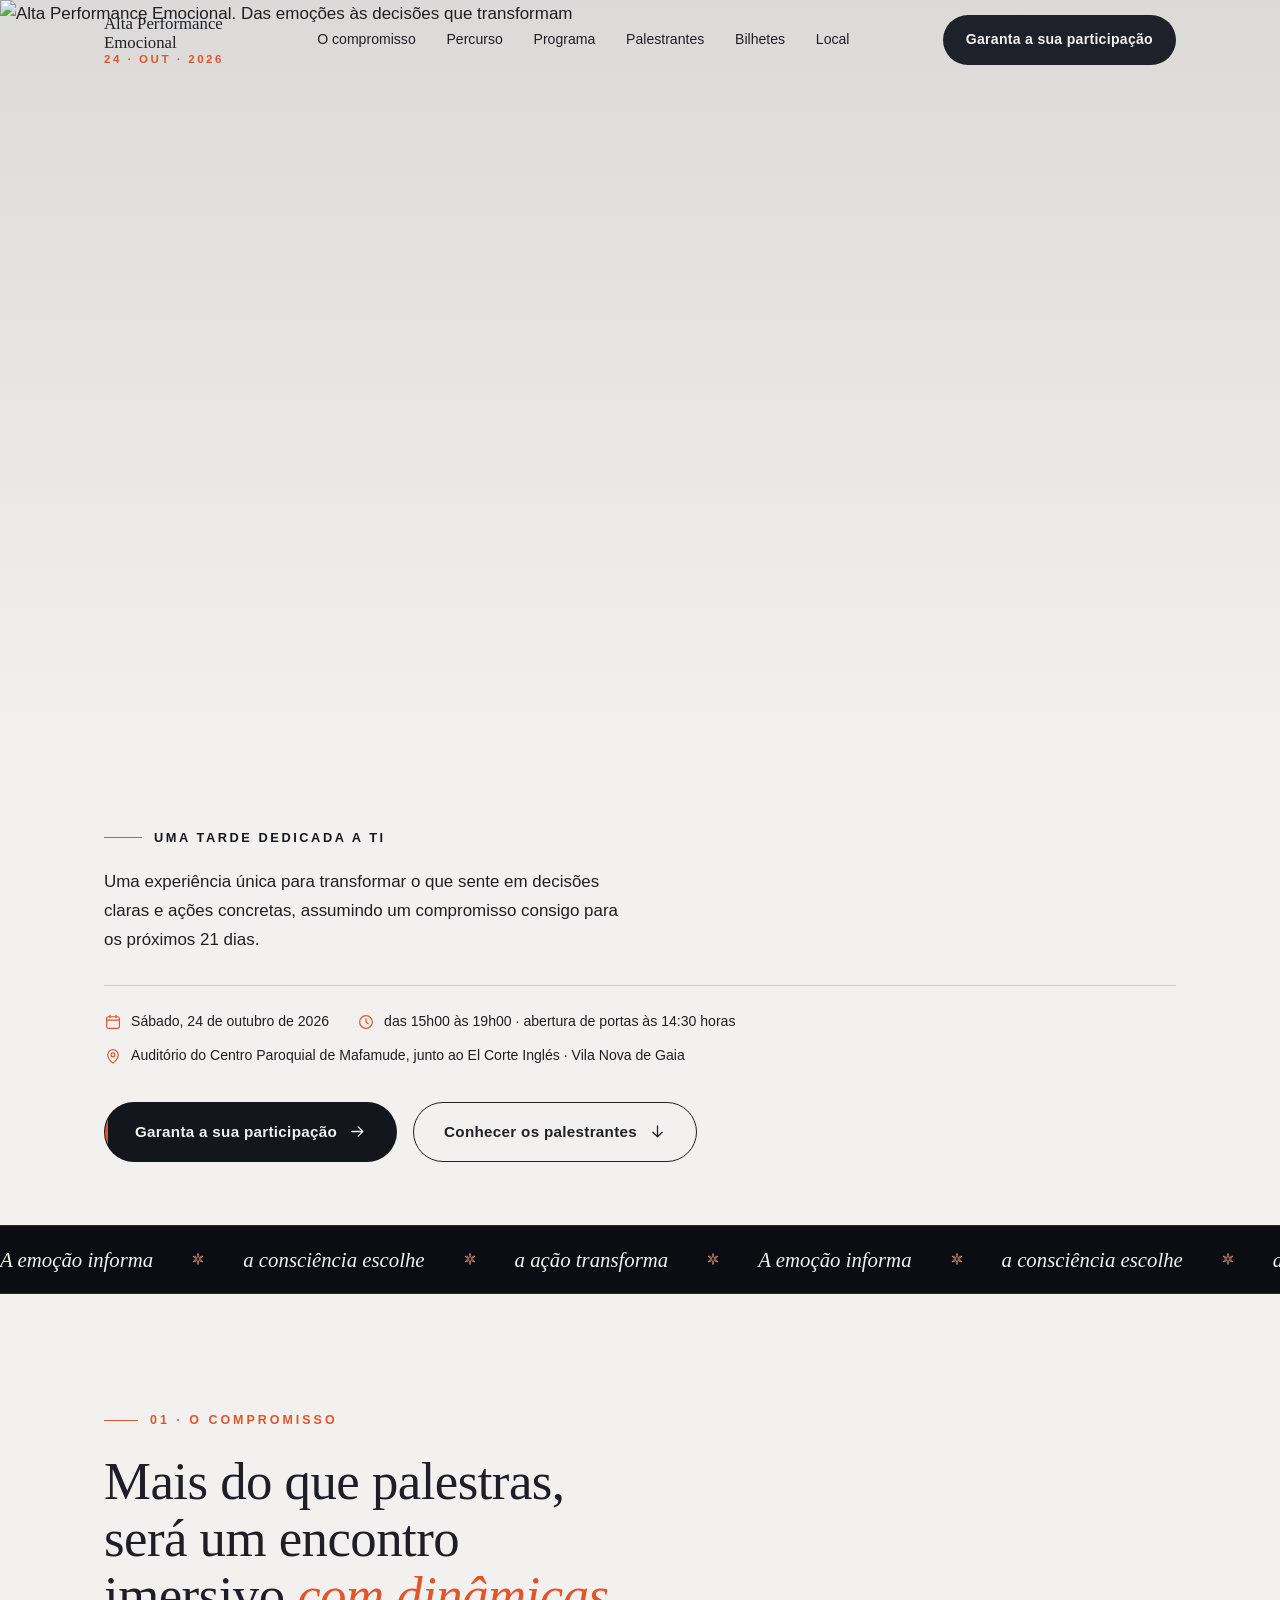
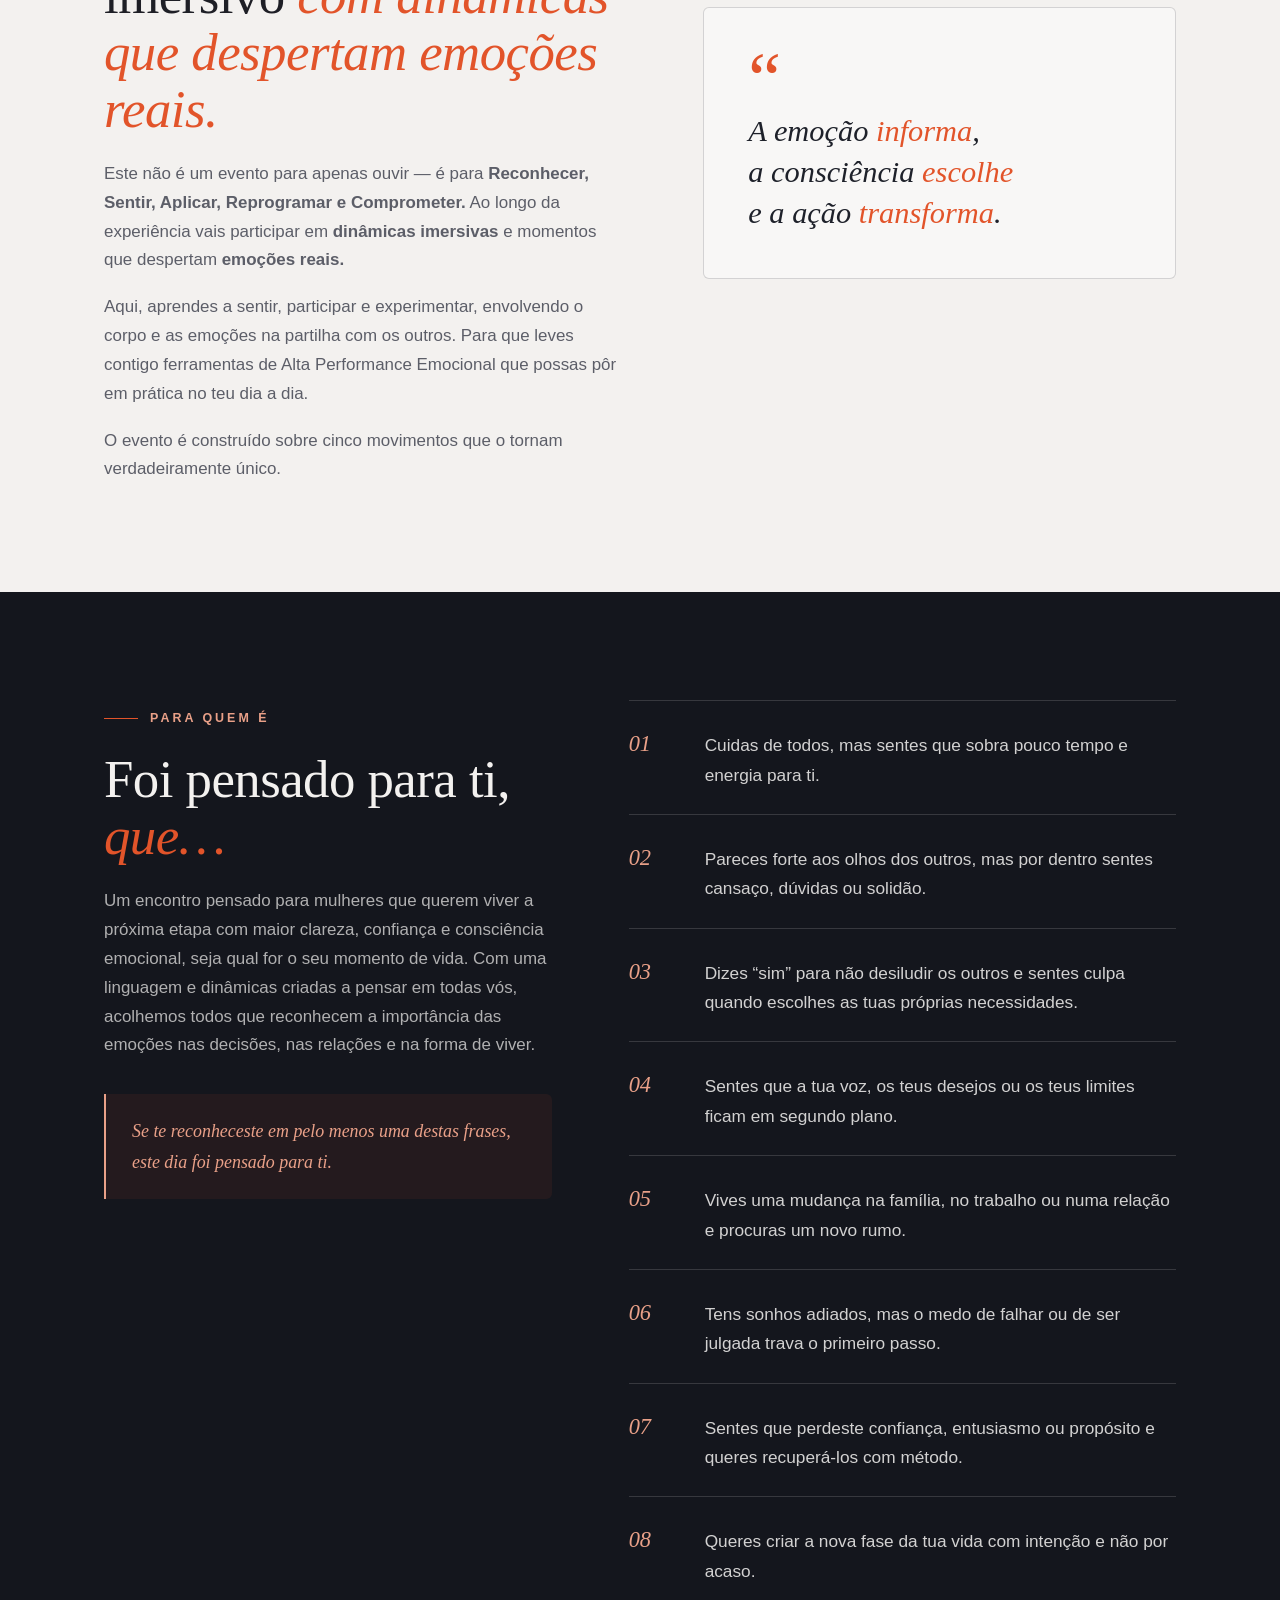
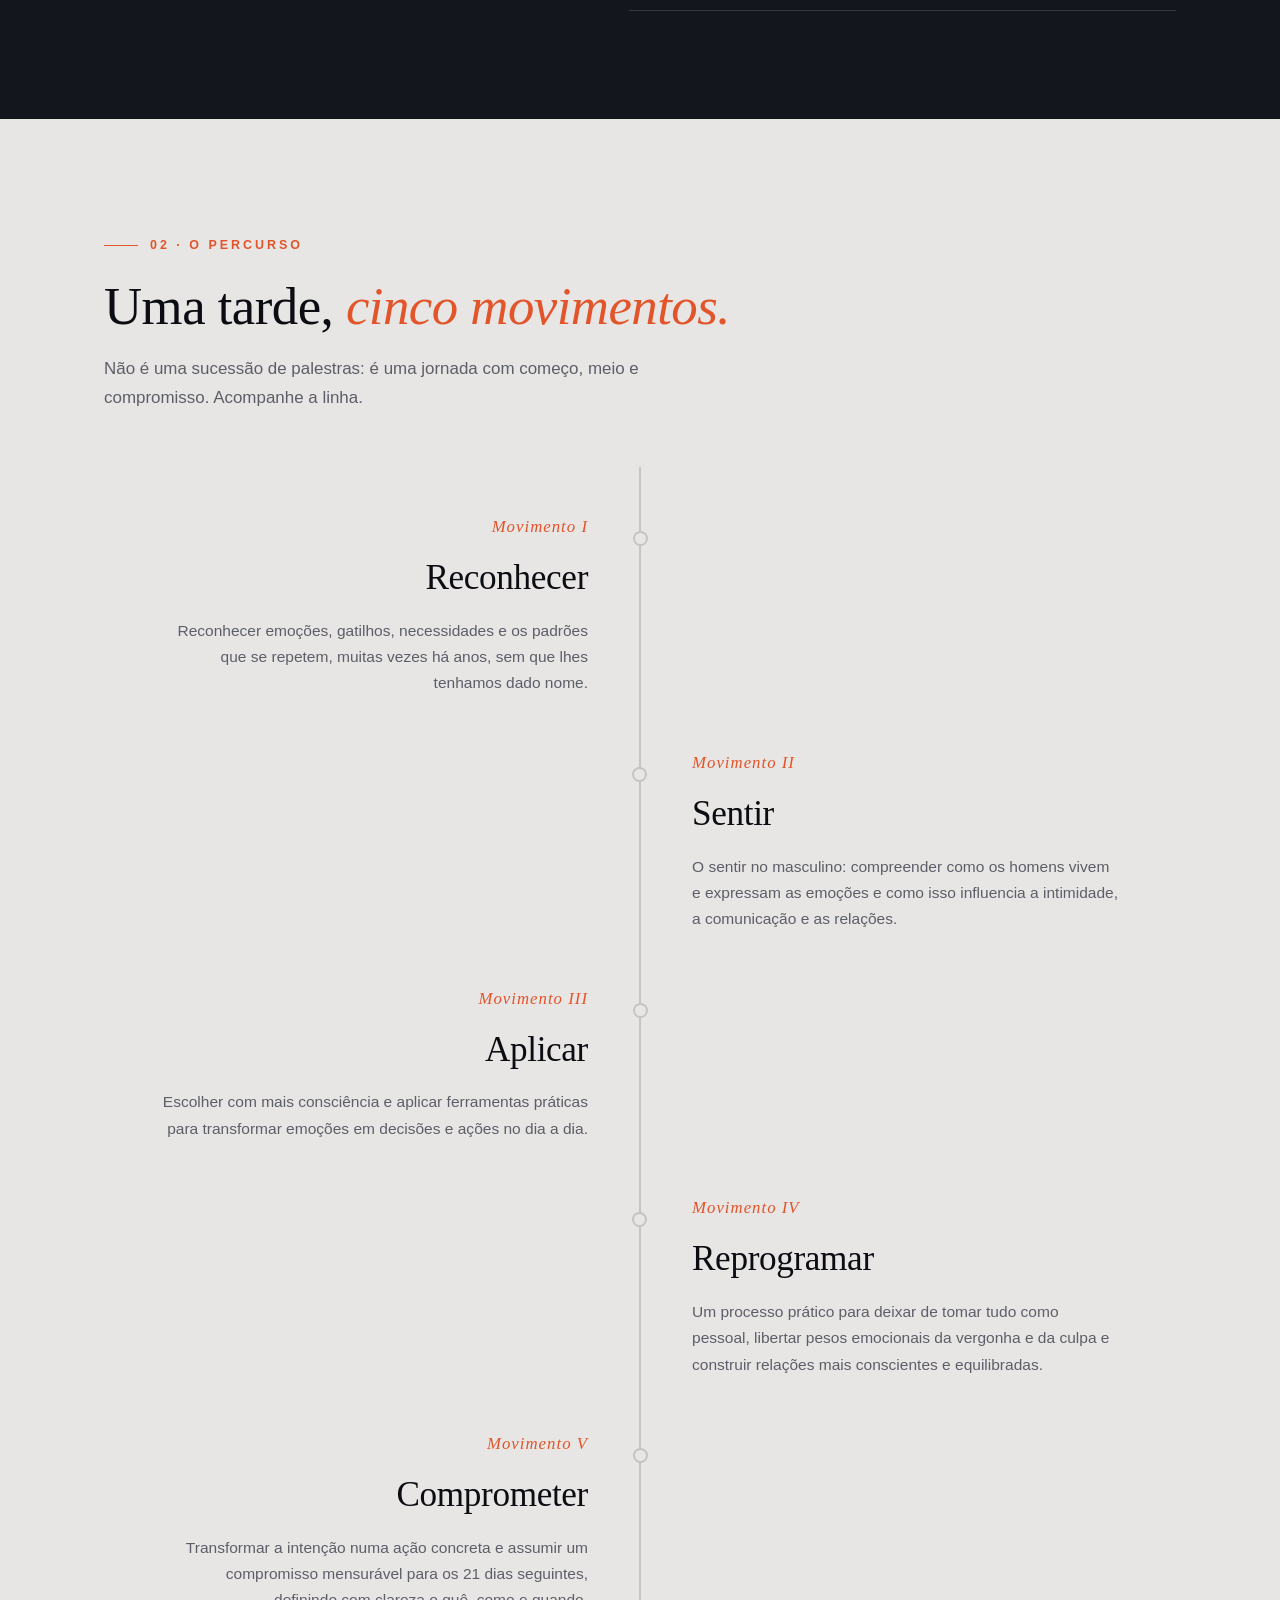
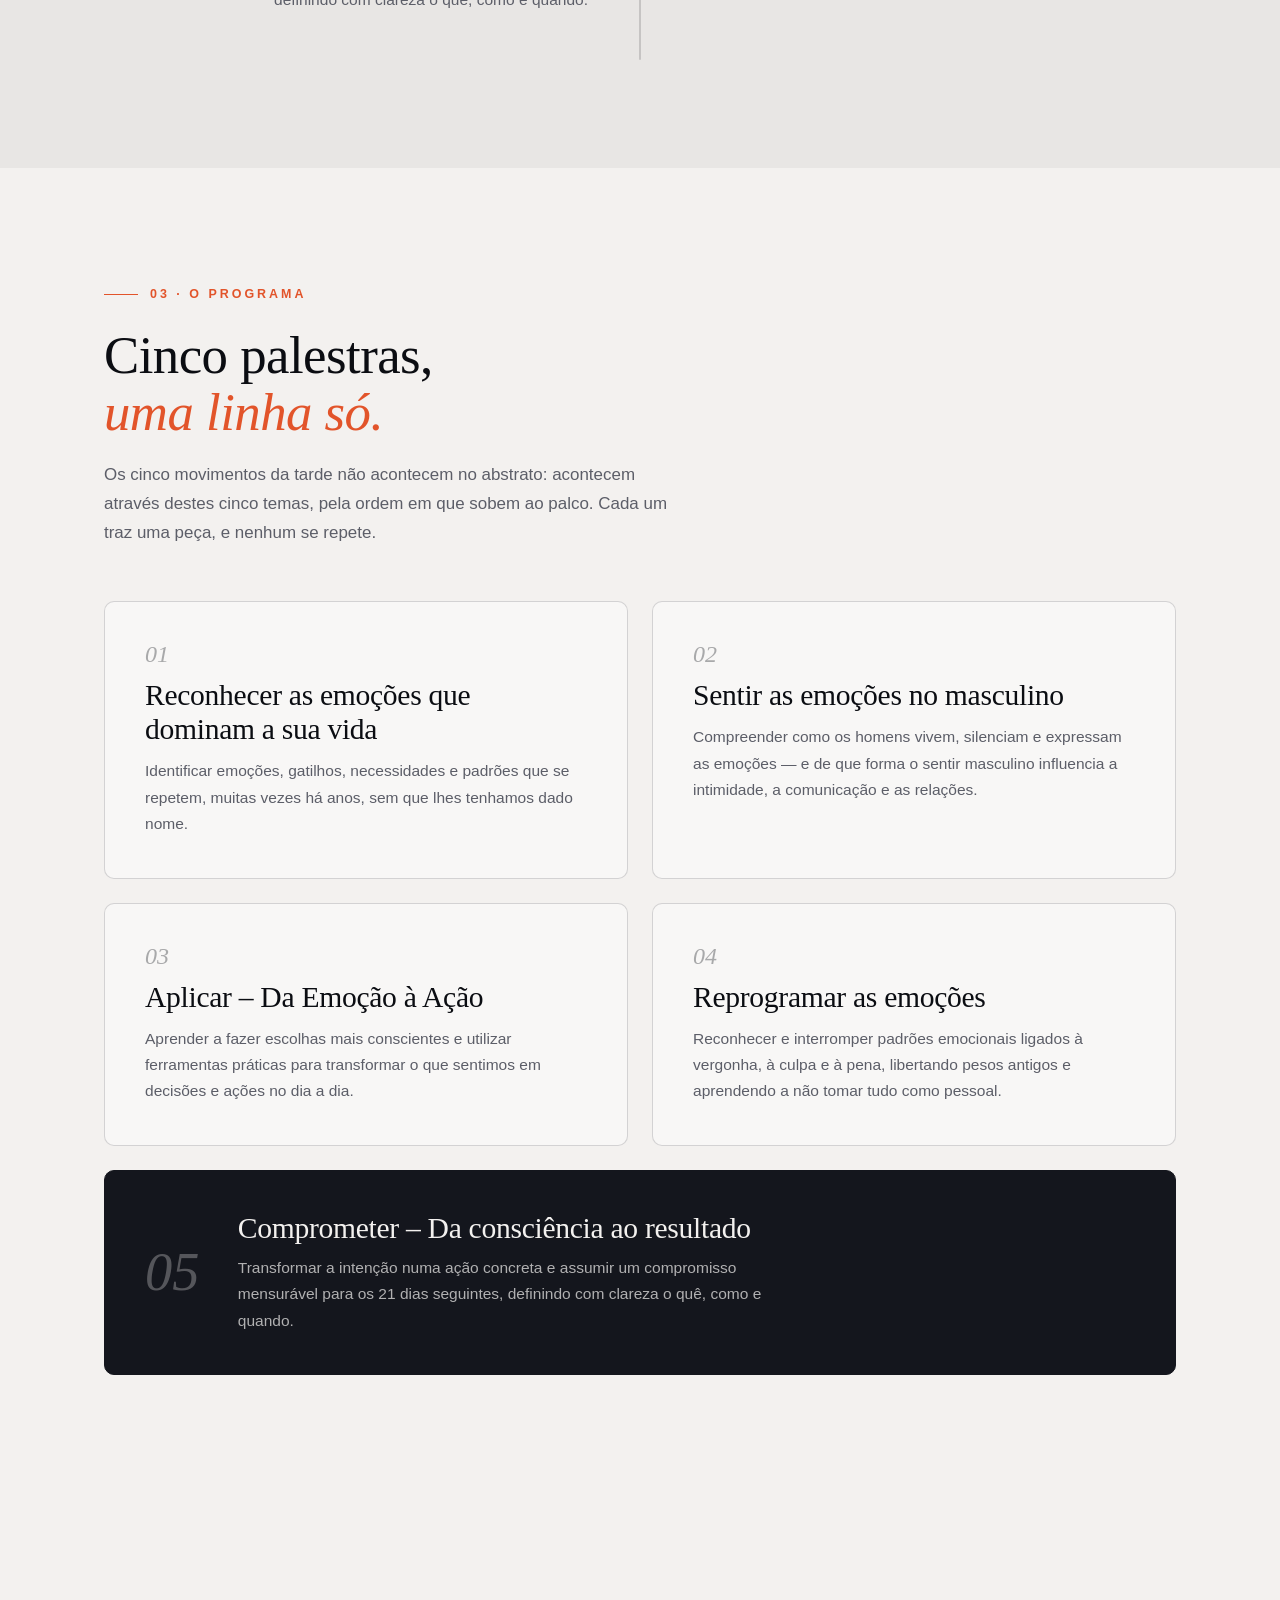
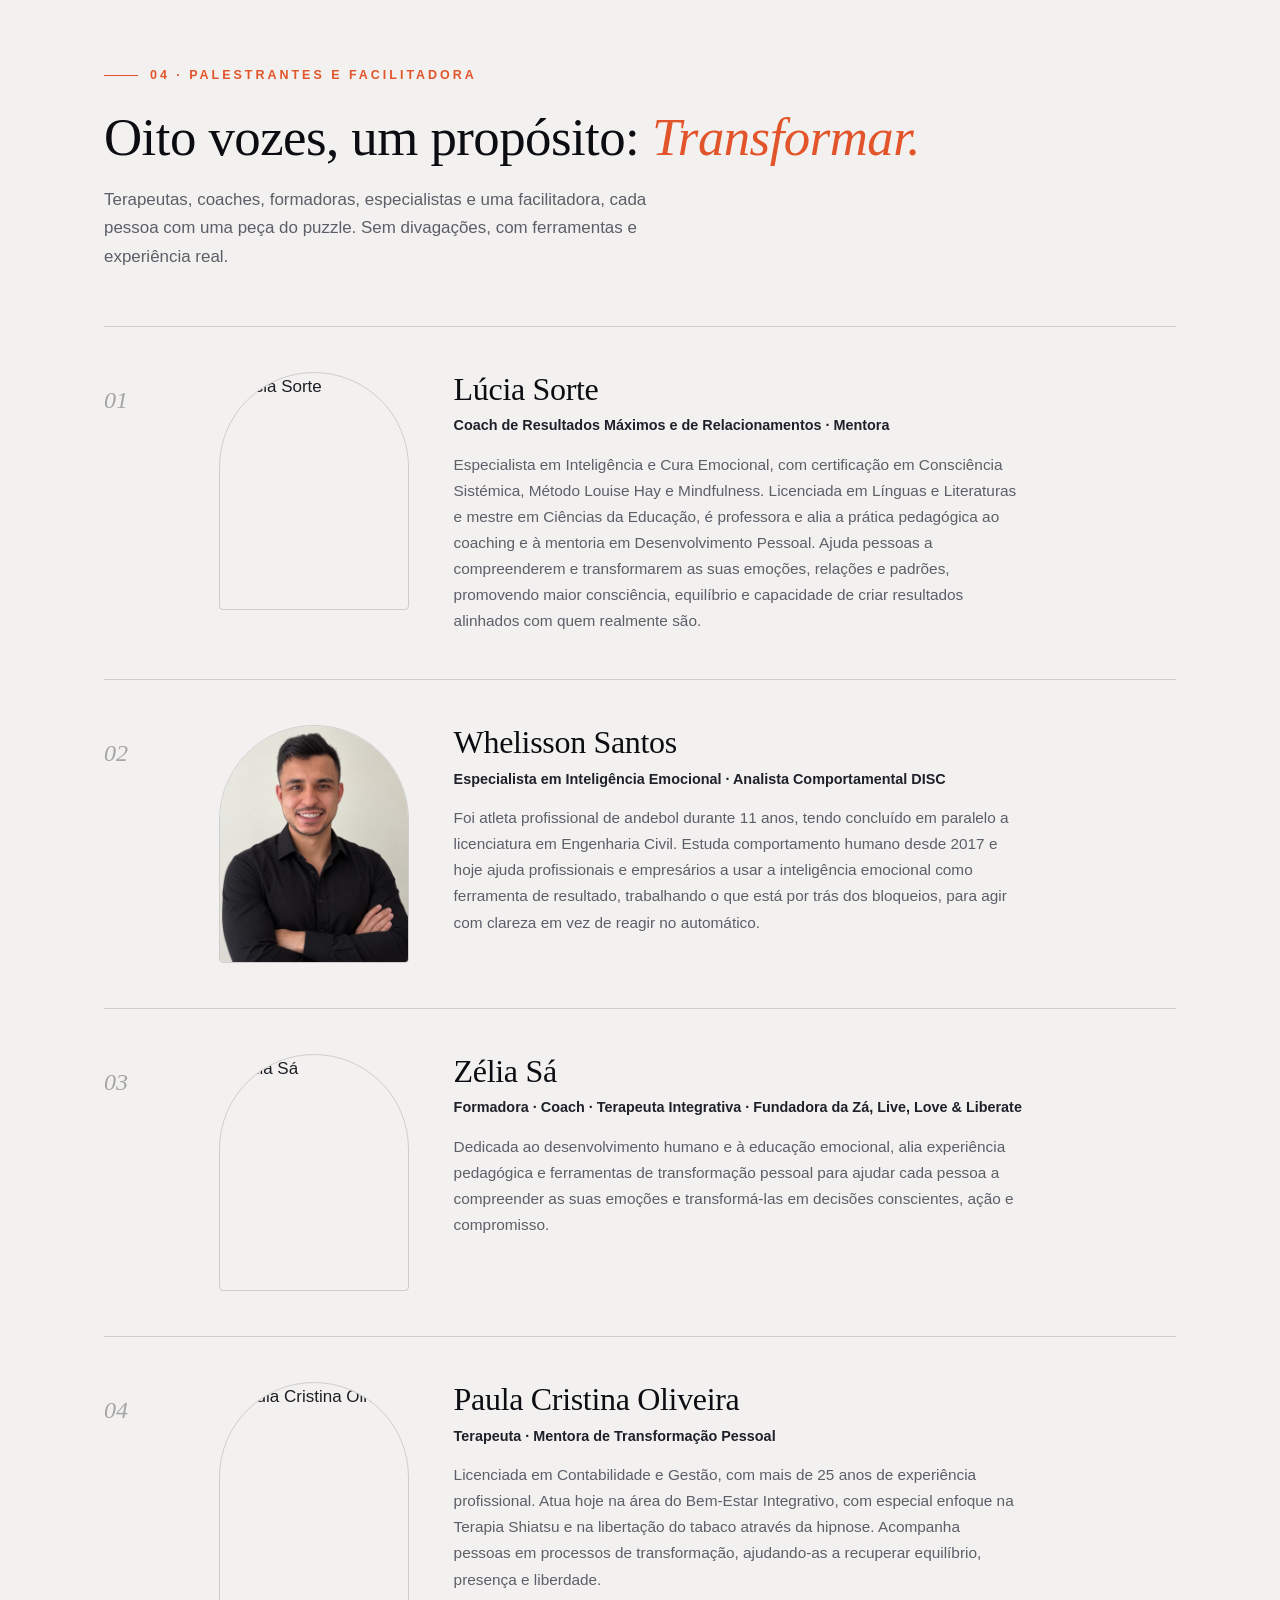
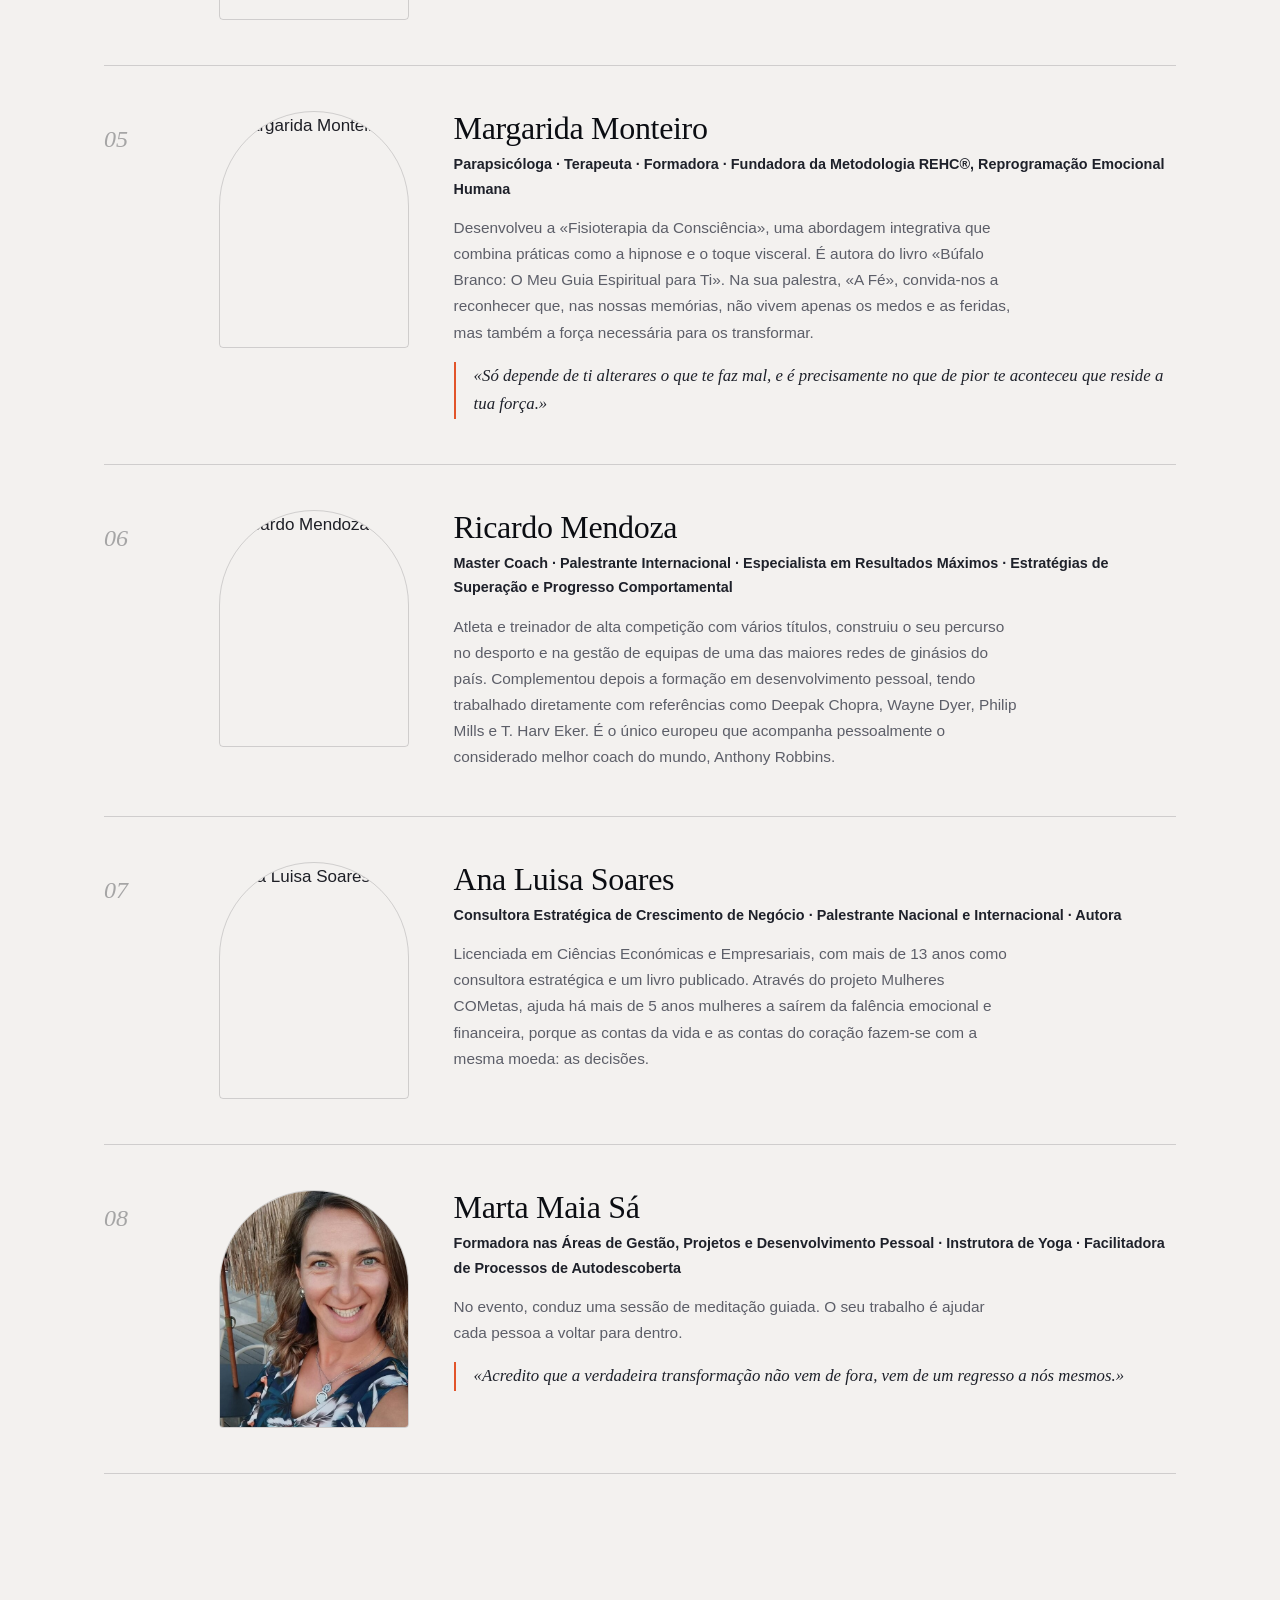
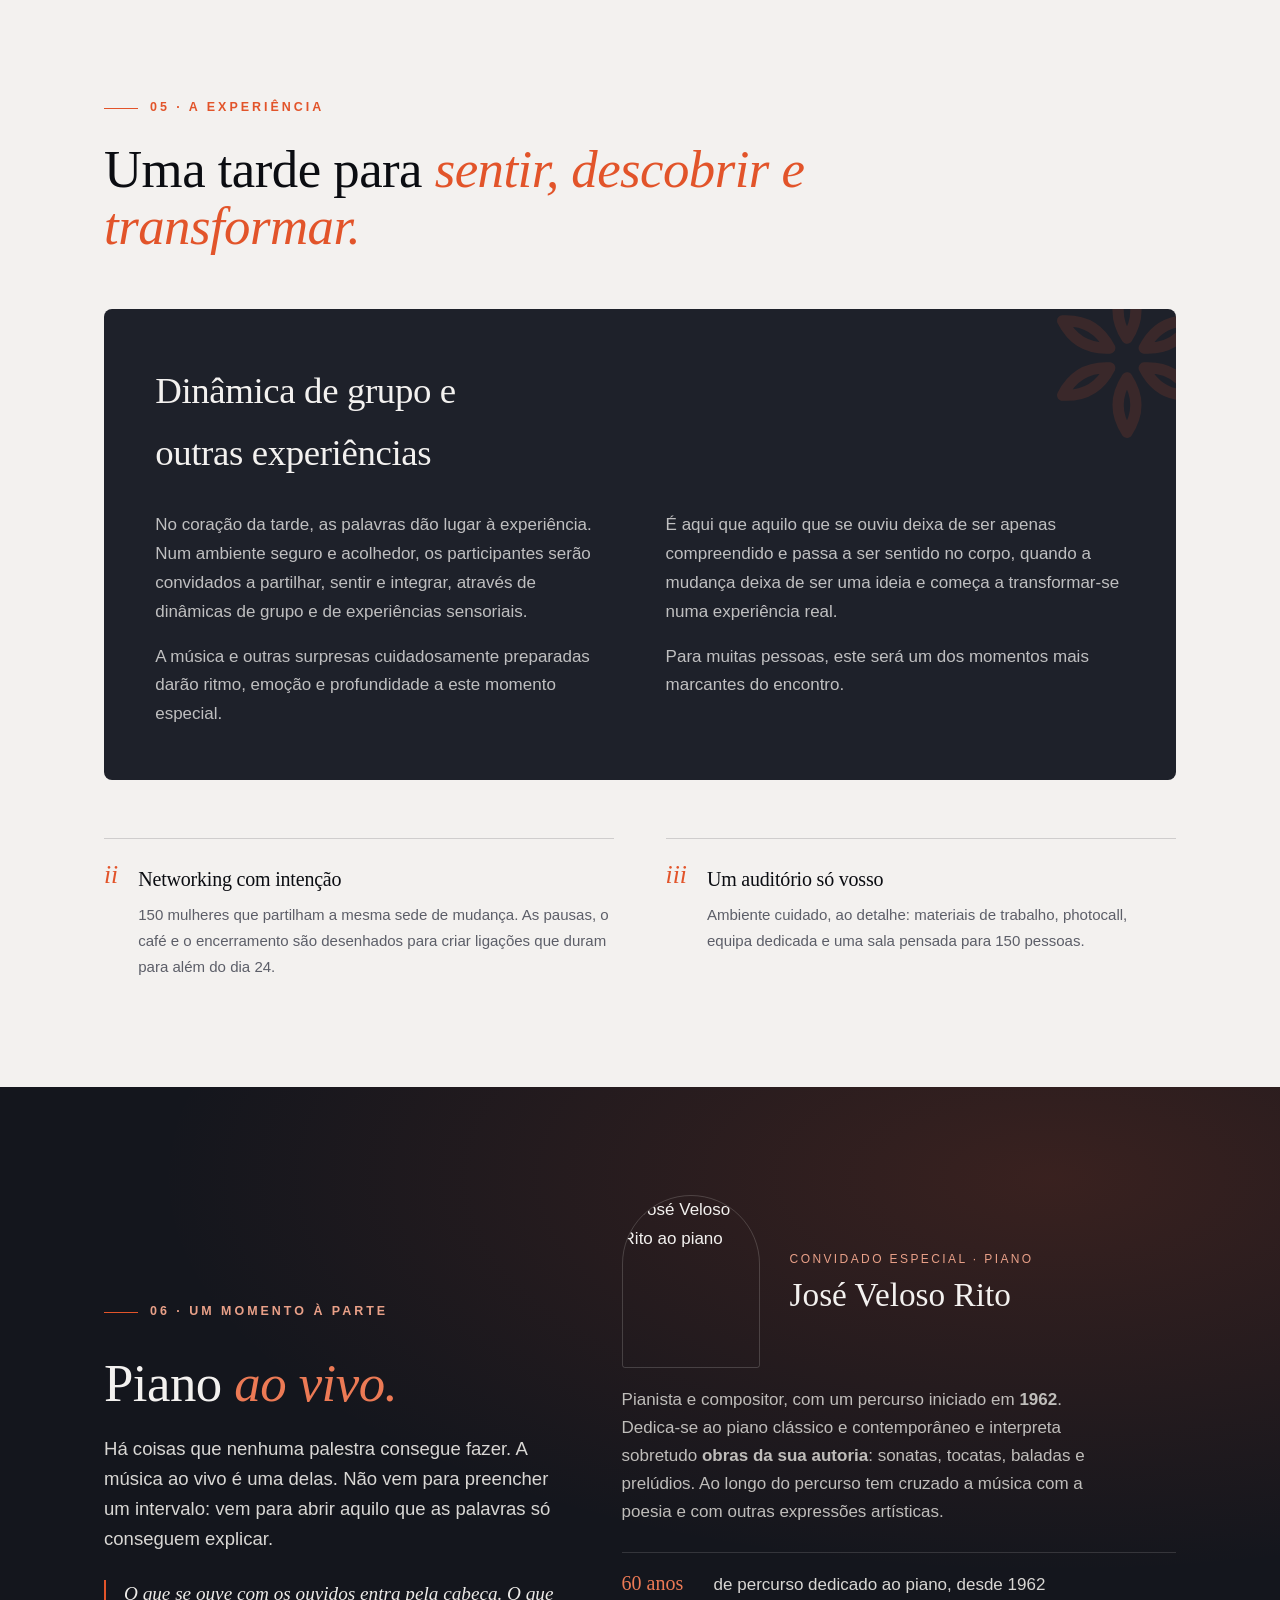
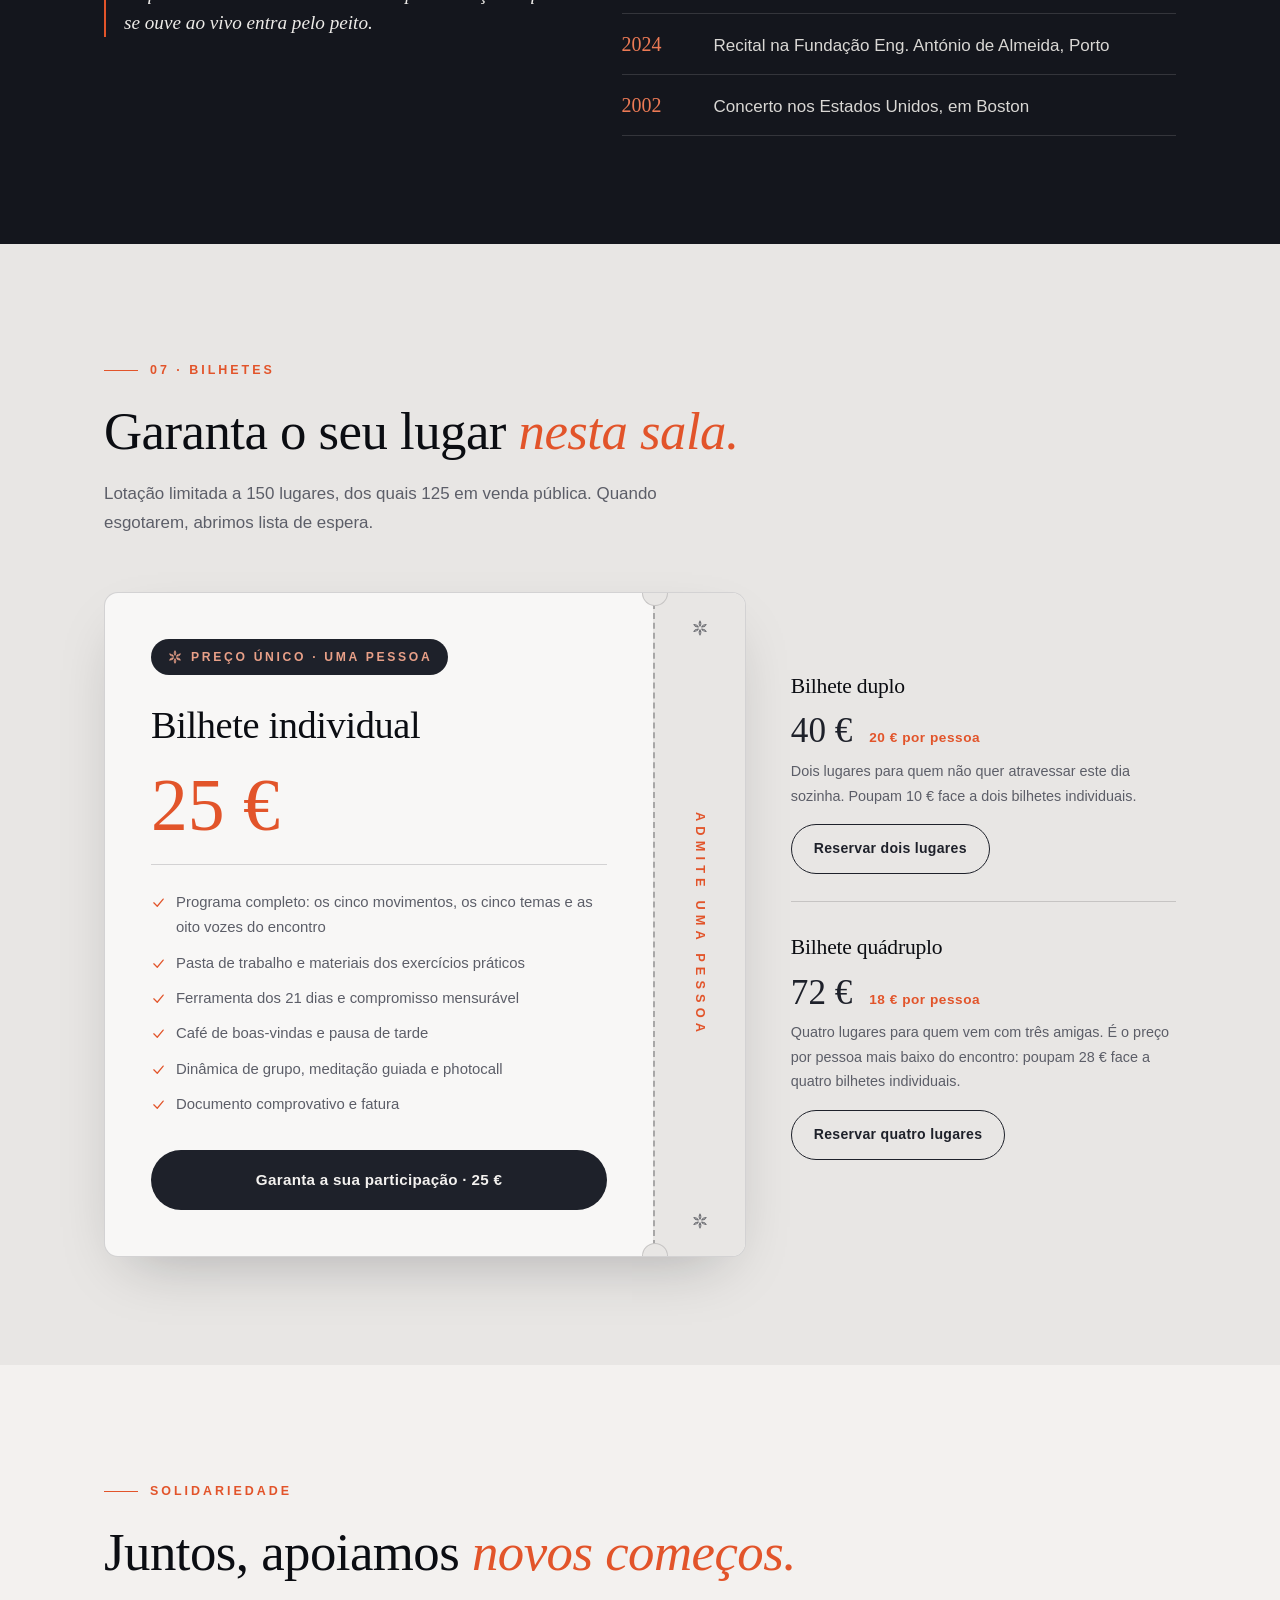
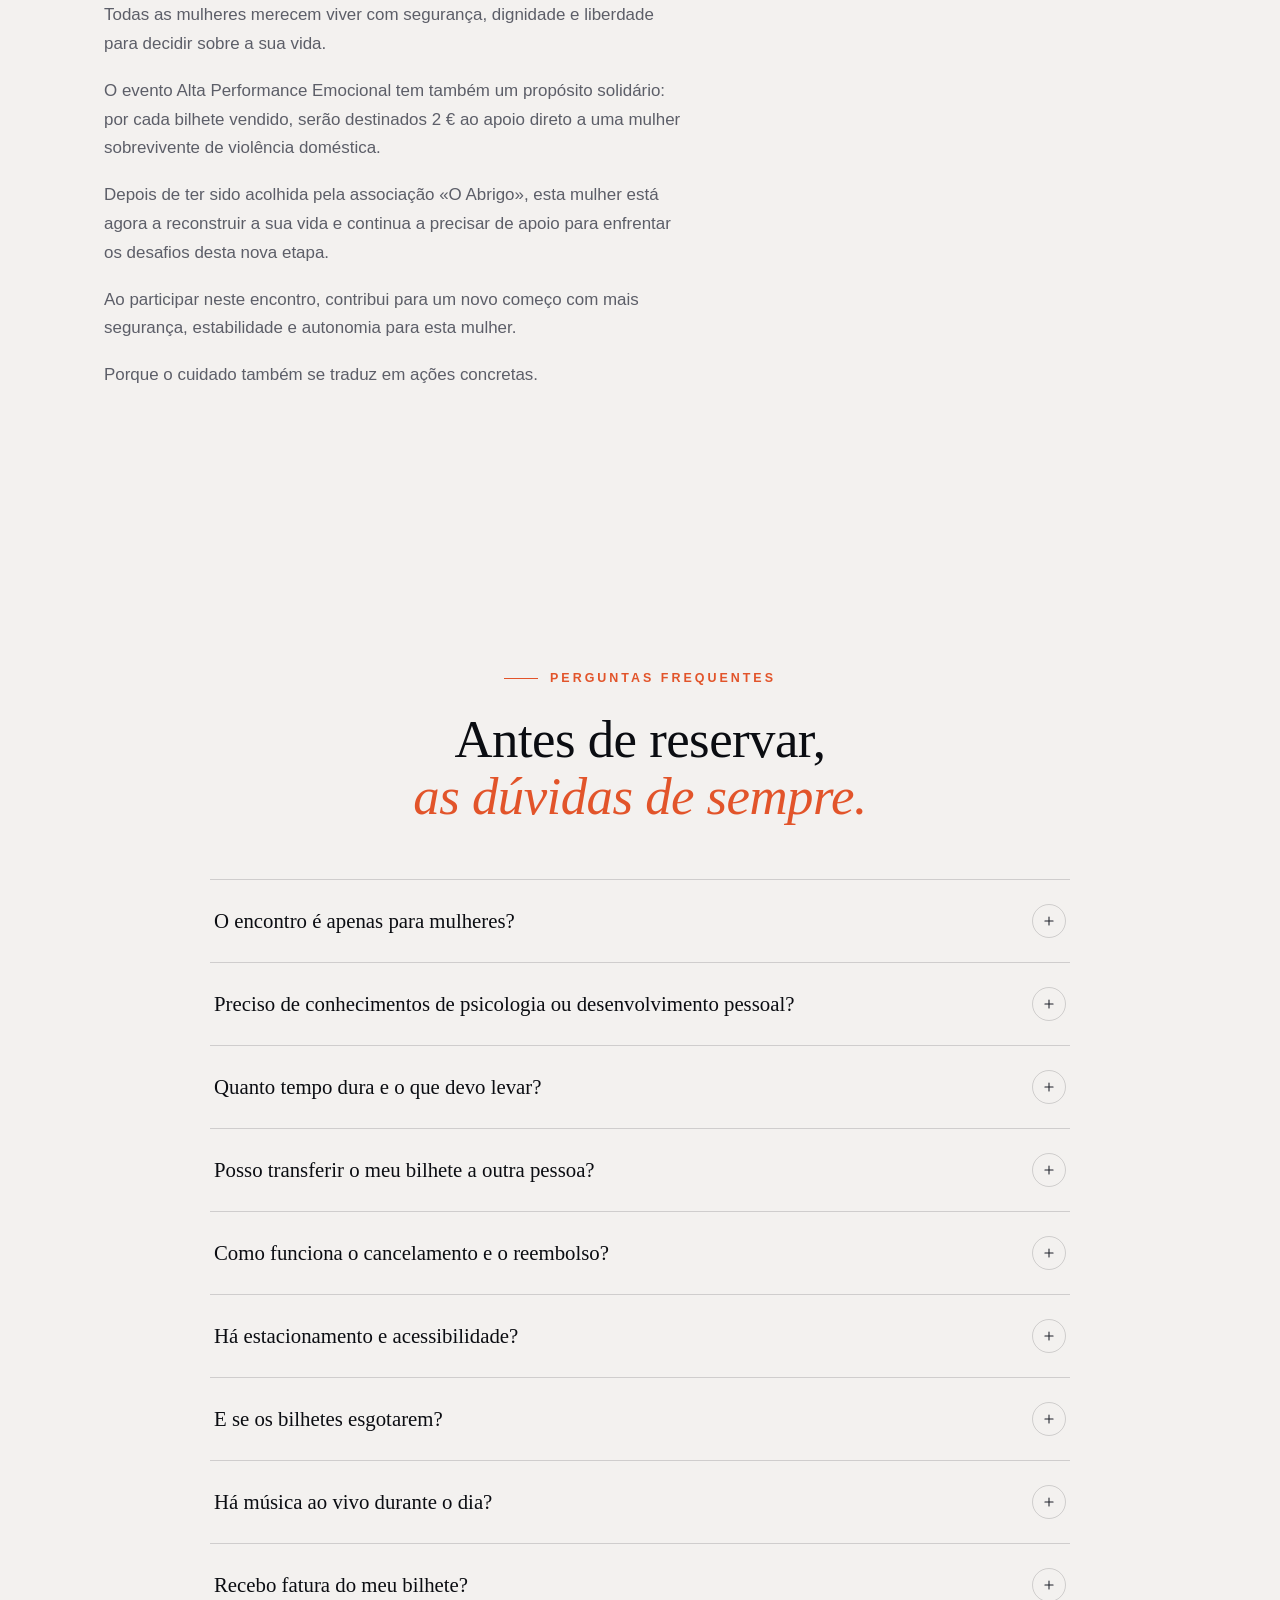
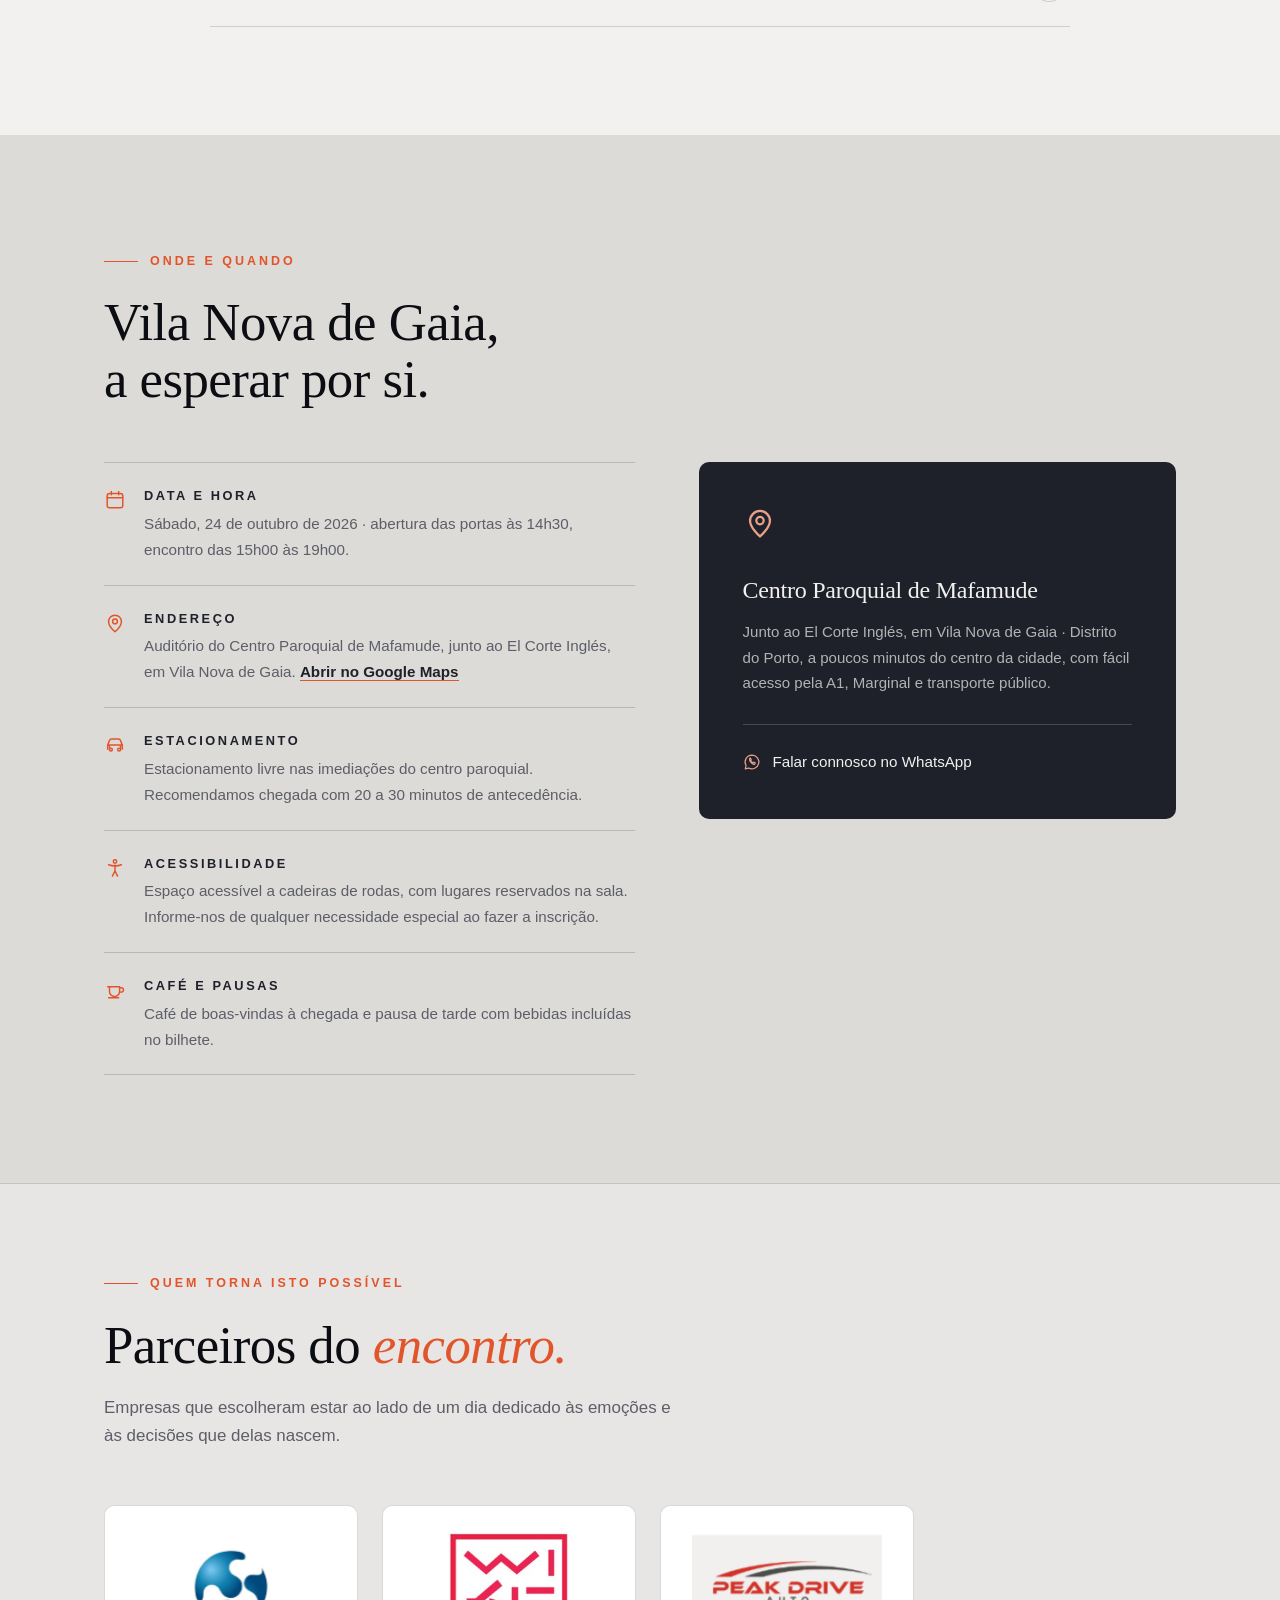
==== index.html @ 0b8a25aa "Rui Osorio entra nos parceiros A faixa do logotipo passa a ter altura fixa de 110px e largura livre " ====
<!DOCTYPE html>
<html lang="pt">
<head>
<meta charset="UTF-8">
  <meta http-equiv="Content-Security-Policy" content="default-src 'self'; script-src 'self' 'unsafe-inline'; style-src 'self' 'unsafe-inline' https://fonts.googleapis.com; font-src 'self' data: https://fonts.gstatic.com; img-src 'self' data:; connect-src 'none'; object-src 'none'; frame-src 'none'; form-action 'none'; base-uri 'none'; upgrade-insecure-requests">
  <meta name="referrer" content="strict-origin-when-cross-origin">
<meta name="viewport" content="width=device-width, initial-scale=1.0">
<title>Alta Performance Emocional · 24 outubro 2026 · Vila Nova de Gaia</title>
<meta name="description" content="Das emoções às decisões que transformam. Um dia para mulheres que querem passar do que sentem ao que fazem. 24 de outubro de 2026, em Mafamude, junto ao El Corte Inglés, Vila Nova de Gaia.">
<link rel="preconnect" href="https://fonts.googleapis.com">
<link rel="preconnect" href="https://fonts.gstatic.com" crossorigin>
<link href="https://fonts.googleapis.com/css2?family=Fraunces:ital,opsz,wght@0,9..144,300..700;1,9..144,300..700&family=Outfit:wght@300;400;500;600;700&display=swap" rel="stylesheet">
<style>
/* ============================================================
   ALTA PERFORMANCE EMOCIONAL · identidade
   Paleta oficial, tirada do ficheiro da logo: cinza · tinta · laranja.
   O laranja e' brilho, nunca massa. Na logo ele aparece como halo por
   tras da figura, e aqui repete-se so em filetes, kickers, halos e hover.
   Botoes primarios vao a tinta (o laranja com texto branco da 4.26:1,
   chumba AA a 16px).
============================================================ */
:root{
  /* paleta oficial, medida do ficheiro da logo (build/palette_from_logo.py) */
  --prata-alto:#F3F1EF;      /* superficie mais clara            */
  --prata:#E8E6E4;           /* cinza dominante da logo          */
  --prata-2:#CFCBC6;         /* faixa alternada                  */
  --prata-3:#A7A7A8;         /* sombra da logo, bordas fortes   */
  --prata-quente:#DDDBD8;    /* cinza com resto de calor         */
  --prata-frio:#D6D7DA;      /* cinza com resto de azul          */
  --branco:#F8F7F6;

  --tinta-1:#1E212A;         /* superficie escura                */
  --tinta-2:#14161D;         /* tinta da figura e do lettering   */
  --tinta-3:#0B0D12;         /* rodape                           */
  --tinta-azul:#3F3F53;      /* meio-tom azulado da logo         */

  --laranja:#E2542A;         /* nucleo do brilho, so acento     */
  --laranja-claro:#EC7A55;
  --laranja-suave:#E9A088;

  --texto:#1E1F26;
  --texto-suave:#5C5E68;
  --hair:rgba(20,22,29,.16);
  --serif:"Fraunces",Georgia,serif;
  --sans:"Outfit",sans-serif;
}
*{margin:0;padding:0;box-sizing:border-box}
html{scroll-behavior:smooth}
body{
  font-family:var(--sans);
  background:var(--prata-alto);
  color:var(--texto);
  font-size:17px;
  line-height:1.7;
  -webkit-font-smoothing:antialiased;
  overflow-x:hidden;
}
::selection{background:var(--laranja-suave);color:var(--tinta-3)}
:focus-visible{outline:2px solid var(--laranja);outline-offset:3px;border-radius:2px}
img{max-width:100%;display:block}
a{color:inherit}
.container{max-width:1200px;margin:0 auto;padding-inline:clamp(20px,5vw,64px)}
section{scroll-margin-top:84px}

h1,h2,h3,.serif{font-family:var(--serif);font-weight:480;letter-spacing:-.01em}
h2{font-size:clamp(2rem,4.2vw,3.3rem);line-height:1.08}
em.laranja{font-style:italic;color:var(--laranja)}
.kicker{
  display:inline-flex;align-items:center;gap:12px;
  font-size:.78rem;font-weight:600;letter-spacing:.24em;text-transform:uppercase;
  color:var(--laranja);margin-bottom:22px;
}
.kicker::before{content:"";width:34px;height:1px;background:var(--laranja)}
.escuro .kicker{color:var(--laranja-suave)}
.lead{color:var(--texto-suave);max-width:62ch;font-size:1.06rem}

/* ---------- glifo / ícones ---------- */
.glifo{width:16px;height:16px;color:var(--laranja);flex:none}
.icone{width:20px;height:20px;flex:none}

/* ---------- botões ---------- */
.btn{
  display:inline-flex;align-items:center;gap:12px;
  font-family:var(--sans);font-weight:600;font-size:.95rem;letter-spacing:.02em;
  padding:16px 30px;border-radius:100px;border:1px solid transparent;
  cursor:pointer;text-decoration:none;transition:all .3s cubic-bezier(.2,.7,.3,1);
  white-space:nowrap;
}
.btn .icone{width:17px;height:17px;transition:transform .3s}
.btn:hover .icone{transform:translateX(4px)}
/* primario a tinta: o laranja com texto branco da 4.26:1 e chumba AA a 16px.
   O laranja entra como filete de acento a esquerda, nao como massa. */
.btn-solido{background:var(--tinta-2);color:var(--prata-alto);position:relative;overflow:hidden}
.btn-solido::before{content:"";position:absolute;left:0;top:0;bottom:0;width:3px;
  background:var(--laranja);transition:opacity .3s}
.btn-solido:hover{background:var(--laranja);color:#fff;transform:translateY(-2px);box-shadow:0 14px 30px rgba(226,84,42,.28)}
.btn-solido:hover::before{opacity:0}
.btn-tinta{background:var(--tinta-1);color:var(--prata-alto)}
.btn-tinta:hover{background:var(--tinta-2);transform:translateY(-2px);box-shadow:0 14px 30px rgba(11,13,18,.25)}
.btn-linha{background:transparent;color:var(--tinta-1);border-color:var(--tinta-1)}
.btn-linha:hover{background:var(--tinta-1);color:var(--prata-alto);transform:translateY(-2px)}
.btn-mini{padding:12px 22px;font-size:.88rem}
.btn-bloco{width:100%;justify-content:center}

/* ============================================================
   NAVEGAÇÃO
============================================================ */
.nav{
  position:fixed;inset:0 0 auto 0;z-index:100;
  transition:background .35s,box-shadow .35s,border-color .35s;
  border-bottom:1px solid transparent;
}
.nav.fixa{background:rgba(237,236,234,.92);backdrop-filter:blur(12px);border-color:var(--hair);box-shadow:0 6px 24px rgba(11,13,18,.06)}
.nav-inner{display:flex;align-items:center;justify-content:space-between;gap:24px;padding-block:14px}
/* Enquanto a logo da hero esta no ecra, a nav nao repete o nome: seriam
   duas tipografias a dizer a mesma coisa ao mesmo tempo. A marca so
   aparece depois do scroll, quando a logo ja saiu. */
.marca{display:flex;align-items:center;gap:12px;text-decoration:none;
  opacity:0;transform:translateY(-4px);pointer-events:none;
  transition:opacity .35s,transform .35s}
.nav.fixa .marca{opacity:1;transform:none;pointer-events:auto}
.marca-nome{font-family:var(--serif);font-size:1.05rem;line-height:1.15;color:var(--tinta-1);font-weight:500}
.marca-nome small{display:block;font-family:var(--sans);font-size:.72rem;letter-spacing:.22em;text-transform:uppercase;color:var(--laranja);font-weight:600}
.nav-links{display:flex;gap:clamp(14px,2.4vw,32px);list-style:none}
.nav-links a{
  text-decoration:none;font-size:.88rem;font-weight:500;color:var(--texto);
  position:relative;padding-block:6px;
}
.nav-links a::after{
  content:"";position:absolute;left:0;bottom:0;width:100%;height:1.5px;
  background:var(--laranja);transform:scaleX(0);transform-origin:left;transition:transform .35s;
}
.nav-links a:hover::after,.nav-links a.ativa::after{transform:scaleX(1)}
.nav-cta{display:flex;align-items:center;gap:14px}
.hamburger{display:none;background:none;border:none;cursor:pointer;width:44px;height:44px;position:relative;z-index:120}
.hamburger span{display:block;width:24px;height:2px;background:var(--tinta-1);margin:5px auto;transition:.35s;border-radius:2px}
.menu-mobile{
  position:fixed;inset:0;background:var(--prata-alto);z-index:110;
  display:flex;flex-direction:column;justify-content:center;padding:clamp(24px,8vw,64px);
  transform:translateX(100%);transition:transform .5s cubic-bezier(.7,0,.3,1);
}
.menu-mobile.aberto{transform:translateX(0)}
.menu-mobile a{
  font-family:var(--serif);font-size:clamp(1.8rem,7vw,2.6rem);color:var(--tinta-1);
  text-decoration:none;padding-block:12px;border-bottom:1px solid var(--hair);
}
.menu-mobile .btn{margin-top:32px;align-self:flex-start}
body.menu-aberto .hamburger span:nth-child(1){transform:translateY(7px) rotate(45deg)}
body.menu-aberto .hamburger span:nth-child(2){opacity:0}
body.menu-aberto .hamburger span:nth-child(3){transform:translateY(-7px) rotate(-45deg)}
@media(max-width:960px){
  .nav-links,.nav-cta .btn{display:none}
  .hamburger{display:block}
}

/* ============================================================
   HERO
============================================================ */
/* O fundo repete o degrade da logo, para a imagem assentar no ecra sem
   se ver a caixa do JPEG. As bordas da logo levam mascara suave e fundem-se. */
/* A logo vai de ponta a ponta. Contida numa caixa, o cinza da fotografia
   e' mais escuro que o fundo da pagina e le-se como um retangulo colado.
   mascarar as bordas nao resolve, so as desfoca. Full-bleed elimina o
   problema: nao ha borda lateral nenhuma, so um fade em baixo. */
.hero{
  position:relative;overflow:hidden;
  padding-top:0;padding-bottom:clamp(44px,7vh,76px);
  background:linear-gradient(to bottom,#DCDAD8 0%,var(--prata-alto) 62%);
}
.hero-marca{width:100%}
.hero-logo{
  display:block;width:100%;
  height:min(86vh,880px);object-fit:cover;object-position:50% 48%;
  -webkit-mask-image:linear-gradient(to bottom,#000 0,#000 78%,transparent 100%);
          mask-image:linear-gradient(to bottom,#000 0,#000 78%,transparent 100%);
  animation:logo-entra 1.4s cubic-bezier(.2,.7,.3,1) both;
}
@keyframes logo-entra{from{opacity:0;transform:scale(1.03)}to{opacity:1;transform:none}}

/* versao compacta: em ecra estreito o lettering da logo fica ilegivel,
   por isso mostra-se so a figura e o titulo passa a texto real */
.hero-compacto{display:none;align-items:center;gap:clamp(12px,3.5vw,24px)}
.hero-compacto img{width:34%;max-width:170px;height:auto;flex:none;
  -webkit-mask-image:linear-gradient(to bottom,#000 78%,transparent 100%);
          mask-image:linear-gradient(to bottom,#000 78%,transparent 100%)}
/* min-width:0 e' o que impede o item flex de recusar encolher: sem isto
   "Performance" nao cabe na coluna, alarga o documento e corta a pagina toda */
.hero-compacto > div{min-width:0;flex:1}
.hc-titulo{display:block;font-family:var(--serif);font-weight:480;
  font-size:clamp(1.55rem,7vw,2.4rem);line-height:1.04;color:var(--tinta-2);
  overflow-wrap:break-word;hyphens:auto}
.hc-sub{display:block;margin-top:14px;font-size:.78rem;font-weight:600;
  letter-spacing:.16em;text-transform:uppercase;color:var(--texto-suave);line-height:1.5}

.hero-info{margin-top:clamp(34px,5vh,56px)}
.hero-eyebrow{
  display:inline-flex;align-items:center;gap:12px;font-size:.8rem;font-weight:600;
  letter-spacing:.2em;text-transform:uppercase;color:var(--tinta-2);margin-bottom:20px;
}
.hero-eyebrow::before{content:"";width:38px;height:1px;background:var(--laranja)}
.hero-lead{color:var(--texto);max-width:56ch;font-size:1.06rem}

.sr-only{
  position:absolute;width:1px;height:1px;padding:0;margin:-1px;
  overflow:hidden;clip:rect(0 0 0 0);white-space:nowrap;border:0;
}
.hero-meta{
  display:flex;flex-wrap:wrap;gap:10px 28px;margin-top:30px;padding-top:24px;
  border-top:1px solid var(--hair);
}
.hero-meta div{display:flex;align-items:center;gap:9px;font-size:.88rem;font-weight:500;color:var(--texto)}
.hero-meta .icone{color:var(--laranja);width:18px;height:18px}
.hero-acoes{display:flex;flex-wrap:wrap;gap:16px;margin-top:34px}

/* traco desenhado, usado pelo visto de confirmacao no modal */
@keyframes traco{to{stroke-dashoffset:0}}

@media(max-width:760px){
  .hero-logo{display:none}
  /* Mesma logica do desktop: a imagem vai de ponta a ponta e dissolve-se no
     fundo. Contida numa caixa, o cinza da fotografia le-se como um retangulo
     colado. O lettering da logo e' ilegivel a esta largura, por isso a figura
     fica sozinha em cima e o titulo passa a texto real por baixo. */
  .hero-compacto{display:block;padding:0}
  .hero-compacto img{
    width:100%;max-width:none;height:min(50vh,400px);
    object-fit:cover;object-position:30% 38%;
    -webkit-mask-image:linear-gradient(to bottom,#000 0,#000 62%,transparent 100%);
            mask-image:linear-gradient(to bottom,#000 0,#000 62%,transparent 100%);
  }
  .hero-compacto > div{padding:4px clamp(20px,5.5vw,28px) 0}
  .hc-titulo{font-size:clamp(2.4rem,11vw,3.4rem)}
  .hc-sub{margin-top:16px;font-size:.78rem}
  .hero{padding-bottom:clamp(28px,5vh,44px)}
}

/* ---------- faixa deslizante ---------- */
.faixa{background:var(--tinta-3);color:var(--prata-alto);overflow:hidden;padding-block:16px;border-block:1px solid rgba(226,84,42,.25)}
.faixa-track{display:flex;width:max-content;animation:deslizar 34s linear infinite}
.faixa-conteudo{display:flex;align-items:center;gap:38px;padding-right:38px}
.faixa-conteudo span{font-family:var(--serif);font-style:italic;font-size:1.3rem;white-space:nowrap}
.faixa-conteudo .glifo{color:var(--laranja-suave);width:14px;height:14px}
@keyframes deslizar{to{transform:translateX(-50%)}}

/* ============================================================
   SECÇÕES
============================================================ */
.sec{padding-block:clamp(76px,12vh,140px)}
.sec-clara{background:var(--prata-alto)}
.sec-creme{background:var(--prata)}
.escuro{background:var(--tinta-2);color:var(--prata-alto)}
.escuro .lead{color:rgba(237,236,234,.72)}
.sec-cab{max-width:820px;margin-bottom:clamp(44px,6vh,72px)}
.sec-cab h2{color:var(--tinta-3)}
.escuro .sec-cab h2{color:var(--prata-alto)}

/* revelação ao scroll */
.reveal{opacity:0;transform:translateY(26px);transition:opacity .9s cubic-bezier(.2,.7,.3,1),transform .9s cubic-bezier(.2,.7,.3,1)}
.reveal.in{opacity:1;transform:none}

/* ============================================================
   01 · PROMESSA
============================================================ */
/* Duas colunas de peso semelhante: sem a lista, o alinhamento passa a
   ser optico (centro), para a citacao nao ficar a flutuar no topo. */
.promessa-grid{display:grid;grid-template-columns:1.05fr .95fr;gap:clamp(40px,6vw,90px);align-items:center}
.citacao{padding:clamp(26px,4vw,44px);background:var(--branco);border:1px solid var(--hair);border-radius:6px}
/* As aspas vivem NO FLUXO, nao em posicao absoluta.
   Em absoluto e com fundo opaco, tapavam o inicio das duas primeiras linhas
   assim que o padding da caixa encolhia em ecra estreito. */
.citacao::before{
  content:"“";display:block;font-family:var(--serif);font-size:4.6rem;
  line-height:.72;color:var(--laranja);margin-bottom:6px;
}
.citacao p{font-family:var(--serif);font-style:italic;font-size:clamp(1.4rem,2.4vw,1.9rem);line-height:1.35;color:var(--tinta-1)}
.citacao p strong{color:var(--laranja);font-weight:500}
@media(max-width:880px){.promessa-grid{grid-template-columns:1fr}}

/* ============================================================
   PÚBLICO
============================================================ */
.publico-grid{display:grid;grid-template-columns:.9fr 1.1fr;gap:clamp(40px,6vw,90px)}
.publico-nota{
  margin-top:34px;padding:22px 26px;border-left:2px solid var(--laranja-suave);
  background:rgba(226,84,42,.08);border-radius:0 6px 6px 0;
  font-family:var(--serif);font-style:italic;font-size:1.12rem;color:var(--laranja-suave);
}
.situacoes{border-top:1px solid rgba(237,236,234,.16)}
.situacao{
  display:grid;grid-template-columns:56px 1fr;gap:20px;align-items:baseline;
  padding-block:24px;border-bottom:1px solid rgba(237,236,234,.16);
}
.situacao .num{font-family:var(--serif);font-style:italic;font-size:1.4rem;color:var(--laranja-suave)}
.situacao p{font-size:1.08rem;color:rgba(237,236,234,.88)}
@media(max-width:880px){.publico-grid{grid-template-columns:1fr}}

/* ============================================================
   02 · PERCURSO
============================================================ */
.jornada{position:relative;max-width:960px;margin:0 auto;padding-block:20px}
.jornada-linha{position:absolute;top:0;bottom:0;left:50%;width:2px;background:var(--hair);transform:translateX(-50%);border-radius:2px;overflow:hidden}
.jornada-progresso{position:absolute;inset:0;background:var(--laranja);transform:scaleY(0);transform-origin:top;transition:transform .18s linear}
.etapa{position:relative;width:calc(50% - 52px);padding-block:26px}
.etapa--esq{margin-right:auto;text-align:right}
.etapa--dir{margin-left:auto}
.etapa-dot{
  position:absolute;top:44px;width:15px;height:15px;border-radius:50%;
  background:var(--prata);border:2px solid var(--hair);transition:all .5s;
}
.etapa--esq .etapa-dot{right:-60px}
.etapa--dir .etapa-dot{left:-60px}
.etapa.acesa .etapa-dot{background:var(--laranja);border-color:var(--laranja);box-shadow:0 0 0 6px rgba(226,84,42,.15)}
.etapa-num{font-family:var(--serif);font-style:italic;font-size:1.05rem;color:var(--laranja);letter-spacing:.06em}
.etapa h3{font-size:clamp(1.6rem,3vw,2.2rem);color:var(--tinta-3);margin-block:6px 10px}
.etapa p{color:var(--texto-suave);font-size:.97rem}
@media(max-width:860px){
  .jornada-linha{left:9px;transform:none}
  .etapa,.etapa--esq{width:auto;margin:0;padding-left:46px;text-align:left}
  .etapa--esq .etapa-dot,.etapa--dir .etapa-dot{left:2px;right:auto}
}

/* ============================================================
   03 · PROGRAMA · os cinco temas
   Forma deliberadamente diferente da linha do tempo do percurso:
   ali e' uma linha vertical, aqui sao cartoes. O quinto tema fecha
   a seccao em tinta, porque e' o movimento de compromisso.
============================================================ */
.temas{display:grid;grid-template-columns:repeat(2,1fr);gap:clamp(16px,2vw,24px)}
.tema{
  position:relative;background:var(--branco);border:1px solid var(--hair);
  border-radius:10px;padding:clamp(28px,3.4vw,40px);
  display:flex;flex-direction:column;gap:12px;
  transition:transform .5s cubic-bezier(.2,.7,.3,1),box-shadow .5s,border-color .5s;
}
.tema::before{
  content:"";position:absolute;left:0;top:clamp(28px,3.4vw,40px);bottom:clamp(28px,3.4vw,40px);
  width:2px;background:var(--laranja);border-radius:2px;transform:scaleY(0);transform-origin:top;
  transition:transform .5s cubic-bezier(.2,.7,.3,1);
}
.tema:hover{transform:translateY(-4px);box-shadow:0 18px 40px rgba(11,13,18,.08);border-color:var(--prata-3)}
.tema:hover::before{transform:scaleY(1)}
.tema-num{font-family:var(--serif);font-style:italic;font-size:1.5rem;color:rgba(20,22,29,.35);line-height:1;transition:color .4s}
.tema:hover .tema-num{color:var(--laranja)}
.tema h3{font-size:clamp(1.35rem,2.4vw,1.85rem);color:var(--tinta-3);line-height:1.15}
.tema p{color:var(--texto-suave);font-size:.97rem;max-width:52ch}
/* o quinto tema atravessa as duas colunas e fecha em tinta */
.tema--fecho{
  grid-column:1/-1;background:var(--tinta-2);border-color:var(--tinta-2);
  display:grid;grid-template-columns:auto 1fr;gap:clamp(20px,3vw,44px);align-items:center;
}
.tema--fecho::before{background:var(--laranja-suave)}
.tema--fecho .tema-num{font-size:clamp(2.2rem,5vw,3.4rem);color:rgba(237,236,234,.3)}
.tema--fecho:hover .tema-num{color:var(--laranja-suave)}
.tema--fecho h3{color:var(--prata-alto)}
.tema--fecho p{color:rgba(237,236,234,.72);margin-top:10px;max-width:62ch}
.temas-nota{
  margin-top:clamp(26px,3.4vw,38px);display:flex;align-items:center;gap:10px;
  font-family:var(--serif);font-style:italic;font-size:1.05rem;color:var(--texto-suave);
}
@media(max-width:820px){
  .temas{grid-template-columns:1fr}
  .tema--fecho{grid-template-columns:1fr;align-items:start}
}

/* ============================================================
   04 · PALESTRANTES
============================================================ */
.palestrantes{border-top:1px solid var(--hair)}
.palestrante{
  display:grid;grid-template-columns:70px 190px 1fr;gap:clamp(20px,3.5vw,52px);
  padding-block:clamp(34px,5vh,54px);border-bottom:1px solid var(--hair);
  align-items:start;transition:background .4s;
}
.palestrante:hover{background:rgba(246,246,245,.85)}
.p-indice{font-family:var(--serif);font-style:italic;font-size:1.5rem;color:rgba(20,22,29,.35);padding-top:8px;transition:color .4s}
.palestrante:hover .p-indice{color:var(--laranja)}
/* retrato em arco: as 7 fotografias vivem em assets/ e sao recortadas aqui */
.p-retrato{
  width:100%;max-width:190px;aspect-ratio:4/5;
  border-radius:190px 190px 8px 8px;overflow:hidden;position:relative;
  display:flex;align-items:center;justify-content:center;
  border:1px solid var(--hair);transition:transform .5s cubic-bezier(.2,.7,.3,1);
}
.palestrante:hover .p-retrato{transform:translateY(-6px)}
.p-retrato img{width:100%;height:100%;object-fit:cover;object-position:50% 20%}
.tint-frio{background:var(--prata-frio);color:var(--tinta-1)}
.tint-quente{background:var(--prata-quente);color:var(--laranja-claro)}
.tint-laranja{background:#E6DEDA;color:var(--laranja)}
.p-nome{font-size:clamp(1.5rem,2.6vw,2rem);color:var(--tinta-3);line-height:1.1}
.p-papel{font-size:.9rem;font-weight:600;color:var(--tinta-1);margin-top:6px}
.p-bio{color:var(--texto-suave);font-size:.96rem;margin-top:14px;max-width:66ch}
.p-frase{
  margin-top:16px;padding-left:18px;border-left:2px solid var(--laranja);
  font-family:var(--serif);font-style:italic;font-size:1.05rem;color:var(--tinta-1);
}
@media(max-width:760px){
  .palestrante{grid-template-columns:1fr}
  .p-indice{padding:0}
  .p-retrato{max-width:150px}
}

/* ============================================================
   04 · EXPERIÊNCIA
============================================================ */
/* O cartao escuro e o assunto principal da seccao, por isso ocupa a
   largura toda e o texto corre em duas colunas: assim baixa para metade
   da altura. Os dois apoios ficam lado a lado por baixo, o que elimina
   o desencontro de alturas que existia com o layout em duas colunas. */
.exp-grid{display:grid;gap:clamp(34px,4.5vw,58px)}
.exp-principal{padding:clamp(30px,4vw,52px);background:var(--tinta-1);color:var(--prata-alto);border-radius:8px;position:relative;overflow:hidden}
.exp-principal .glifo-grande{position:absolute;right:-46px;top:-46px;width:190px;height:190px;color:rgba(226,84,42,.14)}
.exp-principal h3{font-size:clamp(1.6rem,3vw,2.3rem);color:var(--prata-alto);max-width:20ch}
.exp-texto{margin-top:26px;columns:2;column-gap:clamp(30px,4vw,64px)}
.exp-texto p{color:rgba(237,236,234,.78);margin-top:16px;break-inside:avoid}
.exp-texto p:first-child{margin-top:0}
.exp-lista{display:grid;grid-template-columns:1fr 1fr;gap:clamp(28px,4vw,72px)}
.exp-sec{display:flex;gap:20px;padding-top:clamp(20px,2.6vh,28px);border-top:1px solid var(--hair)}
.exp-sec .num{font-family:var(--serif);font-style:italic;font-size:1.6rem;color:var(--laranja);line-height:1;flex:none}
.exp-sec h3{font-size:1.25rem;color:var(--tinta-3)}
.exp-sec p{color:var(--texto-suave);font-size:.94rem;margin-top:6px}
@media(max-width:880px){
  .exp-texto{columns:1}
  .exp-lista{grid-template-columns:1fr;gap:0}
  .exp-sec{padding-bottom:clamp(20px,2.6vh,28px)}
  .exp-sec:last-child{padding-bottom:0}
}

/* ---------- 05 . momento de musica ---------- */
.musica{background:var(--tinta-2);color:var(--prata-alto);position:relative;overflow:hidden}
.musica::before{content:"";position:absolute;inset:0;background:
  radial-gradient(120% 90% at 82% 12%, rgba(226,84,42,.18), transparent 58%);pointer-events:none}
.musica .container{position:relative}
.musica-grid{display:grid;grid-template-columns:.9fr 1.1fr;gap:clamp(36px,5vw,84px);align-items:center}
.musica .kicker{color:var(--laranja-suave)}
.musica h2{color:var(--prata-alto);margin-top:10px}
.musica h2 em{color:var(--laranja-claro);font-style:italic}
.musica-lead{font-size:clamp(17px,1.45vw,20px);line-height:1.62;color:#D9D7D4;margin-top:22px;max-width:56ch}
.musica-nome{font-family:var(--serif);font-size:clamp(26px,2.6vw,38px);line-height:1.1;color:var(--prata-alto)}
.musica-papel{font-family:var(--sans);font-size:12px;letter-spacing:.2em;text-transform:uppercase;color:var(--laranja-suave);margin-bottom:12px}
/* Retrato do pianista: reaproveita o arco de .p-retrato dos palestrantes.
   So a moldura e o enquadramento mudam, porque aqui o fundo e escuro e o
   rosto esta acima e a esquerda do centro da fotografia original. */
.musica-perfil{display:flex;align-items:center;gap:clamp(18px,2.4vw,30px)}
.musica-retrato{flex:none;max-width:clamp(104px,11vw,138px);border-color:rgba(243,241,239,.18)}
.musica-retrato img{object-position:44% 16%}
.musica-perfil .musica-papel{margin-bottom:8px}
.musica-bio{color:#BFBDBA;line-height:1.65;margin-top:18px;max-width:52ch}
.musica-provas{list-style:none;margin:26px 0 0;padding:0;border-top:1px solid rgba(243,241,239,.14)}
.musica-provas li{display:flex;gap:18px;align-items:baseline;padding:13px 0;border-bottom:1px solid rgba(243,241,239,.14)}
.musica-provas .ano{font-family:var(--serif);font-size:20px;color:var(--laranja-claro);min-width:74px;font-variant-numeric:tabular-nums}
.musica-provas .facto{color:#D9D7D4;line-height:1.5}
.musica-nota{margin-top:26px;padding-left:18px;border-left:2px solid var(--laranja);color:#EDEBE8;font-family:var(--serif);font-style:italic;font-size:clamp(17px,1.5vw,21px);line-height:1.5}
@media (max-width:900px){.musica-grid{grid-template-columns:1fr;gap:34px}}

/* ============================================================
   06 · BILHETES
============================================================ */
.bilhetes-grid{display:grid;grid-template-columns:1.25fr .75fr;gap:clamp(24px,3.5vw,48px);align-items:stretch}
/* o bilhete físico */
.ticket{
  position:relative;background:var(--branco);border:1px solid var(--hair);border-radius:14px;
  display:grid;grid-template-columns:1fr 92px;overflow:hidden;
  box-shadow:0 24px 60px -24px rgba(11,13,18,.28);
}
.ticket-corpo{padding:clamp(28px,4vw,46px)}
.ticket-tag{
  display:inline-flex;align-items:center;gap:8px;background:var(--tinta-1);color:var(--laranja-suave);
  font-size:.76rem;font-weight:700;letter-spacing:.22em;text-transform:uppercase;
  padding:8px 16px;border-radius:100px;
}
.ticket h3{font-size:clamp(1.7rem,3vw,2.4rem);color:var(--tinta-3);margin-top:18px}
.ticket-preco{display:flex;align-items:baseline;gap:14px;margin-top:10px}
.ticket-preco .valor{font-family:var(--serif);font-size:clamp(3.2rem,6vw,4.6rem);line-height:1;color:var(--laranja)}
.ticket-preco .antes{font-size:1.05rem;color:var(--texto-suave);text-decoration:line-through}
.ticket-inclui{margin-top:22px;border-top:1px solid var(--hair);padding-top:20px}
.ticket-inclui li{
  list-style:none;display:flex;gap:10px;align-items:flex-start;min-width:0;
  font-size:.93rem;color:var(--texto-suave);padding-block:5px;
}
.ticket-inclui .icone{width:15px;height:15px;flex:none;color:var(--laranja);margin-top:5px}
.ticket .btn{margin-top:28px}
/* talão destacável */
.ticket-talao{
  border-left:2px dashed rgba(20,22,29,.3);position:relative;
  display:flex;flex-direction:column;align-items:center;justify-content:space-between;
  padding:26px 0;background:var(--prata);
}
.ticket-talao::before,.ticket-talao::after{
  content:"";position:absolute;left:-13px;width:24px;height:24px;border-radius:50%;
  background:var(--prata);border:1px solid var(--hair);
}
.ticket-talao::before{top:-13px}
.ticket-talao::after{bottom:-13px}
.ticket-talao .vertical{
  writing-mode:vertical-rl;font-size:.8rem;font-weight:700;letter-spacing:.4em;
  text-transform:uppercase;color:var(--laranja);
}
.ticket-talao .glifo{width:18px;height:18px;color:var(--tinta-1);opacity:.6}
/* outras modalidades */
.outras{display:flex;flex-direction:column;justify-content:center}
.outra{padding:clamp(20px,3vh,30px) 0;border-bottom:1px solid var(--hair)}
.outra:first-child{padding-top:6px}
.outra h3{font-size:1.35rem;color:var(--tinta-3)}
.outra .preco{font-family:var(--serif);font-size:2.2rem;color:var(--tinta-1);line-height:1.1}
.preco-unit{font-family:var(--sans);font-size:.85rem;font-weight:600;color:var(--laranja);letter-spacing:.04em;margin-left:8px;white-space:nowrap}
.outra p{font-size:.9rem;color:var(--texto-suave);margin-top:8px}
.outra .btn{margin-top:16px}
.outra:last-child{border-bottom:none}
/* pagamentos */
@media(max-width:920px){
  .bilhetes-grid{grid-template-columns:1fr}
  }

/* ============================================================
   FAQ
============================================================ */
.faq-lista{max-width:860px;margin:0 auto;border-top:1px solid var(--hair)}
.faq-item{border-bottom:1px solid var(--hair)}
.faq-pergunta{
  width:100%;background:none;border:none;cursor:pointer;text-align:left;
  display:flex;justify-content:space-between;align-items:center;gap:20px;
  padding:24px 4px;font-family:var(--serif);font-size:clamp(1.05rem,2vw,1.3rem);
  color:var(--tinta-3);transition:color .3s;
}
.faq-pergunta:hover{color:var(--laranja)}
.faq-pergunta .faq-icone{
  width:34px;height:34px;flex:none;border:1px solid var(--hair);border-radius:50%;
  display:flex;align-items:center;justify-content:center;transition:all .4s;color:var(--tinta-1);
}
.faq-pergunta .faq-icone .icone{width:14px;height:14px;transition:transform .4s}
.faq-item.aberta .faq-icone{background:var(--tinta-1);border-color:var(--tinta-1);color:var(--prata-alto)}
.faq-item.aberta .faq-icone .icone{transform:rotate(45deg)}
.faq-resposta{display:grid;grid-template-rows:0fr;transition:grid-template-rows .45s cubic-bezier(.2,.7,.3,1)}
.faq-item.aberta .faq-resposta{grid-template-rows:1fr}
.faq-resposta-inner{overflow:hidden}
.faq-resposta p{padding:0 44px 26px 4px;color:var(--texto-suave);font-size:.97rem;max-width:70ch}
.faq-resposta a{color:var(--laranja);font-weight:600}

/* ============================================================
   LOCAL
============================================================ */
.local-grid{display:grid;grid-template-columns:1fr .9fr;gap:clamp(36px,5vw,80px);align-items:start}
.local-lista{border-top:1px solid rgba(20,22,29,.18)}
.local-item{display:flex;gap:18px;padding-block:22px;border-bottom:1px solid rgba(20,22,29,.18)}
.local-item .icone{color:var(--laranja);margin-top:4px;width:22px;height:22px}
.local-item h3{font-family:var(--sans);font-size:.8rem;font-weight:700;letter-spacing:.2em;text-transform:uppercase;color:var(--tinta-1)}
.local-item p{font-size:.95rem;color:var(--texto-suave);margin-top:4px}
.local-item a{color:var(--tinta-1);font-weight:600;text-decoration:none;border-bottom:1px solid var(--laranja)}
.mapa-card{
  background:var(--tinta-1);border-radius:10px;padding:clamp(28px,4vw,44px);
  color:var(--prata-alto);position:sticky;top:110px;
}
.mapa-card .glifo{width:20px;height:20px;color:var(--laranja-suave)}
.mapa-card h3{font-size:1.5rem;margin-top:14px;color:var(--prata-alto)}
.mapa-card p{color:rgba(237,236,234,.72);margin-top:8px;font-size:.94rem}
.mapa-pin{margin-bottom:6px}
.contactos{margin-top:28px;border-top:1px solid rgba(237,236,234,.2);padding-top:24px;display:grid;gap:14px}
.contactos a{display:flex;align-items:center;gap:12px;color:var(--prata-alto);text-decoration:none;font-size:.95rem;transition:color .3s}
.contactos a:hover{color:var(--laranja-suave)}
.contactos .icone{color:var(--laranja-suave);width:18px;height:18px}
@media(max-width:880px){.local-grid{grid-template-columns:1fr}.mapa-card{position:static}}

/* ============================================================
   PARCEIROS
   A logo do patrocinador tem cor propria (azul) e fundo branco. Em vez
   de a forcar para a paleta, damos-lhe um cartao branco com respiro:
   o branco passa a ser intencional e a marca fica intacta.
============================================================ */
.parceiros-sec{
  background:var(--prata);border-top:1px solid var(--hair);
  padding-block:clamp(60px,9vh,110px);
}
.parceiros{display:flex;flex-wrap:wrap;gap:clamp(16px,2vw,24px);align-items:stretch}
.parceiro{flex:0 1 254px}
.parceiro{
  background:#fff;border:1px solid var(--hair);border-radius:10px;
  padding:26px 24px 22px;text-align:center;
  display:flex;flex-direction:column;align-items:center;gap:14px;
  color:inherit;text-decoration:none;
  transition:transform .5s cubic-bezier(.2,.7,.3,1),box-shadow .5s;
}
.parceiro:hover{transform:translateY(-4px);box-shadow:0 16px 34px rgba(11,13,18,.09)}
.parceiro-logo{width:100%;max-width:190px;height:110px;object-fit:contain;mix-blend-mode:multiply}
.parceiro-nome{font-family:var(--serif);font-size:1.12rem;color:var(--tinta-3);line-height:1.2}
.parceiro-papel{
  font-family:var(--sans);font-size:.7rem;font-weight:600;letter-spacing:.2em;
  text-transform:uppercase;color:var(--texto-suave);
}
/* convite aberto, no mesmo formato dos cartoes, mas em tracejado */
.parceiro--vaga{
  background:transparent;border-style:dashed;border-color:var(--prata-3);
  justify-content:center;text-decoration:none;
}
.parceiro--vaga:hover{border-color:var(--laranja);box-shadow:none}
.parceiro--vaga .parceiro-nome{color:var(--tinta-1)}
.parceiro--vaga p{font-size:.92rem;color:var(--texto-suave)}
.parceiro--vaga .glifo{width:20px;height:20px}

/* ============================================================
   RODAPÉ
============================================================ */
footer{background:var(--tinta-3);color:var(--prata-alto)}
.rodape-topo{
  padding-block:clamp(64px,10vh,110px);text-align:center;
  display:flex;flex-direction:column;align-items:center;gap:26px;
}
.rodape-frase{font-family:var(--serif);font-style:italic;font-size:clamp(1.5rem,3.4vw,2.4rem);color:var(--prata-alto);max-width:20ch}
.rodape-cols{
  border-top:1px solid rgba(237,236,234,.14);
  padding-block:44px;display:grid;grid-template-columns:1.25fr 1fr 1fr;gap:clamp(36px,6vw,88px);
}
.rodape-cols h4{font-size:.78rem;font-weight:700;letter-spacing:.22em;text-transform:uppercase;color:var(--laranja-suave);margin-bottom:18px}
.rodape-cols ul{list-style:none;display:grid;gap:10px}
.rodape-cols a{color:rgba(237,236,234,.75);text-decoration:none;font-size:.92rem;transition:color .3s;background:none;border:none;cursor:pointer;font-family:var(--sans);padding:0;text-align:left}
.rodape-cols a:hover{color:var(--laranja-suave)}
.rodape-cols p{color:rgba(237,236,234,.65);font-size:.9rem}
.patrocinio-link{
  display:inline-flex;align-items:center;gap:10px;margin-top:14px;
  border:1px solid rgba(226,84,42,.4);color:var(--laranja-suave);border-radius:100px;
  padding:10px 20px;font-size:.85rem;font-weight:600;text-decoration:none;transition:all .3s;
}
.patrocinio-link:hover{background:var(--laranja-suave);color:var(--tinta-3)}
.rodape-base{
  border-top:1px solid rgba(237,236,234,.14);padding-block:24px;
  display:flex;flex-wrap:wrap;justify-content:space-between;gap:12px;
  font-size:.8rem;color:rgba(237,236,234,.5);
}
@media(max-width:880px){.rodape-cols{grid-template-columns:1fr 1fr}}
@media(max-width:560px){
  .rodape-cols{grid-template-columns:1fr}
  /* O bilhete e' um grid 1fr + talao de 92px. Abaixo desta largura a coluna
     do conteudo fica estreita de mais e o cartao cortava o que la estava
     dentro. O talao destacavel e' decorativo, por isso e' o primeiro a sair. */
  .ticket{grid-template-columns:minmax(0,1fr)}
  .ticket-talao{display:none}
  /* a etiqueta do bilhete tem tracking largo e nao quebrava */
  .ticket-tag{white-space:normal;line-height:1.5;text-align:left}
  /* alvos de toque: listas do rodape com area suficiente para o dedo */
  .rodape-cols ul{gap:2px}
  .rodape-cols a{display:inline-block;padding-block:9px}
}

/* ============================================================
   MODAIS
============================================================ */
.modal{position:fixed;inset:0;z-index:200;display:flex;align-items:center;justify-content:center;padding:20px;visibility:hidden;opacity:0;transition:opacity .35s,visibility .35s}
.modal.aberto{visibility:visible;opacity:1}
.modal-fundo{position:absolute;inset:0;background:rgba(11,13,18,.6);backdrop-filter:blur(4px)}
.modal-caixa{
  position:relative;background:var(--prata-alto);border-radius:16px;width:min(560px,100%);
  max-height:88vh;overflow-y:auto;padding:clamp(26px,4vw,42px);
  transform:translateY(24px) scale(.98);transition:transform .4s cubic-bezier(.2,.7,.3,1);
}
.modal.aberto .modal-caixa{transform:none}
.modal-caixa--texto{width:min(680px,100%)}
.modal-fechar{
  position:absolute;top:18px;right:18px;width:40px;height:40px;border-radius:50%;
  border:1px solid var(--hair);background:var(--branco);cursor:pointer;
  display:flex;align-items:center;justify-content:center;color:var(--tinta-1);transition:all .3s;
}
.modal-fechar:hover{background:var(--tinta-1);color:var(--prata-alto)}
.modal-kicker{font-size:.78rem;font-weight:700;letter-spacing:.24em;text-transform:uppercase;color:var(--laranja)}
.modal-caixa h3{font-size:1.7rem;color:var(--tinta-3);margin-top:8px}
.modal-bilhete{
  display:inline-flex;align-items:center;gap:8px;margin-top:14px;
  background:var(--prata-frio);color:var(--tinta-1);border-radius:100px;
  padding:8px 18px;font-size:.85rem;font-weight:600;
}
.passos{display:flex;gap:8px;margin-top:22px}
.passo-barra{height:3px;flex:1;background:var(--hair);border-radius:3px;overflow:hidden;position:relative}
.passo-barra::after{content:"";position:absolute;inset:0;background:var(--laranja);transform:scaleX(0);transform-origin:left;transition:transform .4s}
.passo-barra.ativa::after{transform:scaleX(1)}
.passo-conteudo{border:none;margin-top:26px}
.passo-conteudo[hidden]{display:none}
.campo{margin-bottom:18px}
.campo label{display:block;font-size:.8rem;font-weight:700;letter-spacing:.14em;text-transform:uppercase;color:var(--tinta-1);margin-bottom:8px}
.campo input{
  width:100%;padding:14px 16px;border:1px solid var(--hair);border-radius:10px;
  background:var(--branco);font-family:var(--sans);font-size:1rem;color:var(--texto);
  transition:border-color .3s;
}
.campo input:focus{outline:none;border-color:var(--laranja)}
.campo .erro-msg{display:none;font-size:.8rem;color:#A63A22;margin-top:6px;font-weight:500}
.campo.erro input{border-color:#A63A22}
.campo.erro .erro-msg{display:block}
.metodos{display:grid;grid-template-columns:1fr 1fr;gap:12px}
.metodo{
  border:1px solid var(--hair);border-radius:12px;padding:16px;cursor:pointer;
  display:flex;gap:12px;align-items:flex-start;transition:all .3s;background:var(--branco);
}
.metodo:hover{border-color:var(--laranja)}
.metodo.selecionado{border-color:var(--laranja);background:#EDE3DF;box-shadow:0 0 0 1px var(--laranja)}
.metodo input{position:absolute;opacity:0;pointer-events:none}
.metodo .icone{color:var(--tinta-1);margin-top:2px;width:20px;height:20px}
.metodo.selecionado .icone{color:var(--laranja)}
.metodo strong{display:block;font-size:.95rem;color:var(--tinta-3)}
.metodo small{display:block;font-size:.78rem;color:var(--texto-suave);margin-top:2px;line-height:1.4}
.metodo-extra{margin-top:14px;font-size:.85rem;color:var(--texto-suave);background:var(--branco);border:1px dashed var(--hair);border-radius:10px;padding:14px 16px}
.resumo{background:var(--branco);border:1px solid var(--hair);border-radius:12px;padding:20px}
.resumo dl{display:grid;grid-template-columns:auto 1fr;gap:10px 18px;font-size:.93rem}
.resumo dt{color:var(--texto-suave);font-weight:500}
.resumo dd{color:var(--tinta-3);font-weight:600;text-align:right}
.consentimento{display:flex;gap:12px;align-items:flex-start;margin-top:18px;font-size:.85rem;color:var(--texto-suave)}
.consentimento input{margin-top:4px;accent-color:var(--laranja);width:16px;height:16px}
.modal-acoes{display:flex;justify-content:space-between;gap:14px;margin-top:28px}
.modal-sucesso{text-align:center;padding-block:20px}
.check-circulo{
  width:74px;height:74px;border-radius:50%;border:2px solid var(--laranja);
  display:flex;align-items:center;justify-content:center;margin:0 auto 20px;color:var(--laranja);
}
.check-circulo .icone{width:30px;height:30px}
.check-circulo svg path{stroke-dasharray:1;stroke-dashoffset:1;animation:traco .8s ease .3s forwards}
.nr-reserva{
  font-family:var(--serif);font-size:1.3rem;color:var(--tinta-1);
  background:var(--prata-frio);display:inline-block;border-radius:100px;padding:8px 24px;margin-top:14px;
}
.modal-sucesso p{color:var(--texto-suave);font-size:.94rem;margin-top:16px}
.modal-caixa--texto .politica-corpo p{color:var(--texto-suave);font-size:.95rem;margin-top:14px}
.modal-caixa--texto .politica-corpo strong{color:var(--tinta-1)}

/* toast */
.toast{
  position:fixed;bottom:24px;left:50%;transform:translate(-50%,20px);z-index:300;
  background:var(--tinta-3);color:var(--prata-alto);border-radius:100px;
  padding:15px 26px;display:flex;align-items:center;gap:12px;font-size:.92rem;font-weight:500;
  box-shadow:0 18px 40px rgba(11,13,18,.35);opacity:0;visibility:hidden;
  transition:all .45s cubic-bezier(.2,.7,.3,1);max-width:calc(100vw - 40px);
}
.toast.mostrar{opacity:1;visibility:visible;transform:translate(-50%,0)}
.toast .icone{color:var(--laranja-suave);width:19px;height:19px}

@media(prefers-reduced-motion:reduce){
  *,*::before,*::after{animation-duration:.001s!important;transition-duration:.001s!important}
  .reveal{opacity:1;transform:none}
  html{scroll-behavior:auto}
}

.ticket-disponivel{font-family:var(--sans);font-size:13.5px;line-height:1.5;color:var(--texto-suave);
  margin-top:16px;padding-top:14px;border-top:1px solid var(--hair)}
.ticket-disponivel strong{color:var(--texto);font-weight:600}
</style>
</head>
<body>

<!-- ==================== SPRITE DE ÍCONES ==================== -->
<svg style="display:none" aria-hidden="true">
  <symbol id="i-glifo" viewBox="0 0 24 24" fill="none" stroke="currentColor" stroke-width="1.4" stroke-linejoin="round">
    <path d="M12 2.6c-1.5 2.3-1.5 4.6 0 6.9 1.5-2.3 1.5-4.6 0-6.9Z"/>
    <path d="M12 2.6c-1.5 2.3-1.5 4.6 0 6.9 1.5-2.3 1.5-4.6 0-6.9Z" transform="rotate(60 12 12)"/>
    <path d="M12 2.6c-1.5 2.3-1.5 4.6 0 6.9 1.5-2.3 1.5-4.6 0-6.9Z" transform="rotate(120 12 12)"/>
    <path d="M12 2.6c-1.5 2.3-1.5 4.6 0 6.9 1.5-2.3 1.5-4.6 0-6.9Z" transform="rotate(180 12 12)"/>
    <path d="M12 2.6c-1.5 2.3-1.5 4.6 0 6.9 1.5-2.3 1.5-4.6 0-6.9Z" transform="rotate(240 12 12)"/>
    <path d="M12 2.6c-1.5 2.3-1.5 4.6 0 6.9 1.5-2.3 1.5-4.6 0-6.9Z" transform="rotate(300 12 12)"/>
  </symbol>
  <symbol id="i-calendario" viewBox="0 0 24 24" fill="none" stroke="currentColor" stroke-width="1.6" stroke-linecap="round">
    <rect x="3.5" y="5" width="17" height="15.5" rx="2.5"/><path d="M3.5 9.5h17M8 2.8V6.4M16 2.8V6.4"/>
  </symbol>
  <symbol id="i-pin" viewBox="0 0 24 24" fill="none" stroke="currentColor" stroke-width="1.6" stroke-linecap="round" stroke-linejoin="round">
    <path d="M12 21.5s-7-6.1-7-11a7 7 0 0 1 14 0c0 4.9-7 11-7 11Z"/><circle cx="12" cy="10.3" r="2.6"/>
  </symbol>
  <symbol id="i-relogio" viewBox="0 0 24 24" fill="none" stroke="currentColor" stroke-width="1.6" stroke-linecap="round">
    <circle cx="12" cy="12" r="8.5"/><path d="M12 7.5V12l3 2.2"/>
  </symbol>
  <symbol id="i-seta" viewBox="0 0 24 24" fill="none" stroke="currentColor" stroke-width="1.8" stroke-linecap="round" stroke-linejoin="round">
    <path d="M4 12h15M13 5.5 19.5 12 13 18.5"/>
  </symbol>
  <symbol id="i-seta-baixo" viewBox="0 0 24 24" fill="none" stroke="currentColor" stroke-width="1.8" stroke-linecap="round" stroke-linejoin="round">
    <path d="M12 4v15M5.5 13 12 19.5 18.5 13"/>
  </symbol>
  <symbol id="i-cartao" viewBox="0 0 24 24" fill="none" stroke="currentColor" stroke-width="1.6" stroke-linecap="round">
    <rect x="2.8" y="5.5" width="18.4" height="13" rx="2.4"/><path d="M2.8 10h18.4M6 14.5h4"/>
  </symbol>
  <symbol id="i-telemovel" viewBox="0 0 24 24" fill="none" stroke="currentColor" stroke-width="1.6" stroke-linecap="round">
    <rect x="7.5" y="2.8" width="9" height="18.4" rx="2.4"/><path d="M11 18.4h2"/>
  </symbol>
  <symbol id="i-multibanco" viewBox="0 0 24 24" fill="none" stroke="currentColor" stroke-width="1.6" stroke-linecap="round">
    <rect x="3" y="4.5" width="18" height="11" rx="2"/><path d="M7 19.5h10M7 8.5h4M7 11.5h7"/>
  </symbol>
  <symbol id="i-transferencia" viewBox="0 0 24 24" fill="none" stroke="currentColor" stroke-width="1.6" stroke-linecap="round" stroke-linejoin="round">
    <path d="M4 8.5h13M14 5.5l3 3-3 3M20 15.5H7M10 12.5l-3 3 3 3"/>
  </symbol>
  <symbol id="i-check" viewBox="0 0 24 24" fill="none" stroke="currentColor" stroke-width="2" stroke-linecap="round" stroke-linejoin="round">
    <path d="M4.5 12.5 10 18 19.5 6.5" pathLength="1"/>
  </symbol>
  <symbol id="i-fechar" viewBox="0 0 24 24" fill="none" stroke="currentColor" stroke-width="1.8" stroke-linecap="round">
    <path d="M5.5 5.5 18.5 18.5M18.5 5.5 5.5 18.5"/>
  </symbol>
  <symbol id="i-mais" viewBox="0 0 24 24" fill="none" stroke="currentColor" stroke-width="1.8" stroke-linecap="round">
    <path d="M12 5v14M5 12h14"/>
  </symbol>
  <symbol id="i-mail" viewBox="0 0 24 24" fill="none" stroke="currentColor" stroke-width="1.6" stroke-linecap="round" stroke-linejoin="round">
    <rect x="3" y="5" width="18" height="14" rx="2.4"/><path d="m4 7 8 6 8-6"/>
  </symbol>
  <symbol id="i-telefone" viewBox="0 0 24 24" fill="none" stroke="currentColor" stroke-width="1.6" stroke-linecap="round" stroke-linejoin="round">
    <path d="M5 3.8h3.5l1.5 4-2 1.5a12.5 12.5 0 0 0 6.7 6.7l1.5-2 4 1.5V19a2.2 2.2 0 0 1-2.4 2.2C10.6 20.6 3.4 13.4 2.8 6.2A2.2 2.2 0 0 1 5 3.8Z"/>
  </symbol>
  <symbol id="i-whatsapp" viewBox="0 0 24 24" fill="none" stroke="currentColor" stroke-width="1.6" stroke-linecap="round" stroke-linejoin="round">
    <path d="M12 2.8a9.2 9.2 0 0 0-7.9 13.9L3 21.2l4.6-1.1A9.2 9.2 0 1 0 12 2.8Z"/>
    <path d="M8.8 8.4c-.3 1.9 2.2 5.5 4.9 6.6 1 .4 2 .2 2.3-.6l.4-1-2.3-1.2-.9.9c-1.2-.5-2.5-1.8-3-3l.9-.9L9.9 6.7l-.9.4c-.1.3-.2.7-.2 1.3Z"/>
  </symbol>
  <symbol id="i-acessivel" viewBox="0 0 24 24" fill="none" stroke="currentColor" stroke-width="1.6" stroke-linecap="round" stroke-linejoin="round">
    <circle cx="12" cy="4.8" r="1.9"/><path d="M5 8.5c4.5 1.7 9.5 1.7 14 0M12 8.8V15m0 0-2.8 5.8M12 15l2.8 5.8"/>
  </symbol>
  <symbol id="i-carro" viewBox="0 0 24 24" fill="none" stroke="currentColor" stroke-width="1.6" stroke-linecap="round" stroke-linejoin="round">
    <path d="M4 16.5V12l2.2-5.3A1.8 1.8 0 0 1 7.9 5.5h8.2a1.8 1.8 0 0 1 1.7 1.2L20 12v4.5"/><path d="M4 12h16M6 12v4.5M18 12v4.5"/><circle cx="7.5" cy="17" r="1.6"/><circle cx="16.5" cy="17" r="1.6"/>
  </symbol>
  <symbol id="i-cafe" viewBox="0 0 24 24" fill="none" stroke="currentColor" stroke-width="1.6" stroke-linecap="round" stroke-linejoin="round">
    <path d="M4 8.5h13v5a5.5 5.5 0 0 1-11 0v-5ZM17 9.5h1.8a2.4 2.4 0 0 1 0 4.8H17M5 20.5h11"/>
  </symbol>
</svg>

<!-- ==================== NAVEGAÇÃO ==================== -->
<nav class="nav" id="nav">
  <div class="container nav-inner">
    <a href="#topo" class="marca" aria-label="Alta Performance Emocional, início">
      <span class="marca-nome">Alta Performance<br>Emocional<small>24 · out · 2026</small></span>
    </a>
    <ul class="nav-links">
      <li><a href="#promessa">O compromisso</a></li>
      <li><a href="#percurso">Percurso</a></li>
      <li><a href="#programa">Programa</a></li>
      <li><a href="#palestrantes">Palestrantes</a></li>
      <li><a href="#bilhetes">Bilhetes</a></li>
      <li><a href="#local">Local</a></li>
    </ul>
    <div class="nav-cta">
      <a class="btn btn-tinta btn-mini" href="https://buy.stripe.com/bJe00jfocaDr7hV3te7EQ01" target="_blank" rel="noopener">Garanta a sua participação</a>
      <button class="hamburger" id="hamburger" aria-label="Abrir menu"><span></span><span></span><span></span></button>
    </div>
  </div>
</nav>

<div class="menu-mobile" id="menu-mobile">
  <a href="#promessa">O compromisso</a>
  <a href="#percurso">O percurso</a>
  <a href="#programa">O programa</a>
  <a href="#palestrantes">Palestrantes</a>
  <a href="#bilhetes">Bilhetes</a>
  <a href="#local">Local</a>
  <a href="#parceiros">Parceiros</a>
  <a class="btn btn-solido" href="https://buy.stripe.com/bJe00jfocaDr7hV3te7EQ01" target="_blank" rel="noopener">Garanta a sua participação <svg class="icone"><use href="#i-seta"/></svg></a>
</div>

<!-- ==================== HERO ==================== -->
<header class="hero" id="topo">
  <h1 class="sr-only">Alta Performance Emocional. Das emoções às decisões que transformam</h1>

  <div class="hero-marca">
    <!-- logo oficial: o lettering do titulo vive aqui -->
    <img class="hero-logo" src="logo.jpg" width="1800" height="1150"
         alt="Alta Performance Emocional. Das emoções às decisões que transformam">

    <!-- ecra estreito: so a figura, titulo em texto real -->
    <div class="hero-compacto">
      <img src="logo-figura.jpg" width="900" height="1369" alt="">
      <div>
        <span class="hc-titulo">Alta<br>Performance<br>Emocional</span>
        <span class="hc-sub">Das emoções às decisões que transformam</span>
      </div>
    </div>
  </div>

  <div class="container hero-info">
    <p class="hero-eyebrow">Uma tarde dedicada a ti</p>
    <p class="hero-lead">Uma experiência única para transformar o que sente em decisões claras e ações concretas, assumindo um compromisso consigo para os próximos 21 dias.</p>
    <div class="hero-meta">
      <div><svg class="icone"><use href="#i-calendario"/></svg> Sábado, 24 de outubro de 2026</div>
      <div><svg class="icone"><use href="#i-relogio"/></svg> das 15h00 às 19h00 · abertura de portas às 14:30 horas</div>
      <div><svg class="icone"><use href="#i-pin"/></svg> Auditório do Centro Paroquial de Mafamude, junto ao El Corte Inglés · Vila Nova de Gaia</div>
    </div>
    <div class="hero-acoes">
      <a class="btn btn-solido" href="https://buy.stripe.com/bJe00jfocaDr7hV3te7EQ01" target="_blank" rel="noopener">Garanta a sua participação <svg class="icone"><use href="#i-seta"/></svg></a>
      <a class="btn btn-linha" href="#palestrantes">Conhecer os palestrantes <svg class="icone"><use href="#i-seta-baixo"/></svg></a>
    </div>
  </div>
</header>

<!-- ==================== FAIXA ==================== -->
<div class="faixa" aria-hidden="true">
  <div class="faixa-track">
    <div class="faixa-conteudo">
      <span>A emoção informa</span><svg class="glifo"><use href="#i-glifo"/></svg>
      <span>a consciência escolhe</span><svg class="glifo"><use href="#i-glifo"/></svg>
      <span>a ação transforma</span><svg class="glifo"><use href="#i-glifo"/></svg>
      <span>A emoção informa</span><svg class="glifo"><use href="#i-glifo"/></svg>
      <span>a consciência escolhe</span><svg class="glifo"><use href="#i-glifo"/></svg>
      <span>a ação transforma</span><svg class="glifo"><use href="#i-glifo"/></svg>
    </div>
    <div class="faixa-conteudo">
      <span>A emoção informa</span><svg class="glifo"><use href="#i-glifo"/></svg>
      <span>a consciência escolhe</span><svg class="glifo"><use href="#i-glifo"/></svg>
      <span>a ação transforma</span><svg class="glifo"><use href="#i-glifo"/></svg>
      <span>A emoção informa</span><svg class="glifo"><use href="#i-glifo"/></svg>
      <span>a consciência escolhe</span><svg class="glifo"><use href="#i-glifo"/></svg>
      <span>a ação transforma</span><svg class="glifo"><use href="#i-glifo"/></svg>
    </div>
  </div>
</div>

<main>

<!-- ==================== 01 · PROMESSA ==================== -->
<section class="sec sec-clara" id="promessa">
  <div class="container">
    <div class="promessa-grid">
      <div class="reveal">
        <p class="kicker">01 · O compromisso</p>
        <h2>Mais do que palestras,<br>será um encontro imersivo <em class="laranja">com dinâmicas que despertam emoções reais.</em></h2>
        <p class="lead" style="margin-top:22px">Este não é um evento para apenas ouvir — é para <strong>Reconhecer, Sentir, Aplicar, Reprogramar e Comprometer.</strong> Ao longo da experiência vais participar em <strong>dinâmicas imersivas</strong> e momentos que despertam <strong>emoções reais.</strong></p>
        <p class="lead" style="margin-top:18px">Aqui, aprendes a sentir, participar e experimentar, envolvendo o corpo e as emoções na partilha com os outros. Para que leves contigo ferramentas de Alta Performance Emocional que possas pôr em prática no teu dia a dia.</p>
        <p class="lead" style="margin-top:18px">O evento é construído sobre cinco movimentos que o tornam verdadeiramente único.</p>
      </div>
      <div class="reveal" style="transition-delay:.15s">
        <blockquote class="citacao">
          <p>A emoção <strong>informa</strong>,<br>a consciência <strong>escolhe</strong><br>e a ação <strong>transforma</strong>.</p>
        </blockquote>
      </div>
    </div>
  </div>
</section>

<!-- ==================== PÚBLICO ==================== -->
<section class="sec escuro" id="publico">
  <div class="container">
    <div class="publico-grid">
      <div class="reveal">
        <p class="kicker">Para quem é</p>
        <h2>Foi pensado para ti, <em class="laranja" style="font-style:italic">que…</em></h2>
        <p class="lead" style="margin-top:22px">Um encontro pensado para mulheres que querem viver a próxima etapa com maior clareza, confiança e consciência emocional, seja qual for o seu momento de vida. Com uma linguagem e dinâmicas criadas a pensar em todas vós, acolhemos todos que reconhecem a importância das emoções nas decisões, nas relações e na forma de viver.</p>
        <p class="publico-nota">Se te reconheceste em pelo menos uma destas frases, este dia foi pensado para ti.</p>
      </div>
      <div class="situacoes reveal" style="transition-delay:.12s">
        <div class="situacao"><span class="num">01</span><p>Cuidas de todos, mas sentes que sobra pouco tempo e energia para ti.</p></div>
        <div class="situacao"><span class="num">02</span><p>Pareces forte aos olhos dos outros, mas por dentro sentes cansaço, dúvidas ou solidão.</p></div>
        <div class="situacao"><span class="num">03</span><p>Dizes “sim” para não desiludir os outros e sentes culpa quando escolhes as tuas próprias necessidades.</p></div>
        <div class="situacao"><span class="num">04</span><p>Sentes que a tua voz, os teus desejos ou os teus limites ficam em segundo plano.</p></div>
        <div class="situacao"><span class="num">05</span><p>Vives uma mudança na família, no trabalho ou numa relação e procuras um novo rumo.</p></div>
        <div class="situacao"><span class="num">06</span><p>Tens sonhos adiados, mas o medo de falhar ou de ser julgada trava o primeiro passo.</p></div>
        <div class="situacao"><span class="num">07</span><p>Sentes que perdeste confiança, entusiasmo ou propósito e queres recuperá-los com método.</p></div>
        <div class="situacao"><span class="num">08</span><p>Queres criar a nova fase da tua vida com intenção e não por acaso.</p></div>
      </div>
    </div>
  </div>
</section>

<!-- ==================== 02 · PERCURSO ==================== -->
<section class="sec sec-creme" id="percurso">
  <div class="container">
    <div class="sec-cab reveal">
      <p class="kicker">02 · O percurso</p>
      <h2>Uma tarde, <em class="laranja">cinco movimentos.</em></h2>
      <p class="lead" style="margin-top:20px">Não é uma sucessão de palestras: é uma jornada com começo, meio e compromisso. Acompanhe a linha.</p>
    </div>
    <div class="jornada" id="jornada">
      <div class="jornada-linha"><span class="jornada-progresso" id="jornada-progresso"></span></div>

      <article class="etapa etapa--esq">
        <span class="etapa-dot"></span>
        <span class="etapa-num">Movimento I</span>
        <h3>Reconhecer</h3>
        <p>Reconhecer emoções, gatilhos, necessidades e os padrões que se repetem, muitas vezes há anos, sem que lhes tenhamos dado nome.</p>
      </article>

      <article class="etapa etapa--dir">
        <span class="etapa-dot"></span>
        <span class="etapa-num">Movimento II</span>
        <h3>Sentir</h3>
        <p>O sentir no masculino: compreender como os homens vivem e expressam as emoções e como isso influencia a intimidade, a comunicação e as relações.</p>
      </article>

      <article class="etapa etapa--esq">
        <span class="etapa-dot"></span>
        <span class="etapa-num">Movimento III</span>
        <h3>Aplicar</h3>
        <p>Escolher com mais consciência e aplicar ferramentas práticas para transformar emoções em decisões e ações no dia a dia.</p>
      </article>

      <article class="etapa etapa--dir">
        <span class="etapa-dot"></span>
        <span class="etapa-num">Movimento IV</span>
        <h3>Reprogramar</h3>
        <p>Um processo prático para deixar de tomar tudo como pessoal, libertar pesos emocionais da vergonha e da culpa e construir relações mais conscientes e equilibradas.</p>
      </article>

      <article class="etapa etapa--esq">
        <span class="etapa-dot"></span>
        <span class="etapa-num">Movimento V</span>
        <h3>Comprometer</h3>
        <p>Transformar a intenção numa ação concreta e assumir um compromisso mensurável para os 21 dias seguintes, definindo com clareza o quê, como e quando.</p>
      </article>
    </div>
  </div>
</section>

<!-- ==================== 03 · PROGRAMA ==================== -->
<section class="sec sec-clara" id="programa">
  <div class="container">
    <div class="sec-cab reveal">
      <p class="kicker">03 · O programa</p>
      <h2>Cinco palestras,<br><em class="laranja">uma linha só.</em></h2>
      <p class="lead" style="margin-top:20px">Os cinco movimentos da tarde não acontecem no abstrato: acontecem através destes cinco temas, pela ordem em que sobem ao palco. Cada um traz uma peça, e nenhum se repete.</p>
    </div>

    <div class="temas">

      <article class="tema reveal">
        <span class="tema-num">01</span>
        <h3>Reconhecer as emoções que dominam a sua vida</h3>
        <p>Identificar emoções, gatilhos, necessidades e padrões que se repetem, muitas vezes há anos, sem que lhes tenhamos dado nome.</p>
      </article>

      <article class="tema reveal" style="transition-delay:.08s">
        <span class="tema-num">02</span>
        <h3>Sentir as emoções no masculino</h3>
        <p>Compreender como os homens vivem, silenciam e expressam as emoções — e de que forma o sentir masculino influencia a intimidade, a comunicação e as relações.</p>
      </article>

      <article class="tema reveal" style="transition-delay:.04s">
        <span class="tema-num">03</span>
        <h3>Aplicar – Da Emoção à Ação</h3>
        <p>Aprender a fazer escolhas mais conscientes e utilizar ferramentas práticas para transformar o que sentimos em decisões e ações no dia a dia.</p>
      </article>

      <article class="tema reveal" style="transition-delay:.12s">
        <span class="tema-num">04</span>
        <h3>Reprogramar as emoções</h3>
        <p>Reconhecer e interromper padrões emocionais ligados à vergonha, à culpa e à pena, libertando pesos antigos e aprendendo a não tomar tudo como pessoal.</p>
      </article>

      <article class="tema tema--fecho reveal" style="transition-delay:.06s">
        <span class="tema-num">05</span>
        <div>
          <h3>Comprometer – Da consciência ao resultado</h3>
          <p>Transformar a intenção numa ação concreta e assumir um compromisso mensurável para os 21 dias seguintes, definindo com clareza o quê, como e quando.</p>
        </div>
      </article>

    </div>

    <p class="temas-nota reveal"><svg class="glifo"><use href="#i-glifo"/></svg> Cada tema é conduzido por um dos palestrantes do encontro.</p>
  </div>
</section>

<!-- ==================== 04 · PALESTRANTES ====================
     As fotografias em assets/ vieram ja tratadas da entrega de 21/08
     (Projects\alta-performance-emocional\assets). O recorte em arco e o
     enquadramento sao do CSS: .p-retrato + object-position 50% 20%.
============================================================ -->
<section class="sec sec-clara" id="palestrantes">
  <div class="container">
    <div class="sec-cab reveal">
      <p class="kicker">04 · Palestrantes e facilitadora</p>
      <h2>Oito vozes, um propósito: <em class="laranja">Transformar.</em></h2>
      <p class="lead" style="margin-top:20px">Terapeutas, coaches, formadoras, especialistas e uma facilitadora, cada pessoa com uma peça do puzzle. Sem divagações, com ferramentas e experiência real.</p>
    </div>

    <div class="palestrantes">

      <article class="palestrante reveal" id="p-lucia">
        <span class="p-indice">01</span>
        <div class="p-retrato"><img src="assets/lucia-sorte.jpg" alt="Lúcia Sorte" loading="lazy"></div>
        <div>
          <h3 class="p-nome">Lúcia Sorte</h3>
          <p class="p-papel">Coach de Resultados Máximos e de Relacionamentos · Mentora</p>
          <p class="p-bio">Especialista em Inteligência e Cura Emocional, com certificação em Consciência Sistémica, Método Louise Hay e Mindfulness. Licenciada em Línguas e Literaturas e mestre em Ciências da Educação, é professora e alia a prática pedagógica ao coaching e à mentoria em Desenvolvimento Pessoal. Ajuda pessoas a compreenderem e transformarem as suas emoções, relações e padrões, promovendo maior consciência, equilíbrio e capacidade de criar resultados alinhados com quem realmente são.</p>
        </div>
      </article>

      <article class="palestrante reveal" id="p-whelisson">
        <span class="p-indice">02</span>
        <div class="p-retrato"><img src="assets/whelisson-santos.jpg" alt="Whelisson Santos" loading="lazy"></div>
        <div>
          <h3 class="p-nome">Whelisson Santos</h3>
          <p class="p-papel">Especialista em Inteligência Emocional · Analista Comportamental DISC</p>
          <p class="p-bio">Foi atleta profissional de andebol durante 11 anos, tendo concluído em paralelo a licenciatura em Engenharia Civil. Estuda comportamento humano desde 2017 e hoje ajuda profissionais e empresários a usar a inteligência emocional como ferramenta de resultado, trabalhando o que está por trás dos bloqueios, para agir com clareza em vez de reagir no automático.</p>
        </div>
      </article>

      <article class="palestrante reveal" id="p-zelia">
        <span class="p-indice">03</span>
        <div class="p-retrato"><img src="assets/zelia-sa.jpg" alt="Zélia Sá" loading="lazy"></div>
        <div>
          <h3 class="p-nome">Zélia Sá</h3>
          <p class="p-papel">Formadora · Coach · Terapeuta Integrativa · Fundadora da Zá, Live, Love &amp; Liberate</p>
          <p class="p-bio">Dedicada ao desenvolvimento humano e à educação emocional, alia experiência pedagógica e ferramentas de transformação pessoal para ajudar cada pessoa a compreender as suas emoções e transformá-las em decisões conscientes, ação e compromisso.</p>
        </div>
      </article>

      <article class="palestrante reveal" id="p-paula">
        <span class="p-indice">04</span>
        <div class="p-retrato"><img src="assets/paula-oliveira.jpg" alt="Paula Cristina Oliveira" loading="lazy"></div>
        <div>
          <h3 class="p-nome">Paula Cristina Oliveira</h3>
          <p class="p-papel">Terapeuta · Mentora de Transformação Pessoal</p>
          <p class="p-bio">Licenciada em Contabilidade e Gestão, com mais de 25 anos de experiência profissional. Atua hoje na área do Bem-Estar Integrativo, com especial enfoque na Terapia Shiatsu e na libertação do tabaco através da hipnose. Acompanha pessoas em processos de transformação, ajudando-as a recuperar equilíbrio, presença e liberdade.</p>
        </div>
      </article>

      <article class="palestrante reveal" id="p-margarida">
        <span class="p-indice">05</span>
        <div class="p-retrato"><img src="assets/margarida-monteiro.jpg" alt="Margarida Monteiro" loading="lazy"></div>
        <div>
          <h3 class="p-nome">Margarida Monteiro</h3>
          <p class="p-papel">Parapsicóloga · Terapeuta · Formadora · Fundadora da Metodologia REHC®, Reprogramação Emocional Humana</p>
          <p class="p-bio">Desenvolveu a «Fisioterapia da Consciência», uma abordagem integrativa que combina práticas como a hipnose e o toque visceral. É autora do livro «Búfalo Branco: O Meu Guia Espiritual para Ti». Na sua palestra, «A Fé», convida-nos a reconhecer que, nas nossas memórias, não vivem apenas os medos e as feridas, mas também a força necessária para os transformar.</p>
          <p class="p-frase">«Só depende de ti alterares o que te faz mal, e é precisamente no que de pior te aconteceu que reside a tua força.»</p>
        </div>
      </article>

      <article class="palestrante reveal" id="p-ricardo">
        <span class="p-indice">06</span>
        <div class="p-retrato"><img src="assets/ricardo-mendoza.jpg" alt="Ricardo Mendoza" loading="lazy"></div>
        <div>
          <h3 class="p-nome">Ricardo Mendoza</h3>
          <p class="p-papel">Master Coach · Palestrante Internacional · Especialista em Resultados Máximos · Estratégias de Superação e Progresso Comportamental</p>
          <p class="p-bio">Atleta e treinador de alta competição com vários títulos, construiu o seu percurso no desporto e na gestão de equipas de uma das maiores redes de ginásios do país. Complementou depois a formação em desenvolvimento pessoal, tendo trabalhado diretamente com referências como Deepak Chopra, Wayne Dyer, Philip Mills e T. Harv Eker. É o único europeu que acompanha pessoalmente o considerado melhor coach do mundo, Anthony Robbins.</p>
        </div>
      </article>

      <article class="palestrante reveal" id="p-ana">
        <span class="p-indice">07</span>
        <div class="p-retrato"><img src="assets/ana-luisa-soares.jpg" alt="Ana Luisa Soares" loading="lazy"></div>
        <div>
          <h3 class="p-nome">Ana Luisa Soares</h3>
          <p class="p-papel">Consultora Estratégica de Crescimento de Negócio · Palestrante Nacional e Internacional · Autora</p>
          <p class="p-bio">Licenciada em Ciências Económicas e Empresariais, com mais de 13 anos como consultora estratégica e um livro publicado. Através do projeto Mulheres COMetas, ajuda há mais de 5 anos mulheres a saírem da falência emocional e financeira, porque as contas da vida e as contas do coração fazem-se com a mesma moeda: as decisões.</p>
        </div>
      </article>

      <article class="palestrante reveal" id="p-marta">
        <span class="p-indice">08</span>
        <div class="p-retrato"><img src="assets/marta-maia-sa.jpg" alt="Marta Maia Sá" loading="lazy"></div>
        <div>
          <h3 class="p-nome">Marta Maia Sá</h3>
          <p class="p-papel">Formadora nas Áreas de Gestão, Projetos e Desenvolvimento Pessoal · Instrutora de Yoga · Facilitadora de Processos de Autodescoberta</p>
          <p class="p-bio">No evento, conduz uma sessão de meditação guiada. O seu trabalho é ajudar cada pessoa a voltar para dentro.</p>
          <p class="p-frase">«Acredito que a verdadeira transformação não vem de fora, vem de um regresso a nós mesmos.»</p>
        </div>
      </article>

    </div>
  </div>
</section>

<!-- ==================== 05 · EXPERIÊNCIA ==================== -->
<section class="sec sec-clara" id="experiencia">
  <div class="container">
    <div class="sec-cab reveal">
      <p class="kicker">05 · A experiência</p>
      <h2>Uma tarde para <em class="laranja">sentir, descobrir e transformar.</em></h2>
    </div>
    <div class="exp-grid">
      <div class="exp-principal reveal">
        <svg class="glifo-grande" viewBox="0 0 24 24"><use href="#i-glifo"/></svg>
        <h3>Dinâmica de grupo e outras experiências</h3>
        <div class="exp-texto">
          <p>No coração da tarde, as palavras dão lugar à experiência. Num ambiente seguro e acolhedor, os participantes serão convidados a partilhar, sentir e integrar, através de dinâmicas de grupo e de experiências sensoriais.</p>
          <p>A música e outras surpresas cuidadosamente preparadas darão ritmo, emoção e profundidade a este momento especial.</p>
          <p>É aqui que aquilo que se ouviu deixa de ser apenas compreendido e passa a ser sentido no corpo, quando a mudança deixa de ser uma ideia e começa a transformar-se numa experiência real.</p>
          <p>Para muitas pessoas, este será um dos momentos mais marcantes do encontro.</p>
        </div>
      </div>
      <div class="exp-lista reveal" style="transition-delay:.15s">
        <div class="exp-sec">
          <span class="num">ii</span>
          <div>
            <h3>Networking com intenção</h3>
            <p>150 mulheres que partilham a mesma sede de mudança. As pausas, o café e o encerramento são desenhados para criar ligações que duram para além do dia 24.</p>
          </div>
        </div>
        <div class="exp-sec">
          <span class="num">iii</span>
          <div>
            <h3>Um auditório só vosso</h3>
            <p>Ambiente cuidado, ao detalhe: materiais de trabalho, photocall, equipa dedicada e uma sala pensada para 150 pessoas.</p>
          </div>
        </div>
      </div>
    </div>
  </div>
</section>


<!-- ==================== 05 . MOMENTO DE MUSICA ==================== -->
<section class="sec musica" id="musica">
  <div class="container">
    <div class="musica-grid">

      <div class="reveal">
        <p class="kicker">06 &middot; Um momento &agrave; parte</p>
        <h2>Piano <em>ao vivo.</em></h2>
        <p class="musica-lead">H&aacute; coisas que nenhuma palestra consegue fazer. A m&uacute;sica ao vivo &eacute; uma delas. N&atilde;o vem para preencher um intervalo: vem para abrir aquilo que as palavras s&oacute; conseguem explicar.</p>
        <p class="musica-nota">O que se ouve com os ouvidos entra pela cabe&ccedil;a. O que se ouve ao vivo entra pelo peito.</p>
      </div>

      <div class="reveal" style="transition-delay:.12s">
        <div class="musica-perfil">
          <div class="p-retrato musica-retrato"><img src="assets/jose-veloso-rito.jpg" alt="Jos&eacute; Veloso Rito ao piano" loading="lazy" width="662" height="1066"></div>
          <div>
            <p class="musica-papel">Convidado especial &middot; Piano</p>
            <p class="musica-nome">Jos&eacute; Veloso Rito</p>
          </div>
        </div>
        <p class="musica-bio">Pianista e compositor, com um percurso iniciado em <strong>1962</strong>. Dedica-se ao piano cl&aacute;ssico e contempor&acirc;neo e interpreta sobretudo <strong>obras da sua autoria</strong>: sonatas, tocatas, baladas e prel&uacute;dios. Ao longo do percurso tem cruzado a m&uacute;sica com a poesia e com outras express&otilde;es art&iacute;sticas.</p>
        <ul class="musica-provas">
          <li><span class="ano">60 anos</span><span class="facto">de percurso dedicado ao piano, desde 1962</span></li>
          <li><span class="ano">2024</span><span class="facto">Recital na Funda&ccedil;&atilde;o Eng. Ant&oacute;nio de Almeida, Porto</span></li>
          <li><span class="ano">2002</span><span class="facto">Concerto nos Estados Unidos, em Boston</span></li>
        </ul>
      </div>

    </div>
  </div>
</section>

<!-- ==================== 05 · BILHETES ==================== -->

<!-- ==================== 07 · BILHETES ==================== -->
<section class="sec sec-creme" id="bilhetes">
  <div class="container">
    <div class="sec-cab reveal">
      <p class="kicker">07 · Bilhetes</p>
      <h2>Garanta o seu lugar <em class="laranja">nesta sala.</em></h2>
      <p class="lead" style="margin-top:20px">Lotação limitada a 150 lugares, dos quais 125 em venda pública. Quando esgotarem, abrimos lista de espera.</p>
    </div>

    <div class="bilhetes-grid">
      <!-- bilhete individual, preco unico -->
      <div class="ticket reveal">
        <div class="ticket-corpo">
          <span class="ticket-tag"><svg class="glifo" style="color:var(--laranja-suave)"><use href="#i-glifo"/></svg> Preço único · uma pessoa</span>
          <h3>Bilhete individual</h3>
          <div class="ticket-preco">
            <span class="valor">25 €</span>
          </div>
          <ul class="ticket-inclui">
            <li><svg class="icone"><use href="#i-check"/></svg> Programa completo: os cinco movimentos, os cinco temas e as oito vozes do encontro</li>
            <li><svg class="icone"><use href="#i-check"/></svg> Pasta de trabalho e materiais dos exercícios práticos</li>
            <li><svg class="icone"><use href="#i-check"/></svg> Ferramenta dos 21 dias e compromisso mensurável</li>
            <li><svg class="icone"><use href="#i-check"/></svg> Café de boas-vindas e pausa de tarde</li>
            <li><svg class="icone"><use href="#i-check"/></svg> Dinâmica de grupo, meditação guiada e photocall</li>
            <li><svg class="icone"><use href="#i-check"/></svg> Documento comprovativo e fatura</li>
          </ul>
          <a class="btn btn-tinta btn-bloco" href="https://buy.stripe.com/bJe00jfocaDr7hV3te7EQ01" target="_blank" rel="noopener">Garanta a sua participação · 25 €</a>
        </div>
        <div class="ticket-talao" aria-hidden="true">
          <svg class="glifo"><use href="#i-glifo"/></svg>
          <span class="vertical">Admite uma pessoa</span>
          <svg class="glifo"><use href="#i-glifo"/></svg>
        </div>
      </div>

      <!-- vir acompanhada baixa o preco por pessoa -->
      <div class="outras reveal" style="transition-delay:.15s">
        <div class="outra">
          <h3>Bilhete duplo</h3>
          <p class="preco">40 € <span class="preco-unit">20 € por pessoa</span></p>
          <p>Dois lugares para quem não quer atravessar este dia sozinha. Poupam 10 € face a dois bilhetes individuais.</p>
          <a class="btn btn-linha btn-mini" href="https://buy.stripe.com/14A7sLfoceTH31Fe7S7EQ03" target="_blank" rel="noopener">Reservar dois lugares</a>
        </div>
        <div class="outra">
          <h3>Bilhete quádruplo</h3>
          <p class="preco">72 € <span class="preco-unit">18 € por pessoa</span></p>
          <p>Quatro lugares para quem vem com três amigas. É o preço por pessoa mais baixo do encontro: poupam 28 € face a quatro bilhetes individuais.</p>
          <a class="btn btn-linha btn-mini" href="https://buy.stripe.com/7sY6oHgsg7rfdGj7Ju7EQ05" target="_blank" rel="noopener">Reservar quatro lugares</a>
        </div>
      </div>
    </div>

  </div>
</section>

<!-- ==================== SOLIDARIEDADE ==================== -->
<section class="sec sec-clara" id="solidariedade">
  <div class="container">
    <div class="sec-cab reveal">
      <p class="kicker">Solidariedade</p>
      <h2>Juntos, apoiamos <em class="laranja">novos começos.</em></h2>
      <p class="lead" style="margin-top:20px">Todas as mulheres merecem viver com segurança, dignidade e liberdade para decidir sobre a sua vida.</p>
      <p class="lead" style="margin-top:18px">O evento Alta Performance Emocional tem também um propósito solidário: por cada bilhete vendido, serão destinados 2 € ao apoio direto a uma mulher sobrevivente de violência doméstica.</p>
      <p class="lead" style="margin-top:18px">Depois de ter sido acolhida pela associação «O Abrigo», esta mulher está agora a reconstruir a sua vida e continua a precisar de apoio para enfrentar os desafios desta nova etapa.</p>
      <p class="lead" style="margin-top:18px">Ao participar neste encontro, contribui para um novo começo com mais segurança, estabilidade e autonomia para esta mulher.</p>
      <p class="lead" style="margin-top:18px">Porque o cuidado também se traduz em ações concretas.</p>
    </div>
  </div>
</section>

<!-- ==================== FAQ ==================== -->
<section class="sec sec-clara" id="faq">
  <div class="container">
    <div class="sec-cab reveal" style="text-align:center;margin-inline:auto">
      <p class="kicker" style="justify-content:center">Perguntas frequentes</p>
      <h2>Antes de reservar,<br><em class="laranja">as dúvidas de sempre.</em></h2>
    </div>
    <div class="faq-lista reveal">
      <div class="faq-item">
        <button class="faq-pergunta" aria-expanded="false"><span>O encontro é apenas para mulheres?</span><span class="faq-icone"><svg class="icone"><use href="#i-mais"/></svg></span></button>
        <div class="faq-resposta"><div class="faq-resposta-inner"><p>O público-alvo é feminino, e foi a pensar em mulheres que desenhámos a linguagem, as dinâmicas e o ambiente do dia, sobretudo para quem está em fase de mudança ou a construir uma nova etapa de vida. No entanto, o encontro é aberto a todos. Se o seu marido, companheiro ou um amigo quiser vir consigo, é bem-vindo com toda a tranquilidade. Aliás, uma das palestras traz precisamente a perspetiva masculina sobre as emoções.</p></div></div>
      </div>
      <div class="faq-item">
        <button class="faq-pergunta" aria-expanded="false"><span>Preciso de conhecimentos de psicologia ou desenvolvimento pessoal?</span><span class="faq-icone"><svg class="icone"><use href="#i-mais"/></svg></span></button>
        <div class="faq-resposta"><div class="faq-resposta-inner"><p>Não, nenhum. A linguagem é acessível a todas e cada ferramenta é apresentada passo a passo. Basta vir com abertura e vontade de trabalhar sobre si.</p></div></div>
      </div>
      <div class="faq-item">
        <button class="faq-pergunta" aria-expanded="false"><span>Quanto tempo dura e o que devo levar?</span><span class="faq-icone"><svg class="icone"><use href="#i-mais"/></svg></span></button>
        <div class="faq-resposta"><div class="faq-resposta-inner"><p>As portas abrem às 14h30 para receção e check-in. O programa começa às 15h00 e termina às 19h00, com convívio posterior. Só precisa de trazer a si própria. Toda a documentação de trabalho é fornecida no check-in.</p></div></div>
      </div>
      <div class="faq-item">
        <button class="faq-pergunta" aria-expanded="false"><span>Posso transferir o meu bilhete a outra pessoa?</span><span class="faq-icone"><svg class="icone"><use href="#i-mais"/></svg></span></button>
        <div class="faq-resposta"><div class="faq-resposta-inner"><p>Sim, o bilhete é transferível até 48 horas antes do encontro, bastando enviar-nos o nome da nova participante pelo WhatsApp.</p></div></div>
      </div>
      <div class="faq-item">
        <button class="faq-pergunta" aria-expanded="false"><span>Como funciona o cancelamento e o reembolso?</span><span class="faq-icone"><svg class="icone"><use href="#i-mais"/></svg></span></button>
        <div class="faq-resposta"><div class="faq-resposta-inner"><p>Reembolso integral até 26 de setembro de 2026; reembolso de 50% entre 27 de setembro e 9 de outubro. Após essa data, o bilhete deixa de ser reembolsável, mantendo-se transferível. Consulte a política completa no rodapé da página.</p></div></div>
      </div>
      <div class="faq-item">
        <button class="faq-pergunta" aria-expanded="false"><span>Há estacionamento e acessibilidade?</span><span class="faq-icone"><svg class="icone"><use href="#i-mais"/></svg></span></button>
        <div class="faq-resposta"><div class="faq-resposta-inner"><p>Sim. O auditório do Centro Paroquial de Mafamude é acessível a cadeiras de rodas e dispõe de estacionamento nas imediações. Se necessitar de algum apoio específico, diga-nos ao reservar e tratamos de tudo com antecedência.</p></div></div>
      </div>
      <div class="faq-item">
        <button class="faq-pergunta" aria-expanded="false"><span>E se os bilhetes esgotarem?</span><span class="faq-icone"><svg class="icone"><use href="#i-mais"/></svg></span></button>
        <div class="faq-resposta"><div class="faq-resposta-inner"><p>A sala tem lotação máxima de 150 lugares e não pode ser ultrapassada. Quando esgotarem, abrimos lista de espera por ordem de chegada, e entraremos em contacto caso se liberte algum lugar.</p></div></div>
      </div>
      <div class="faq-item">
          <button class="faq-pergunta" aria-expanded="false"><span>H&aacute; m&uacute;sica ao vivo durante o dia?</span><span class="faq-icone"><svg class="icone"><use href="#i-mais"/></svg></span></button>
          <div class="faq-resposta"><div class="faq-resposta-inner"><p>Sim. É o momento pensado para uma <strong>experiência sensorial</strong>: <strong>José Veloso Rito</strong> interpreta ao piano obras da sua autoria, e a música cruza-se com outras propostas preparadas para essa parte da tarde. Não é música de fundo nem entretenimento entre palestras. Está incluído no bilhete, sem custo adicional.</p></div></div>
        </div>
        <div class="faq-item">
        <button class="faq-pergunta" aria-expanded="false"><span>Recebo fatura do meu bilhete?</span><span class="faq-icone"><svg class="icone"><use href="#i-mais"/></svg></span></button>
        <div class="faq-resposta"><div class="faq-resposta-inner"><p>Sim. Após a confirmação da inscrição, recebe o documento comprovativo e a fatura eletrónica por email.</p></div></div>
      </div>
    </div>
  </div>
</section>

<!-- ==================== LOCAL ==================== -->
<section class="sec" id="local" style="background:var(--prata-quente)">
  <div class="container">
    <div class="sec-cab reveal">
      <p class="kicker">Onde e quando</p>
      <h2>Vila Nova de Gaia,<br>a esperar por si.</h2>
    </div>
    <div class="local-grid">
      <div class="reveal">
        <div class="local-lista">
          <div class="local-item">
            <svg class="icone"><use href="#i-calendario"/></svg>
            <div><h3>Data e hora</h3><p>Sábado, 24 de outubro de 2026 · abertura das portas às 14h30, encontro das 15h00 às 19h00.</p></div>
          </div>
          <div class="local-item">
            <svg class="icone"><use href="#i-pin"/></svg>
            <div><h3>Endereço</h3><p>Auditório do Centro Paroquial de Mafamude, junto ao El Corte Inglés, em Vila Nova de Gaia. <!-- SUBSTITUIR: morada completa --> <a href="https://maps.google.com/?q=Centro+Paroquial+de+Mafamude+Vila+Nova+de+Gaia" target="_blank" rel="noopener">Abrir no Google Maps</a></p></div>
          </div>
          <div class="local-item">
            <svg class="icone"><use href="#i-carro"/></svg>
            <div><h3>Estacionamento</h3><p>Estacionamento livre nas imediações do centro paroquial. Recomendamos chegada com 20 a 30 minutos de antecedência.</p></div>
          </div>
          <div class="local-item">
            <svg class="icone"><use href="#i-acessivel"/></svg>
            <div><h3>Acessibilidade</h3><p>Espaço acessível a cadeiras de rodas, com lugares reservados na sala. Informe-nos de qualquer necessidade especial ao fazer a inscrição.</p></div>
          </div>
          <div class="local-item">
            <svg class="icone"><use href="#i-cafe"/></svg>
            <div><h3>Café e pausas</h3><p>Café de boas-vindas à chegada e pausa de tarde com bebidas incluídas no bilhete.</p></div>
          </div>
        </div>
      </div>
      <div class="mapa-card reveal" style="transition-delay:.15s">
        <svg class="glifo mapa-pin" viewBox="0 0 24 24" style="width:34px;height:34px"><use href="#i-pin"/></svg>
        <h3>Centro Paroquial de Mafamude</h3>
        <p>Junto ao El Corte Inglés, em Vila Nova de Gaia · Distrito do Porto, a poucos minutos do centro da cidade, com fácil acesso pela A1, Marginal e transporte público.</p>
        <div class="contactos">
          <!-- SUBSTITUIR: contactos reais da organização -->
          <a href="https://wa.me/351916273645?text=Ol%C3%A1%2C%20gostava%20de%20receber%20mais%20informa%C3%A7%C3%B5es%20sobre%20o%20encontro%20Alta%20Performance%20Emocional." target="_blank" rel="noopener"><svg class="icone"><use href="#i-whatsapp"/></svg> Falar connosco no WhatsApp</a>
        </div>
      </div>
    </div>
  </div>
</section>

<!-- ==================== PARCEIROS ==================== -->
<section class="sec parceiros-sec" id="parceiros">
  <div class="container">
    <div class="sec-cab reveal">
      <p class="kicker">Quem torna isto possível</p>
      <h2>Parceiros do <em class="laranja">encontro.</em></h2>
      <p class="lead" style="margin-top:20px">Empresas que escolheram estar ao lado de um dia dedicado às emoções e às decisões que delas nascem.</p>
    </div>

    <div class="parceiros reveal">

      <div class="parceiro">
        <img class="parceiro-logo" src="assets/parceria-e-negocios.jpg" alt="Parceria e Negócios" loading="lazy">
        <div>
          <p class="parceiro-nome">Parceria e Negócios</p>
          <p class="parceiro-papel">Patrocinador</p>
        </div>
      </div>

      <div class="parceiro">
        <img class="parceiro-logo" src="assets/wikit.png" alt="WIKIT, Lda" loading="lazy" width="180" height="163">
        <div>
          <p class="parceiro-nome">WIKIT, Lda</p>
          <p class="parceiro-papel">Patrocinador</p>
        </div>
      </div>

      <a class="parceiro" href="https://peakdriveauto.pt/" target="_blank" rel="noopener" aria-label="Visitar o site da Peak Drive Auto">
        <img class="parceiro-logo" src="assets/peak-drive-auto.png" alt="Peak Drive Auto" loading="lazy" width="209" height="116">
        <div>
          <p class="parceiro-nome">Peak Drive Auto</p>
          <p class="parceiro-papel">Patrocinador</p>
        </div>
      </a>

      <div class="parceiro">
        <img class="parceiro-logo" src="assets/rui-osorio.png" alt="Rui Osório, mediação de seguros" loading="lazy" width="857" height="267">
        <div>
          <p class="parceiro-nome">Rui Osório</p>
          <p class="parceiro-papel">Patrocinador</p>
        </div>
      </div>

      <a class="parceiro parceiro--vaga" href="https://wa.me/351916273645?text=Ol%C3%A1%2C%20gostava%20de%20saber%20como%20associar%20a%20minha%20empresa%20ao%20encontro%20Alta%20Performance%20Emocional." target="_blank" rel="noopener">
        <svg class="glifo"><use href="#i-whatsapp"/></svg>
        <p class="parceiro-nome">A sua marca aqui</p>
        <p>Patrocínios desde 100 €. Fale connosco.</p>
      </a>

    </div>
  </div>
</section>

</main>

<!-- ==================== RODAPÉ ==================== -->
<footer>
  <div class="container">
    <div class="rodape-topo">
      <p class="rodape-frase">A emoção informa. A consciência escolhe. A ação transforma.</p>
      <a class="btn btn-solido" href="https://buy.stripe.com/bJe00jfocaDr7hV3te7EQ01" target="_blank" rel="noopener">Garanta a sua participação <svg class="icone"><use href="#i-seta"/></svg></a>
    </div>
    <div class="rodape-cols">
      <div>
        <h4>O encontro</h4>
        <p>Alta Performance Emocional · 24 de outubro de 2026<br>Auditório do Centro Paroquial de Mafamude<br>Vila Nova de Gaia · Lotação 150</p>
        <a class="patrocinio-link" href="https://wa.me/351916273645?text=Ol%C3%A1%2C%20gostava%20de%20receber%20mais%20informa%C3%A7%C3%B5es%20sobre%20o%20encontro%20Alta%20Performance%20Emocional." target="_blank" rel="noopener"><svg class="glifo"><use href="#i-whatsapp"/></svg> Patrocínios desde 100 €. Saber mais</a>
      </div>
      <div>
        <h4>Navegar</h4>
        <ul>
          <li><a href="#promessa">O compromisso</a></li>
          <li><a href="#percurso">O percurso</a></li>
          <li><a href="#programa">O programa</a></li>
          <li><a href="#palestrantes">Palestrantes</a></li>
          <li><a href="#bilhetes">Bilhetes</a></li>
          <li><a href="#parceiros">Parceiros</a></li>
        </ul>
      </div>
      <div>
        <h4>Contactos</h4>
        <ul>
          <li><a href="https://wa.me/351916273645?text=Ol%C3%A1%2C%20gostava%20de%20receber%20mais%20informa%C3%A7%C3%B5es%20sobre%20o%20encontro%20Alta%20Performance%20Emocional." target="_blank" rel="noopener">Falar connosco no WhatsApp</a></li>
        <li><a href="tel:+351916273645">+351&nbsp;916&nbsp;273&nbsp;645</a></li>
        </ul>
      </div>
    </div>
    <div class="rodape-base">
      <span>© 2026 Zá · Live, Love &amp; Liberate · Produção de Zélia Sá</span>
      <span>Feito com cuidado, em Portugal.</span>
    </div>
  </div>
</footer>

<!-- ==================== MODAL DE POLÍTICAS ==================== -->
<div class="modal" id="modal-politica" aria-hidden="true">
  <div class="modal-fundo" data-fechar></div>
  <div class="modal-caixa modal-caixa--texto" role="dialog" aria-modal="true">
    <button class="modal-fechar" data-fechar aria-label="Fechar"><svg class="icone"><use href="#i-fechar"/></svg></button>
    <span class="modal-kicker">Legal</span>
    <h3 id="mp-titulo" style="margin-bottom:6px"></h3>
    <div class="politica-corpo" id="mp-corpo"></div>
  </div>
</div>

<!-- ==================== TOAST ==================== -->
<div class="toast" id="toast" role="status">
  <svg class="icone"><use href="#i-check"/></svg>
  <span id="toast-msg"></span>
</div>

<script>
/* ============================================================
   ALTA PERFORMANCE EMOCIONAL · interação
============================================================ */
(function(){
  "use strict";
  const $  = s => document.querySelector(s);
  const $$ = s => Array.from(document.querySelectorAll(s));

  /* ---------- revelação ao scroll ---------- */
  const reveals = $$(".reveal");
  if("IntersectionObserver" in window){
    const io = new IntersectionObserver(entries=>{
      entries.forEach(e=>{ if(e.isIntersecting){ e.target.classList.add("in"); io.unobserve(e.target); } });
    },{threshold:.12, rootMargin:"0px 0px -8% 0px"});
    reveals.forEach(el=>io.observe(el));
  } else reveals.forEach(el=>el.classList.add("in"));

  /* ---------- navegação fixa + scrollspy ---------- */
  const nav = $("#nav");
  const linksNav = $$(".nav-links a");
  const secoes = ["promessa","percurso","programa","palestrantes","bilhetes","local"].map(id=>document.getElementById(id));
  function aoScrollar(){
    nav.classList.toggle("fixa", window.scrollY > 30);
    let ativa = null;
    secoes.forEach(sec=>{
      if(sec && sec.getBoundingClientRect().top <= 140) ativa = sec.id;
    });
    linksNav.forEach(a=>a.classList.toggle("ativa", a.getAttribute("href") === "#"+ativa));
    atualizarJornada();
  }
  window.addEventListener("scroll", aoScrollar, {passive:true});

  /* ---------- menu mobile ---------- */
  const hamburger = $("#hamburger"), menu = $("#menu-mobile");
  hamburger.addEventListener("click", ()=>{
    const aberto = menu.classList.toggle("aberto");
    document.body.classList.toggle("menu-aberto", aberto);
    hamburger.setAttribute("aria-label", aberto ? "Fechar menu" : "Abrir menu");
  });
  menu.querySelectorAll("a,button").forEach(el=>el.addEventListener("click", ()=>{
    menu.classList.remove("aberto"); document.body.classList.remove("menu-aberto");
  }));

  /* ---------- linha do percurso desenhada ao scroll ---------- */
  const jornada = $("#jornada"), progresso = $("#jornada-progresso");
  const etapas = $$(".etapa");
  function atualizarJornada(){
    if(!jornada) return;
    const r = jornada.getBoundingClientRect();
    const alvo = window.innerHeight * 0.72;
    const p = Math.min(1, Math.max(0, (alvo - r.top) / r.height));
    progresso.style.transform = "scaleY("+p+")";
    const preenchido = p * jornada.offsetHeight;
    etapas.forEach(e=>{
      const dot = e.querySelector(".etapa-dot");
      const y = dot.getBoundingClientRect().top - r.top;
      e.classList.toggle("acesa", y <= preenchido);
    });
  }

  /* ---------- FAQ ---------- */
  $$(".faq-pergunta").forEach(btn=>{
    btn.addEventListener("click", ()=>{
      const item = btn.parentElement;
      const aberto = item.classList.contains("aberta");
      $$(".faq-item.aberta").forEach(i=>{ i.classList.remove("aberta"); i.querySelector(".faq-pergunta").setAttribute("aria-expanded","false"); });
      if(!aberto){ item.classList.add("aberta"); btn.setAttribute("aria-expanded","true"); }
    });
  });

  /* ---------- toast ---------- */
  let toastTimer;
  function toast(msg){
    $("#toast-msg").textContent = msg;
    $("#toast").classList.add("mostrar");
    clearTimeout(toastTimer);
    toastTimer = setTimeout(()=>$("#toast").classList.remove("mostrar"), 5200);
  }

  /* ---------- modal de políticas ---------- */
  const POLITICAS = {
    cancelamento:{ titulo:"Política de cancelamento", corpo:`
      <p>A inscrição pode ser cancelada com <strong>reembolso integral</strong> até 26 de setembro de 2026 e com <strong>reembolso de 50%</strong> entre 27 de setembro e 9 de outubro de 2026.</p>
      <p>Após 9 de outubro, o bilhete deixa de ser reembolsável, mantendo-se <strong>transferível</strong> para outra pessoa até 48 horas antes do encontro, mediante comunicação pelo WhatsApp.</p>
      <p>O não comparecimento não dá direito a reembolso, mas os materiais do encontro podem ser solicitados em versão digital.</p>`},
    privacidade:{ titulo:"Privacidade e proteção de dados", corpo:`
      <p>Os dados recolhidos (nome, email e contacto telefónico) são tratados exclusivamente para <strong>gestão da inscrição, comunicação do encontro e emissão de documento</strong>, ao abrigo do RGPD.</p>
      <p>Não são partilhados com terceiros para fins comerciais. Os patrocinadores recebem apenas informação agregada e anónima dos resultados do encontro.</p>
      <p>Pode exercer os seus direitos de acesso, retificação e eliminação a qualquer momento, contactando-nos pelo <a href="https://wa.me/351916273645?text=Ol%C3%A1%2C%20gostava%20de%20receber%20mais%20informa%C3%A7%C3%B5es%20sobre%20o%20encontro%20Alta%20Performance%20Emocional." target="_blank" rel="noopener">WhatsApp</a>.</p>`},
    imagem:{ titulo:"Utilização de imagem", corpo:`
      <p>O encontro será fotografado e filmado para <strong>divulgação em redes sociais, site e materiais futuros</strong>. Ao participar, consente a utilização dessas imagens.</p>
      <p>Se preferir não aparecer, basta informar a organização no check-in. Forneceremos um identificador discreto e as nossas fotógrafas tratarão de o evitar nos registos.</p>`}
  };
  const modalPol = $("#modal-politica");
  function abrirPolitica(chave){
    const p = POLITICAS[chave]; if(!p) return;
    $("#mp-titulo").textContent = p.titulo;
    $("#mp-corpo").innerHTML = p.corpo;
    modalPol.classList.add("aberto");
    modalPol.setAttribute("aria-hidden","false");
    document.body.style.overflow = "hidden";
  }
  $$(".js-politica").forEach(b=>b.addEventListener("click", ()=>abrirPolitica(b.dataset.politica)));

  /* fechar modais (fundo, botão, tecla ESC) */
  $$("[data-fechar]").forEach(el=>el.addEventListener("click", ()=>{
    modal.classList.remove("aberto"); modal.setAttribute("aria-hidden","true");
    modalPol.classList.remove("aberto"); modalPol.setAttribute("aria-hidden","true");
    document.body.style.overflow = "";
  }));
  document.addEventListener("keydown", e=>{
    if(e.key === "Escape"){
      modal.classList.remove("aberto"); modal.setAttribute("aria-hidden","true");
      modalPol.classList.remove("aberto"); modalPol.setAttribute("aria-hidden","true");
      document.body.style.overflow = "";
      menu.classList.remove("aberto"); document.body.classList.remove("menu-aberto");
    }
  });

  aoScrollar();
})();
</script>
</body>
</html>
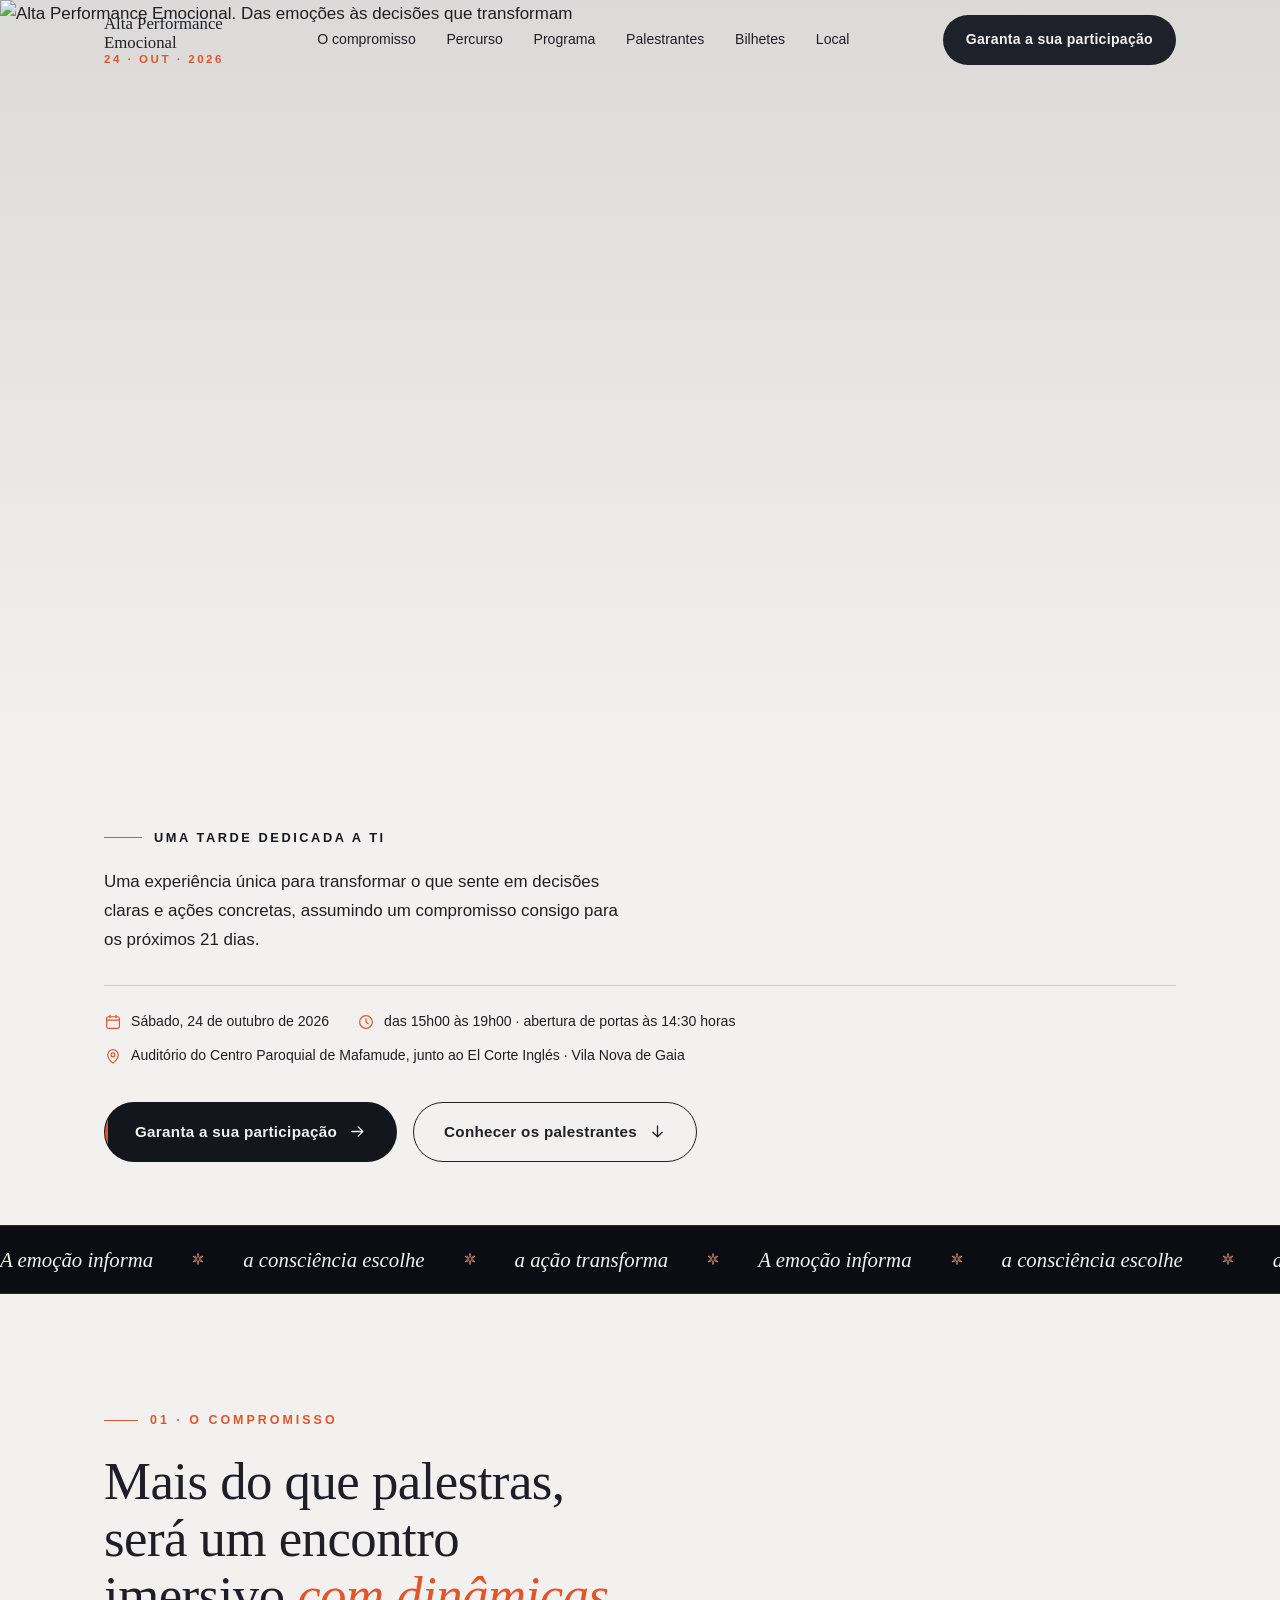
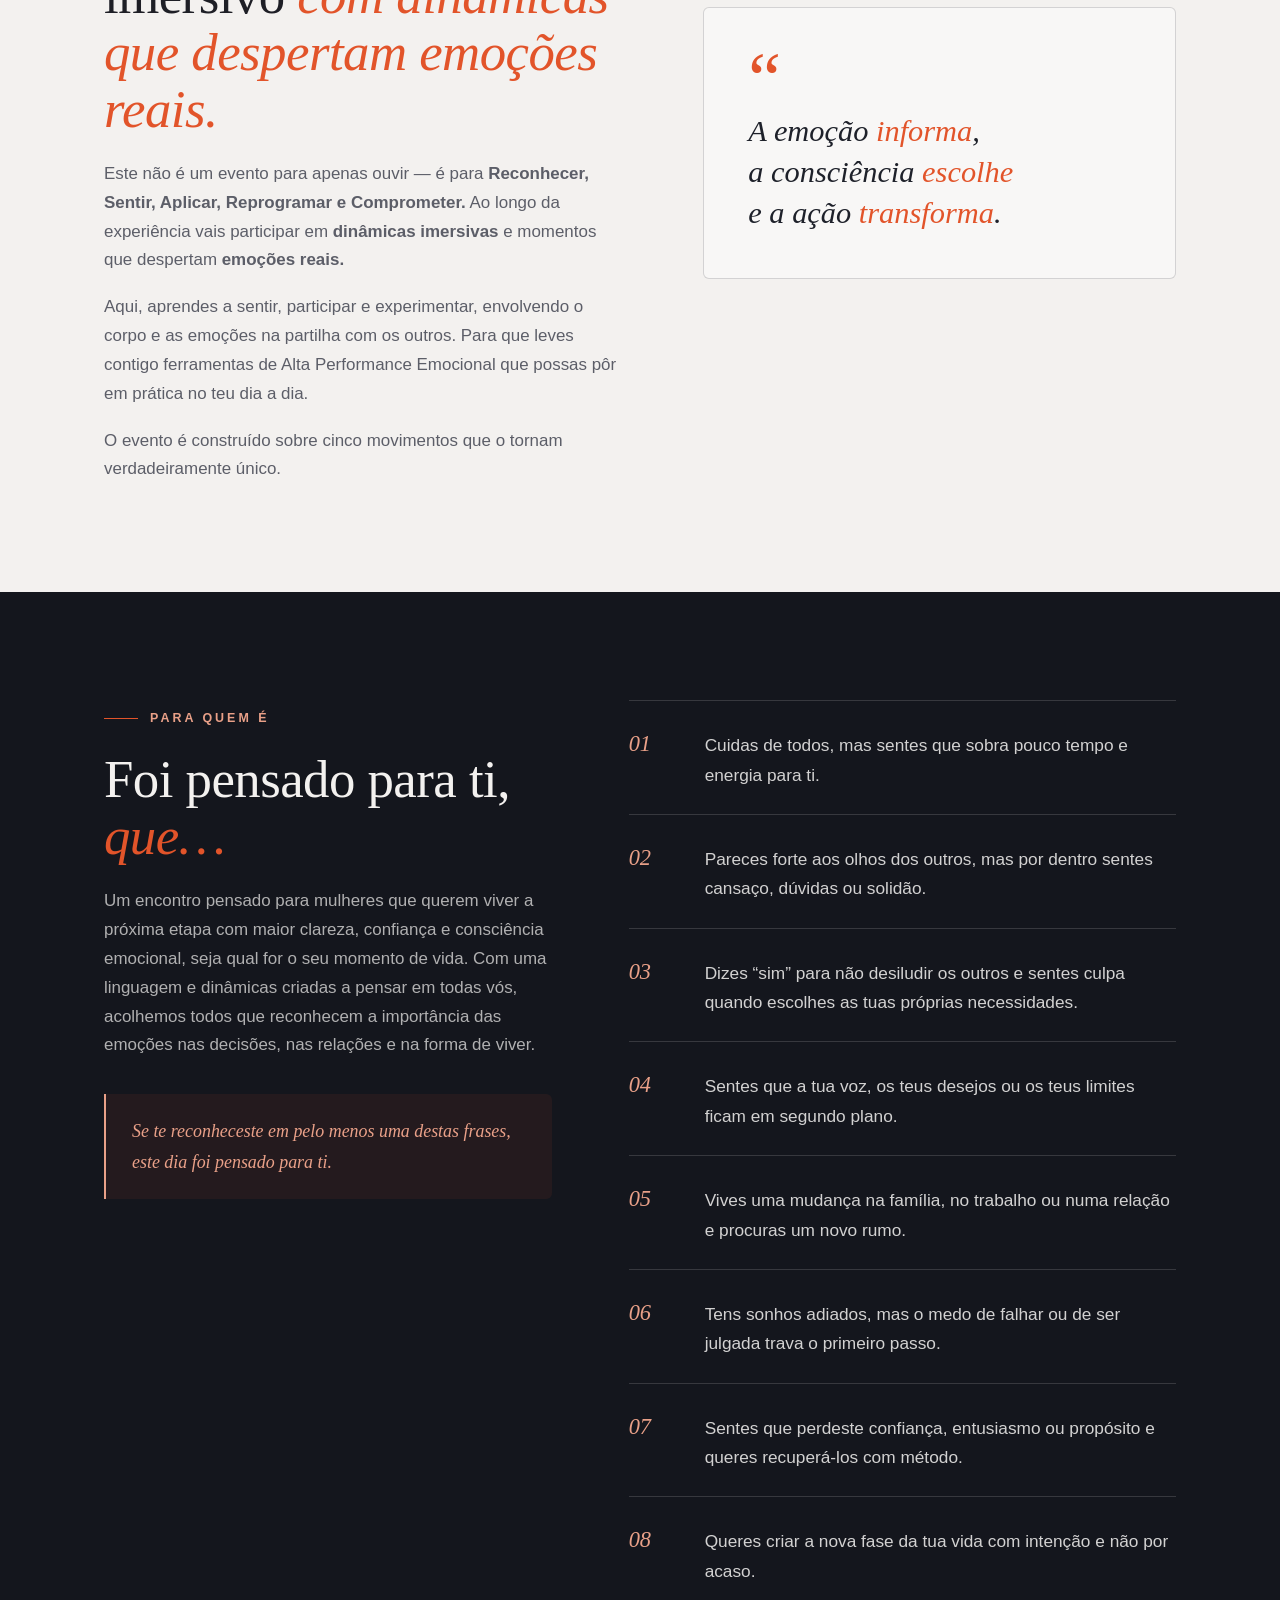
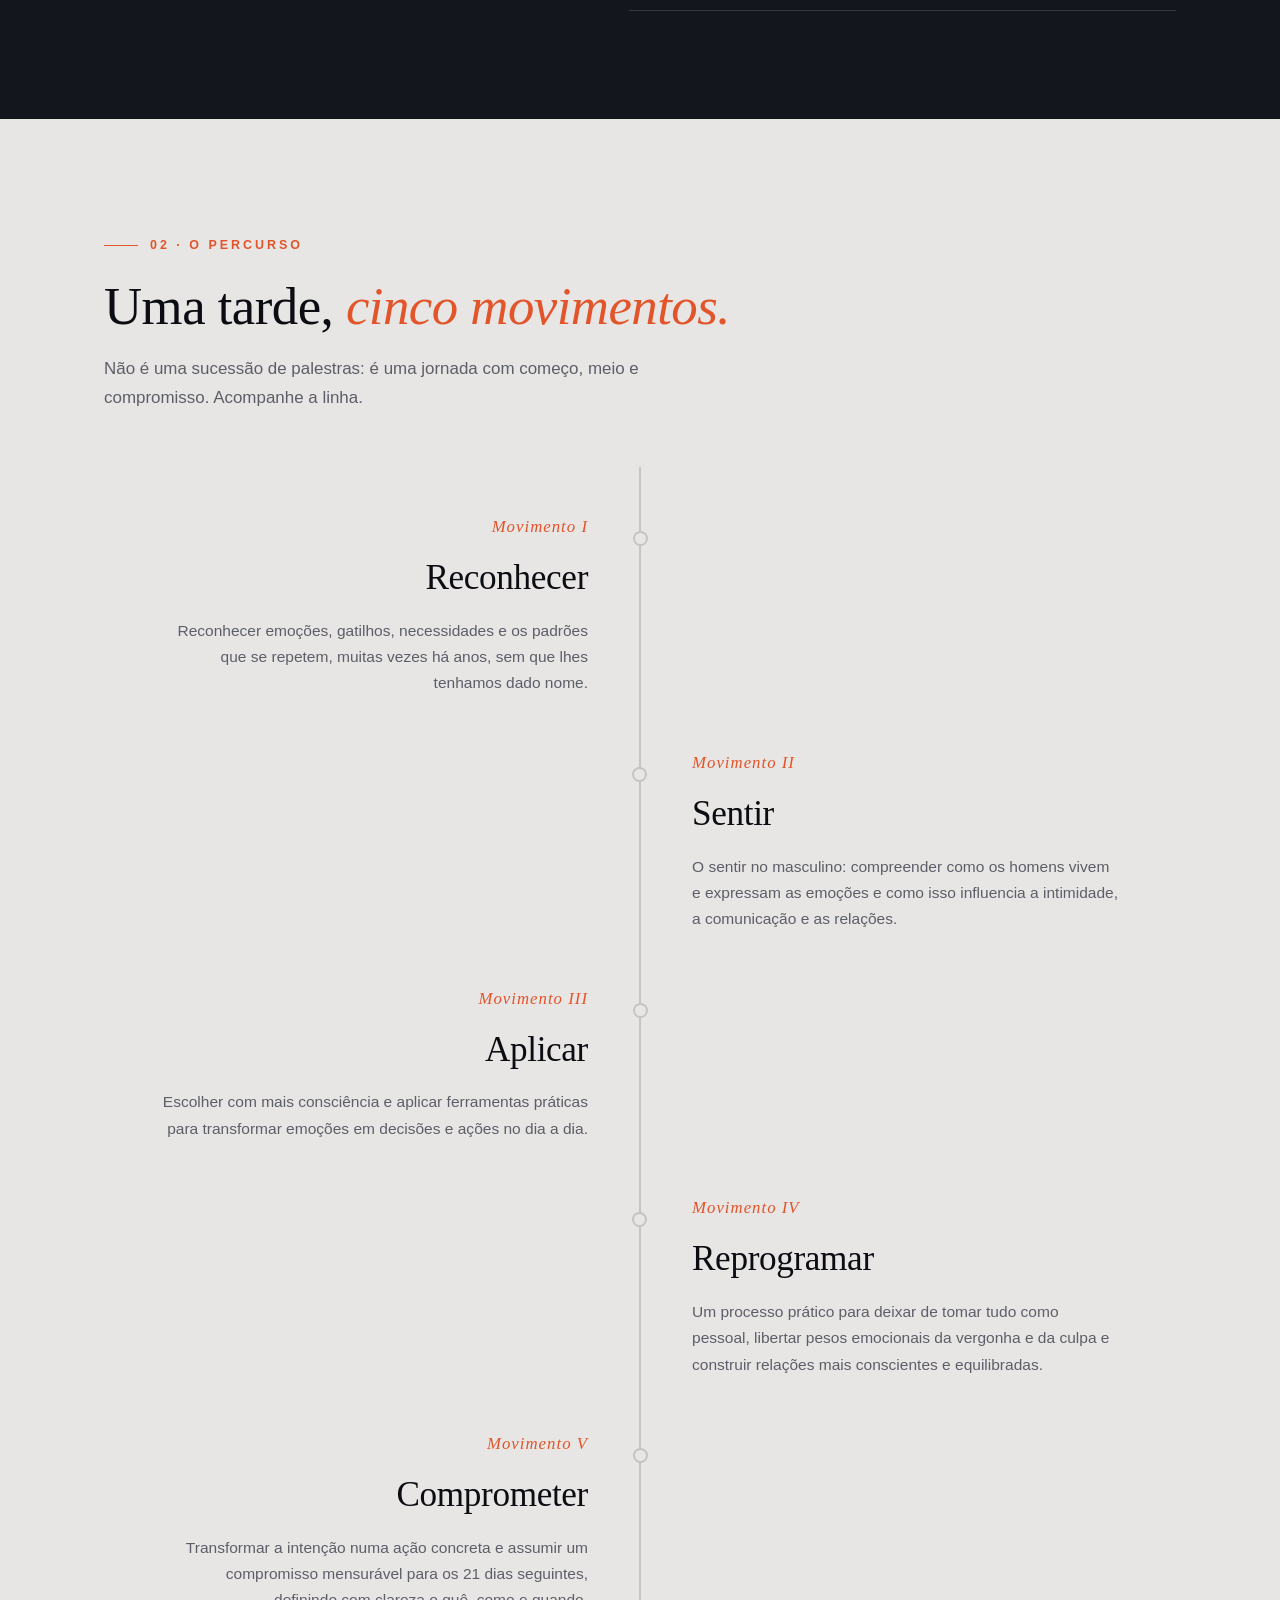
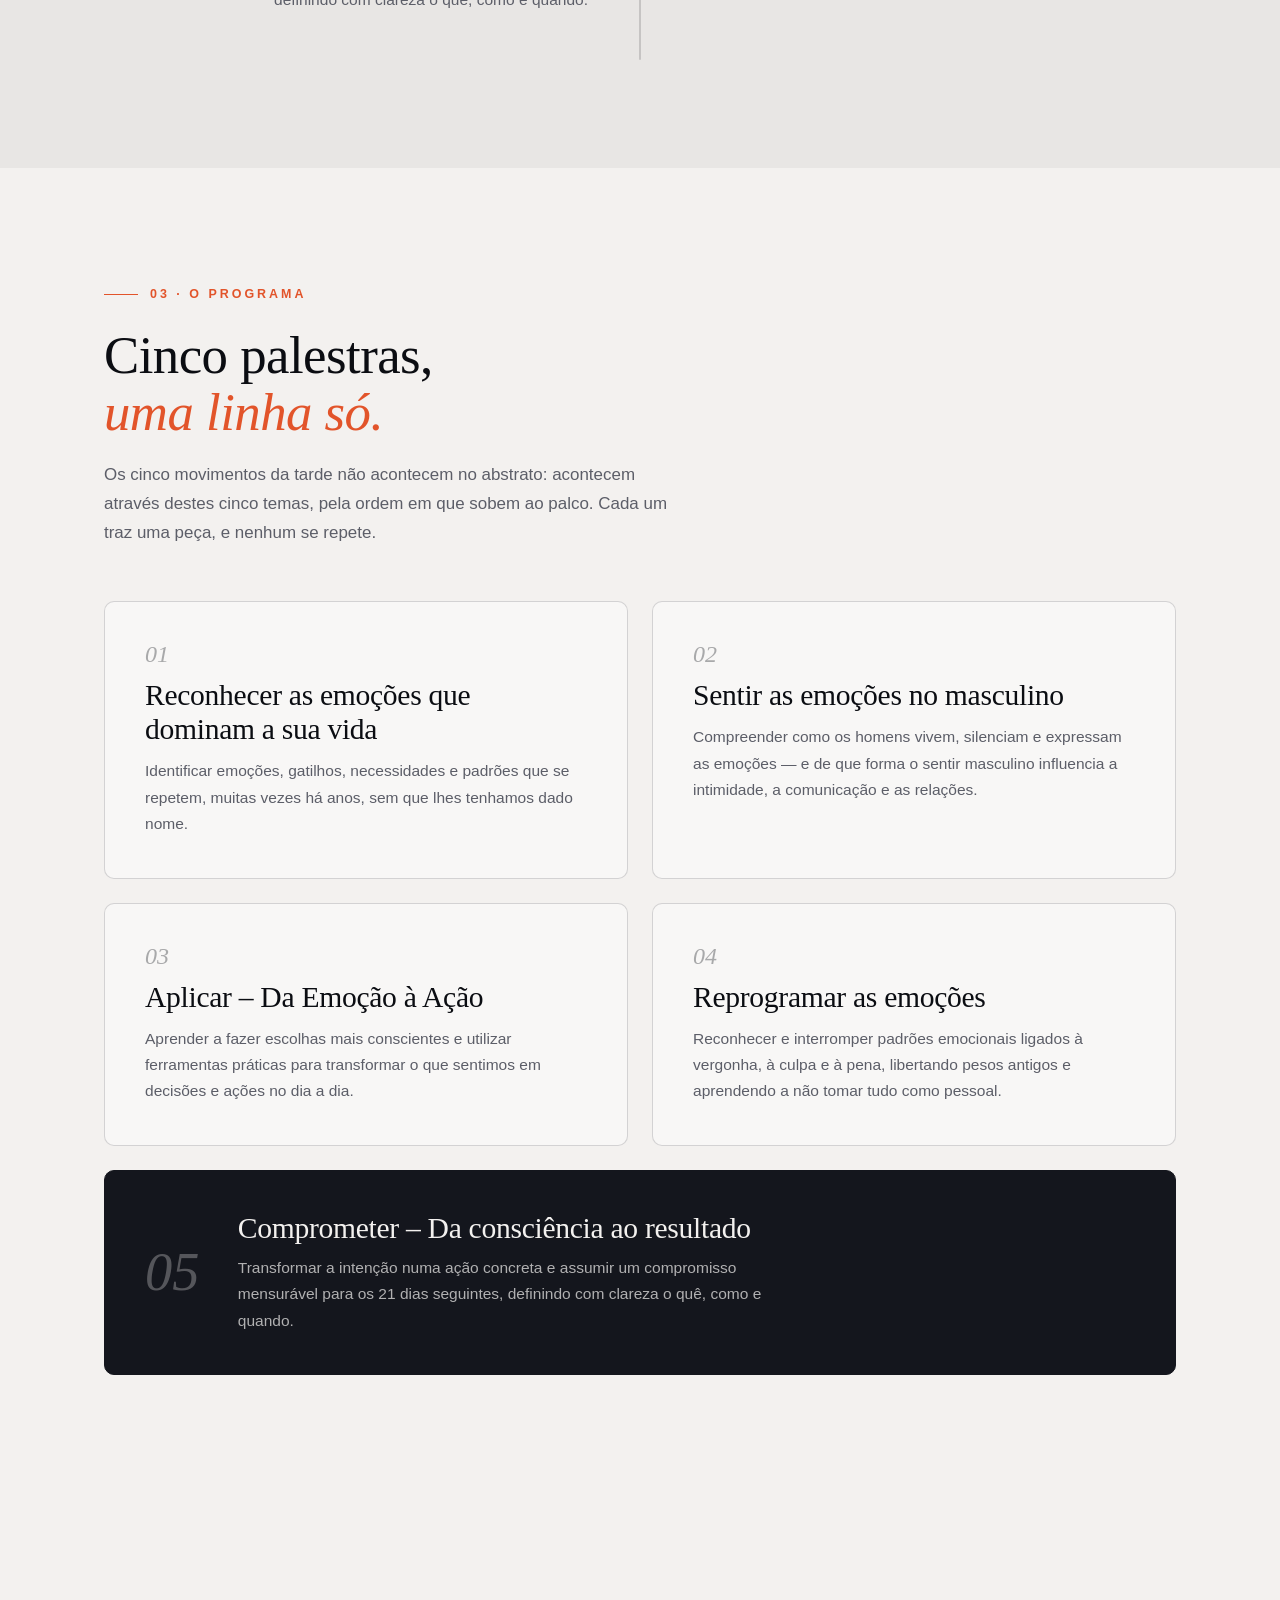
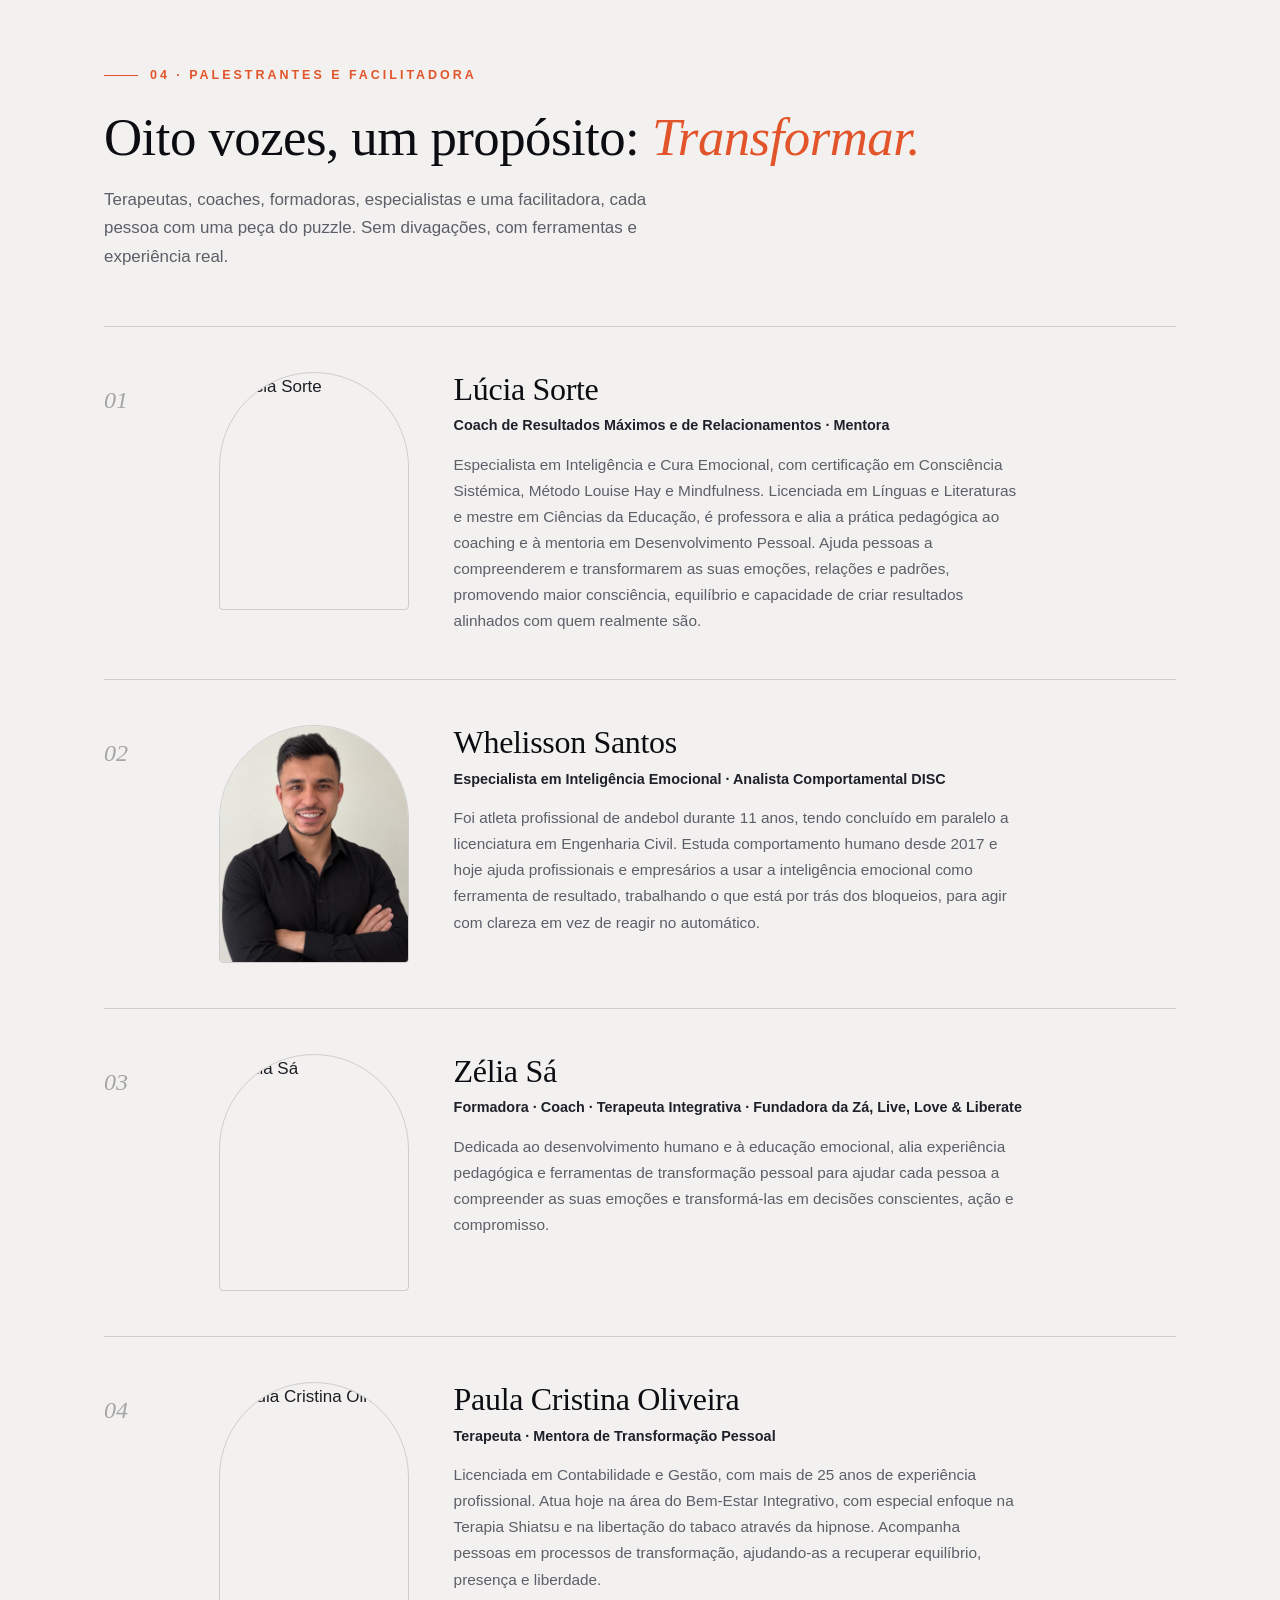
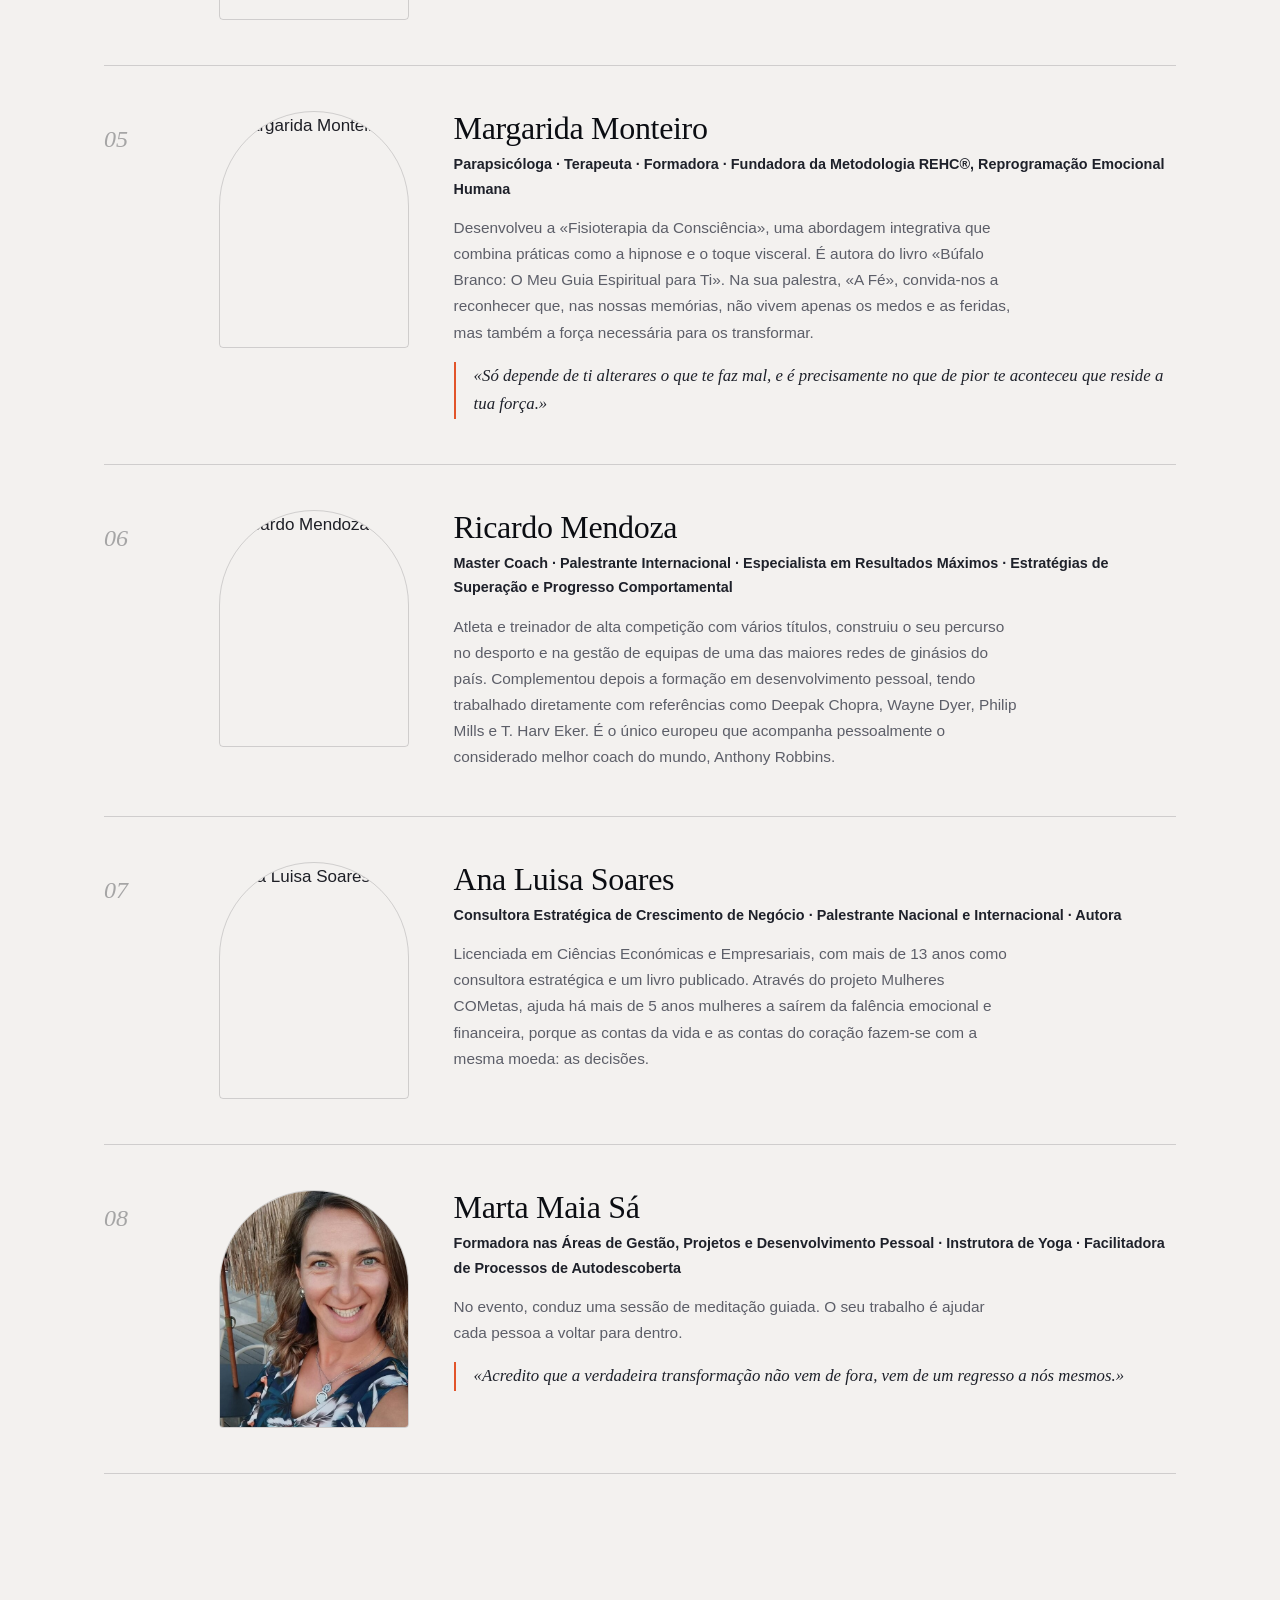
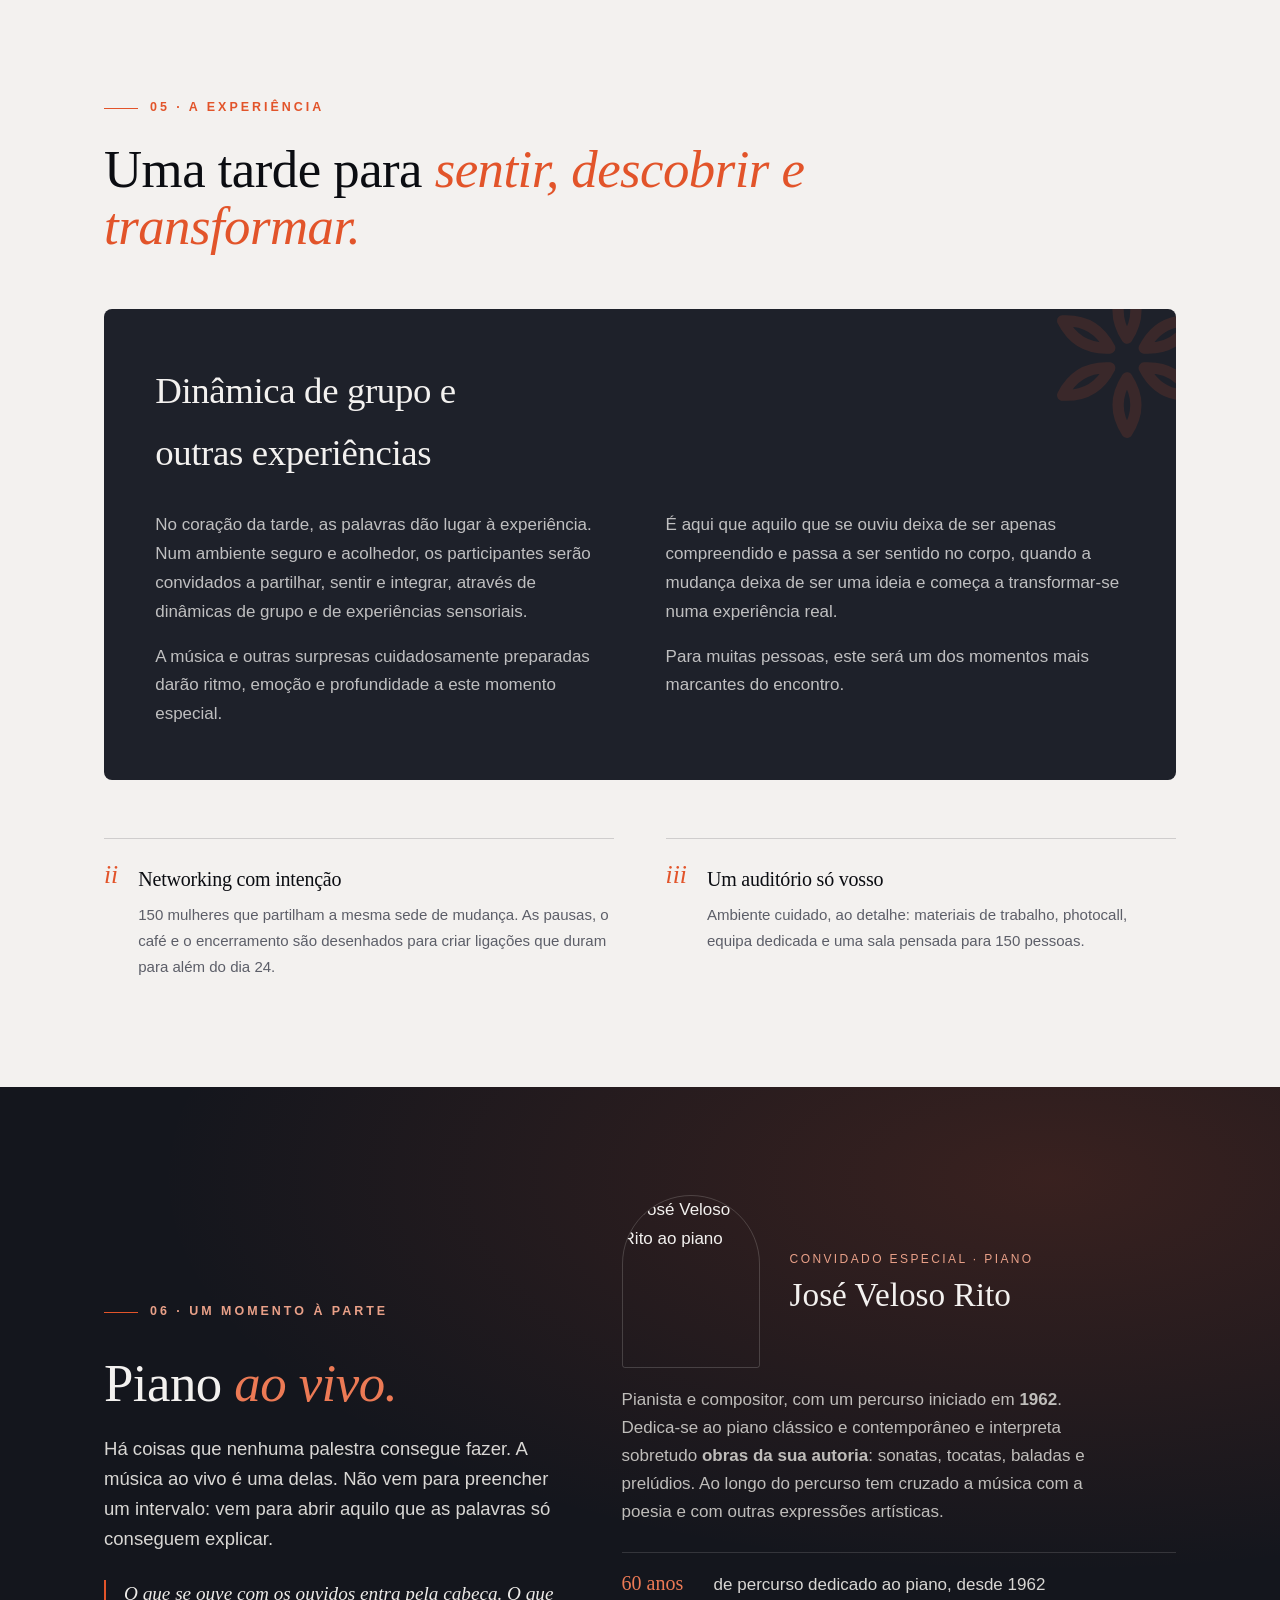
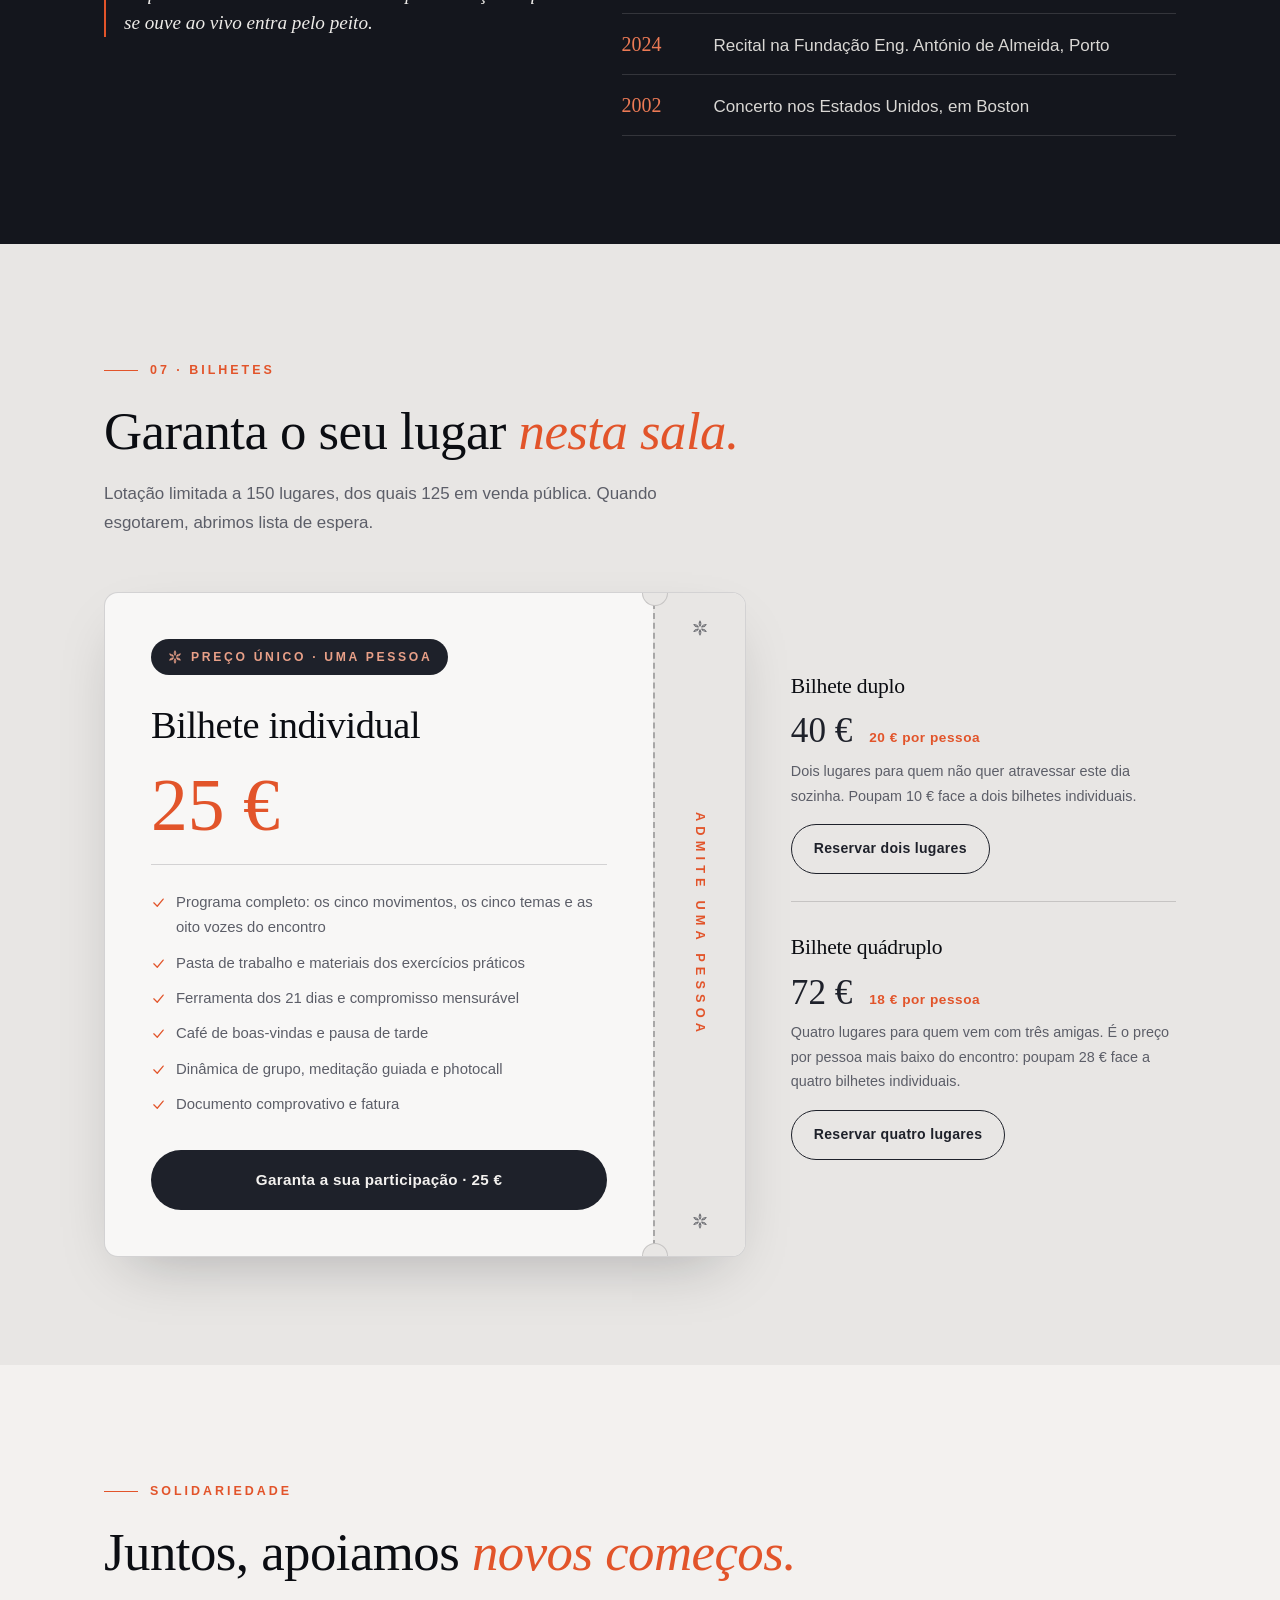
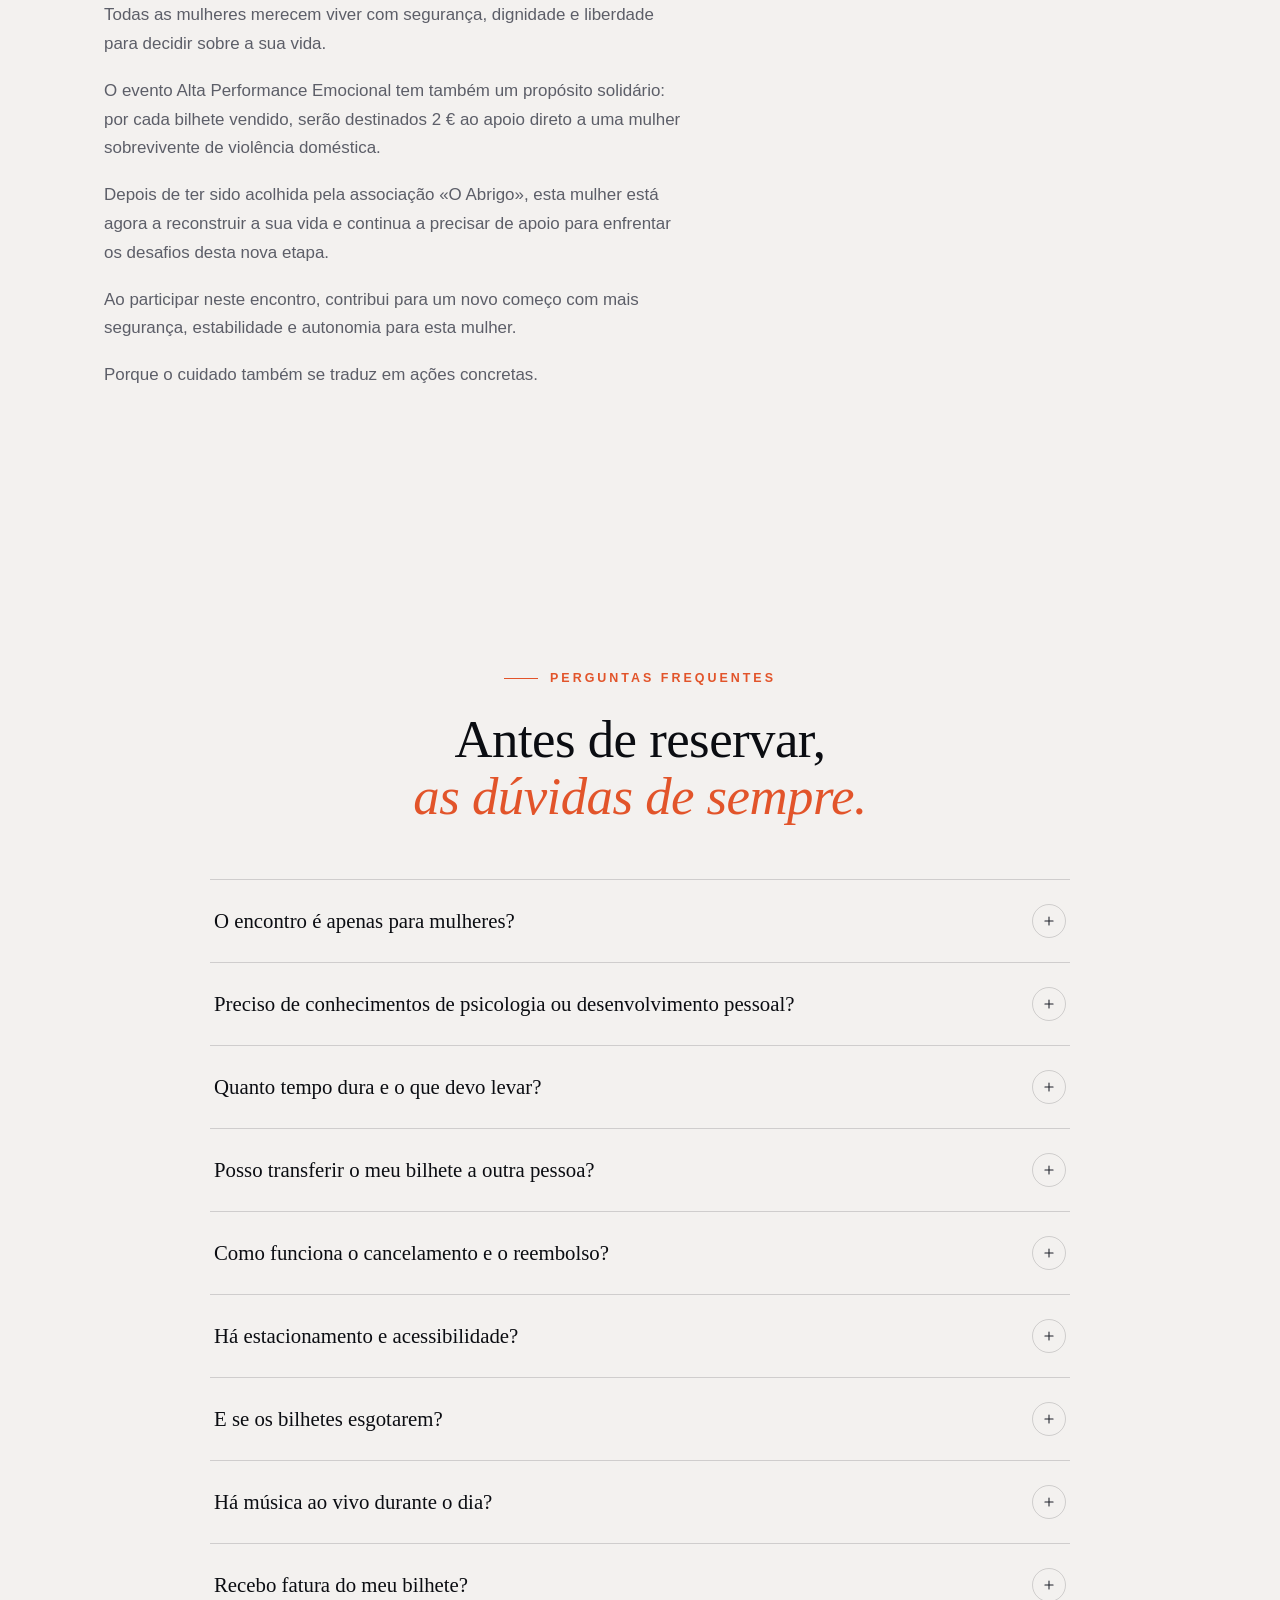
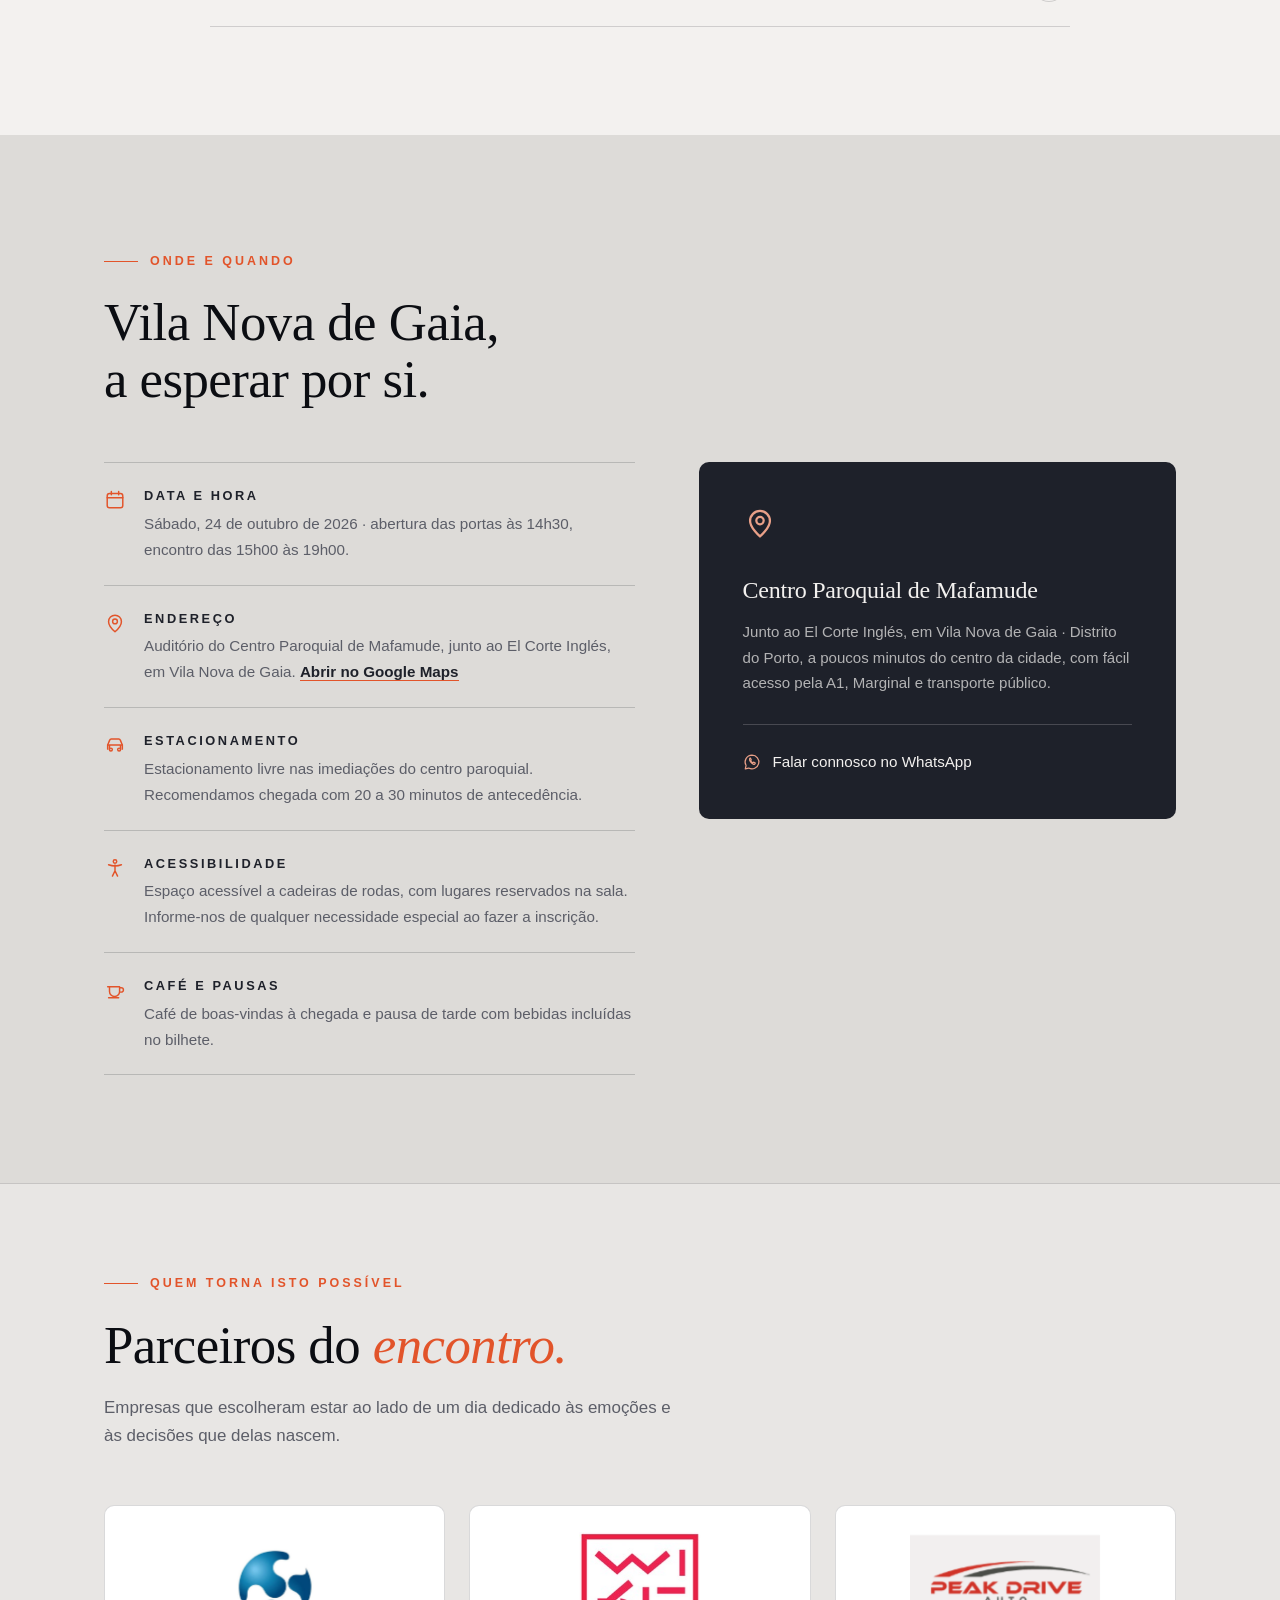
==== commit 73291313: "Parceiros sem espaco morto: 3 colunas e convite em faixa A base fixa de 254px so deixava entrar 3 ca" ====
--- a/index.html
+++ b/index.html
@@ -570,8 +570,10 @@
   background:var(--prata);border-top:1px solid var(--hair);
   padding-block:clamp(60px,9vh,110px);
 }
-.parceiros{display:flex;flex-wrap:wrap;gap:clamp(16px,2vw,24px);align-items:stretch}
-.parceiro{flex:0 1 254px}
+.parceiros{
+  display:grid;grid-template-columns:repeat(auto-fit,minmax(260px,1fr));
+  gap:clamp(16px,2vw,24px);align-items:stretch;
+}
 .parceiro{
   background:#fff;border:1px solid var(--hair);border-radius:10px;
   padding:26px 24px 22px;text-align:center;
@@ -588,12 +590,15 @@
 }
 /* convite aberto, no mesmo formato dos cartoes, mas em tracejado */
 .parceiro--vaga{
+  grid-column:1/-1;
   background:transparent;border-style:dashed;border-color:var(--prata-3);
-  justify-content:center;text-decoration:none;
+  flex-direction:row;flex-wrap:wrap;justify-content:center;align-items:center;
+  gap:6px 12px;padding:22px 24px;text-decoration:none;
 }
 .parceiro--vaga:hover{border-color:var(--laranja);box-shadow:none}
 .parceiro--vaga .parceiro-nome{color:var(--tinta-1)}
 .parceiro--vaga p{font-size:.92rem;color:var(--texto-suave)}
+.parceiro--vaga .parceiro-nome{line-height:1}
 .parceiro--vaga .glifo{width:20px;height:20px}
 
 /* ============================================================
@@ -1417,6 +1422,22 @@
         <img class="parceiro-logo" src="assets/rui-osorio.png" alt="Rui Osório, mediação de seguros" loading="lazy" width="857" height="267">
         <div>
           <p class="parceiro-nome">Rui Osório</p>
+          <p class="parceiro-papel">Patrocinador</p>
+        </div>
+      </div>
+
+      <div class="parceiro">
+        <img class="parceiro-logo" src="assets/onexperience.webp" alt="onexperience, hotelaria e restauração" loading="lazy" width="760" height="228">
+        <div>
+          <p class="parceiro-nome">onexperience</p>
+          <p class="parceiro-papel">Patrocinador</p>
+        </div>
+      </div>
+
+      <div class="parceiro">
+        <img class="parceiro-logo" src="assets/fortiustex.png" alt="Fortiustex, comércio de têxteis" loading="lazy" width="760" height="210">
+        <div>
+          <p class="parceiro-nome">Fortiustex</p>
           <p class="parceiro-papel">Patrocinador</p>
         </div>
       </div>
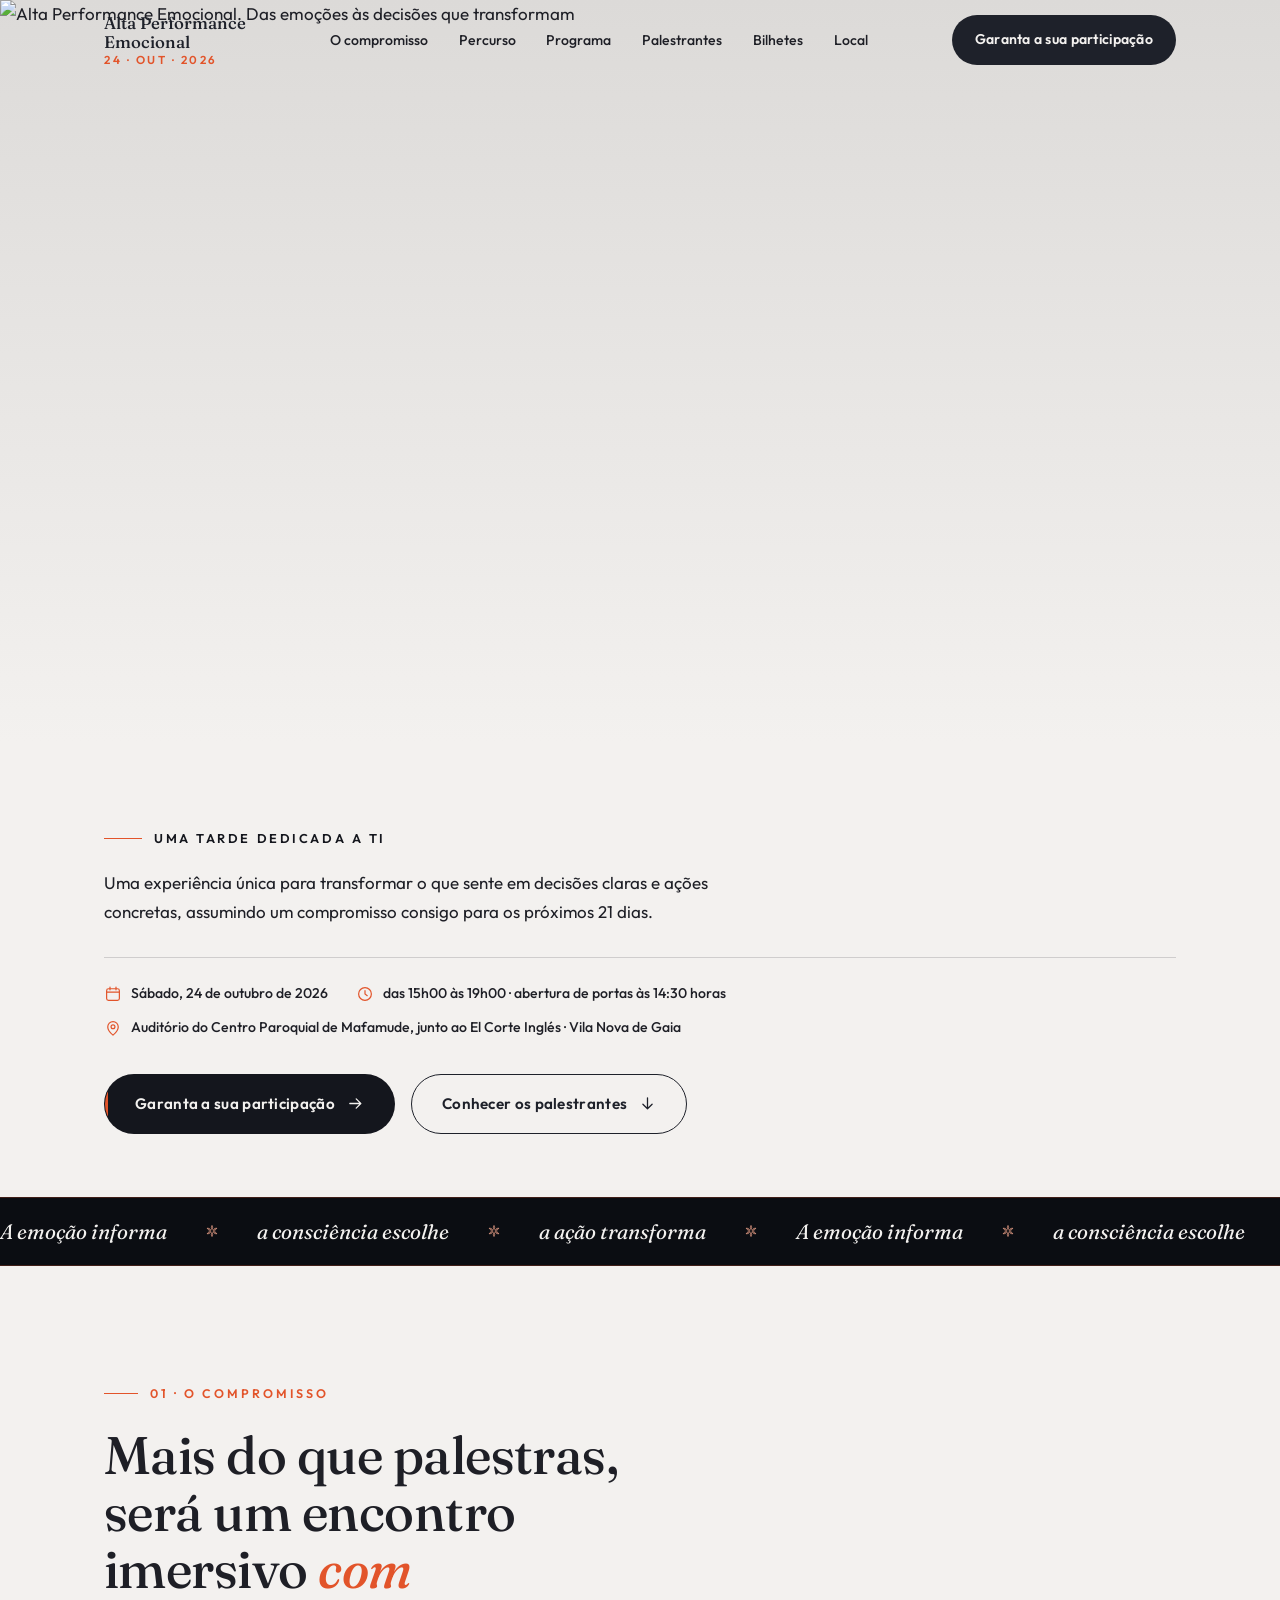
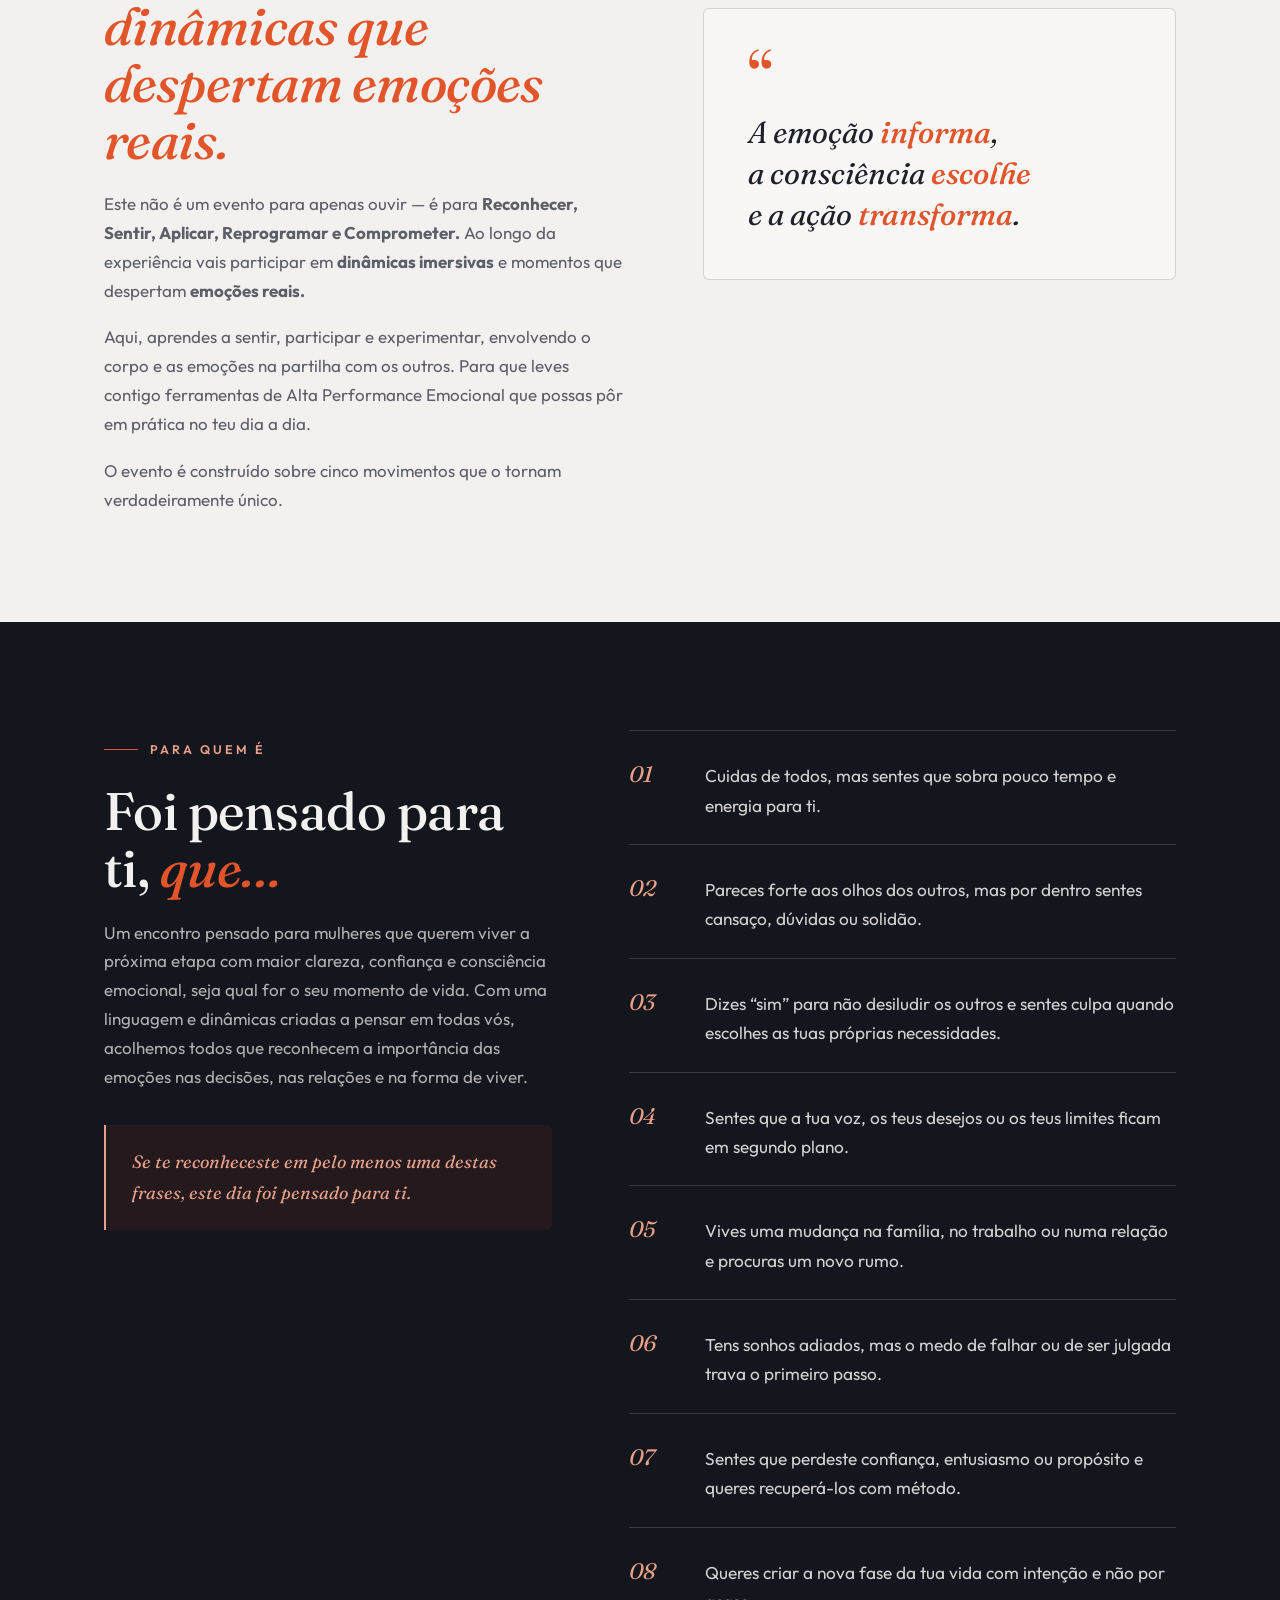
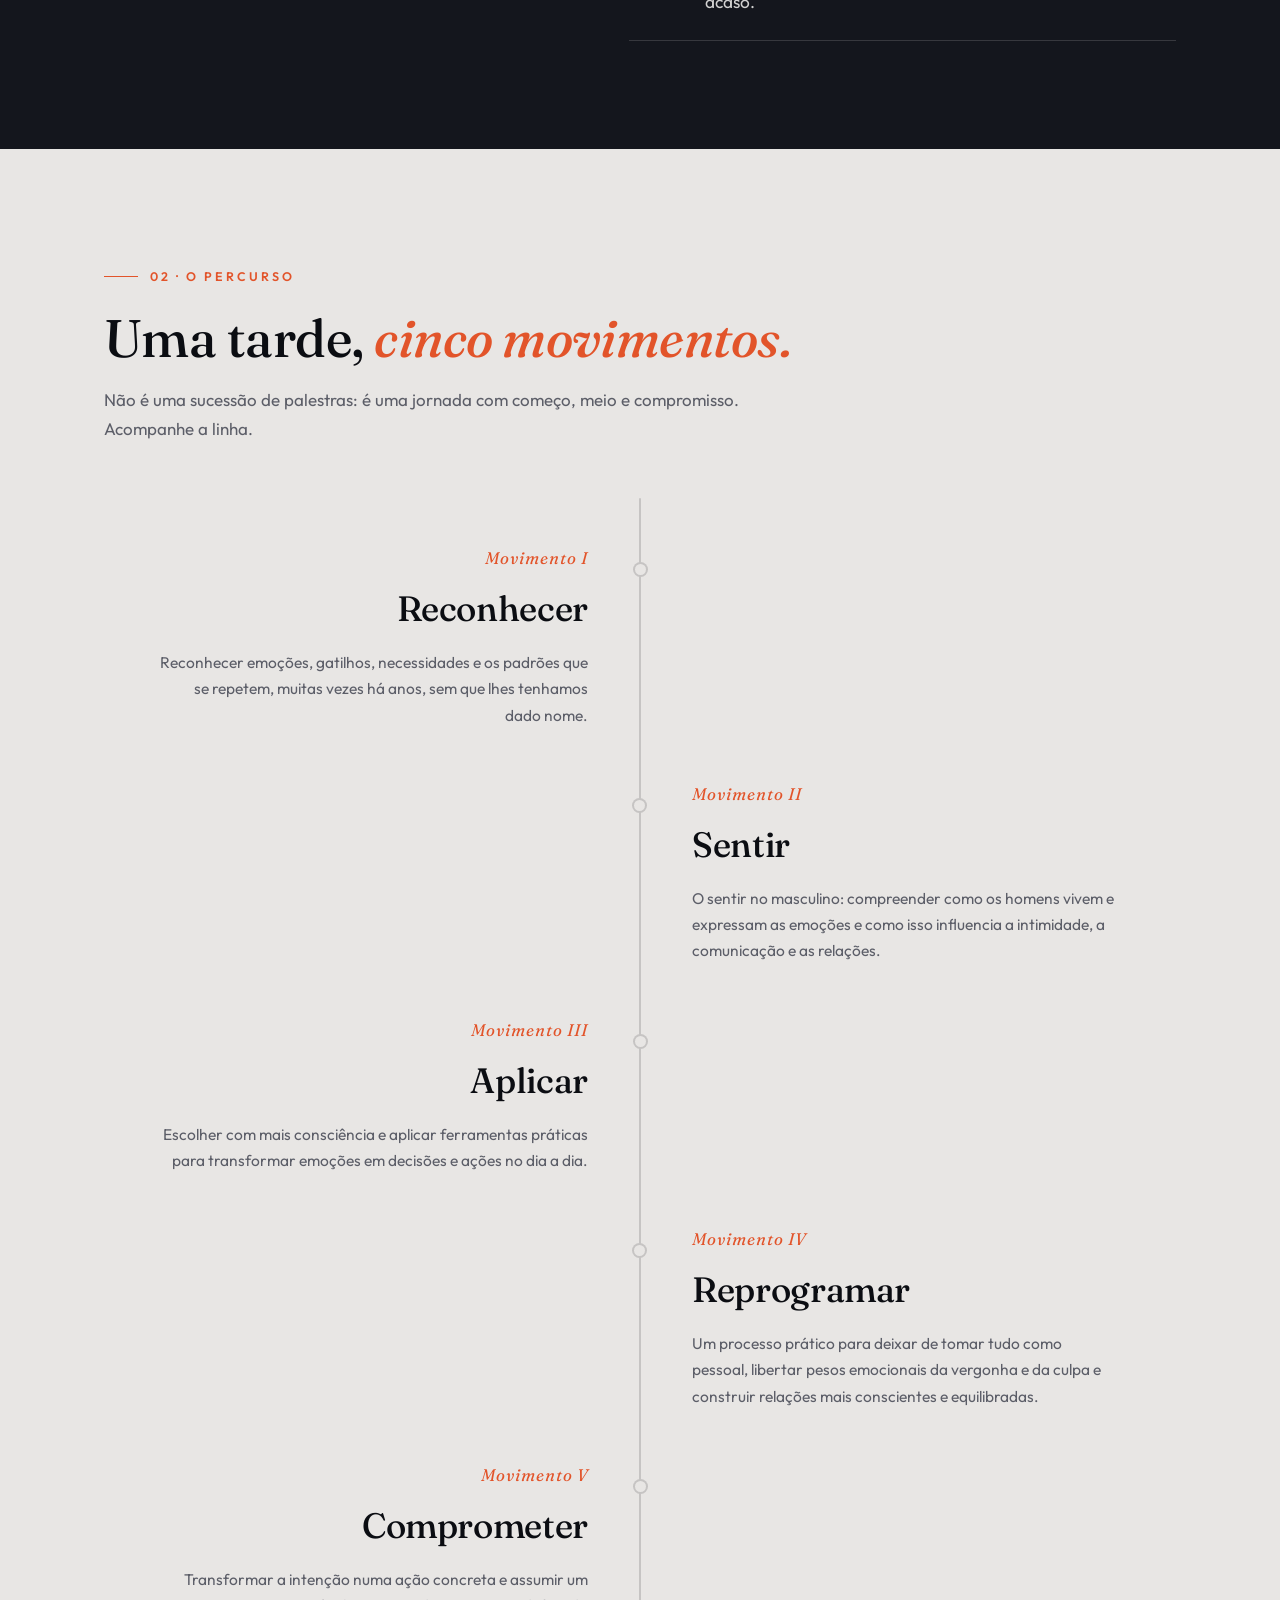
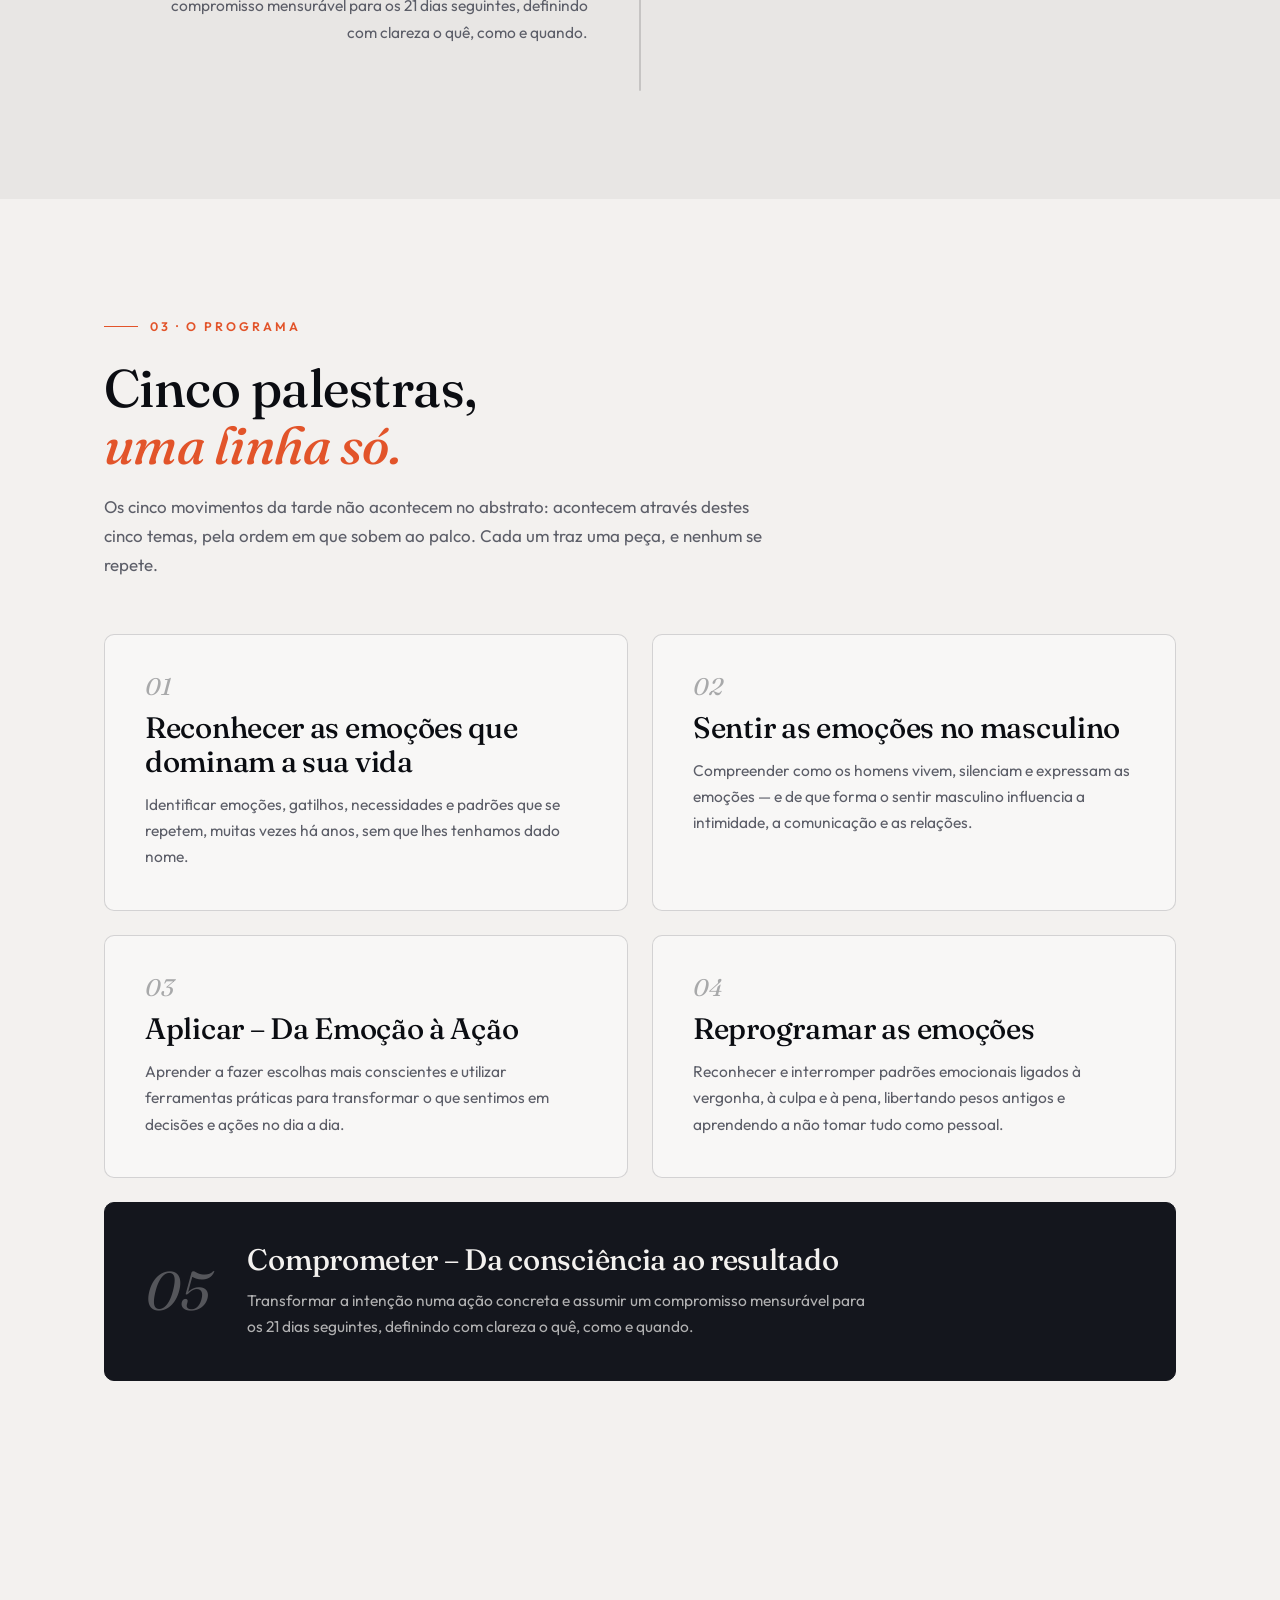
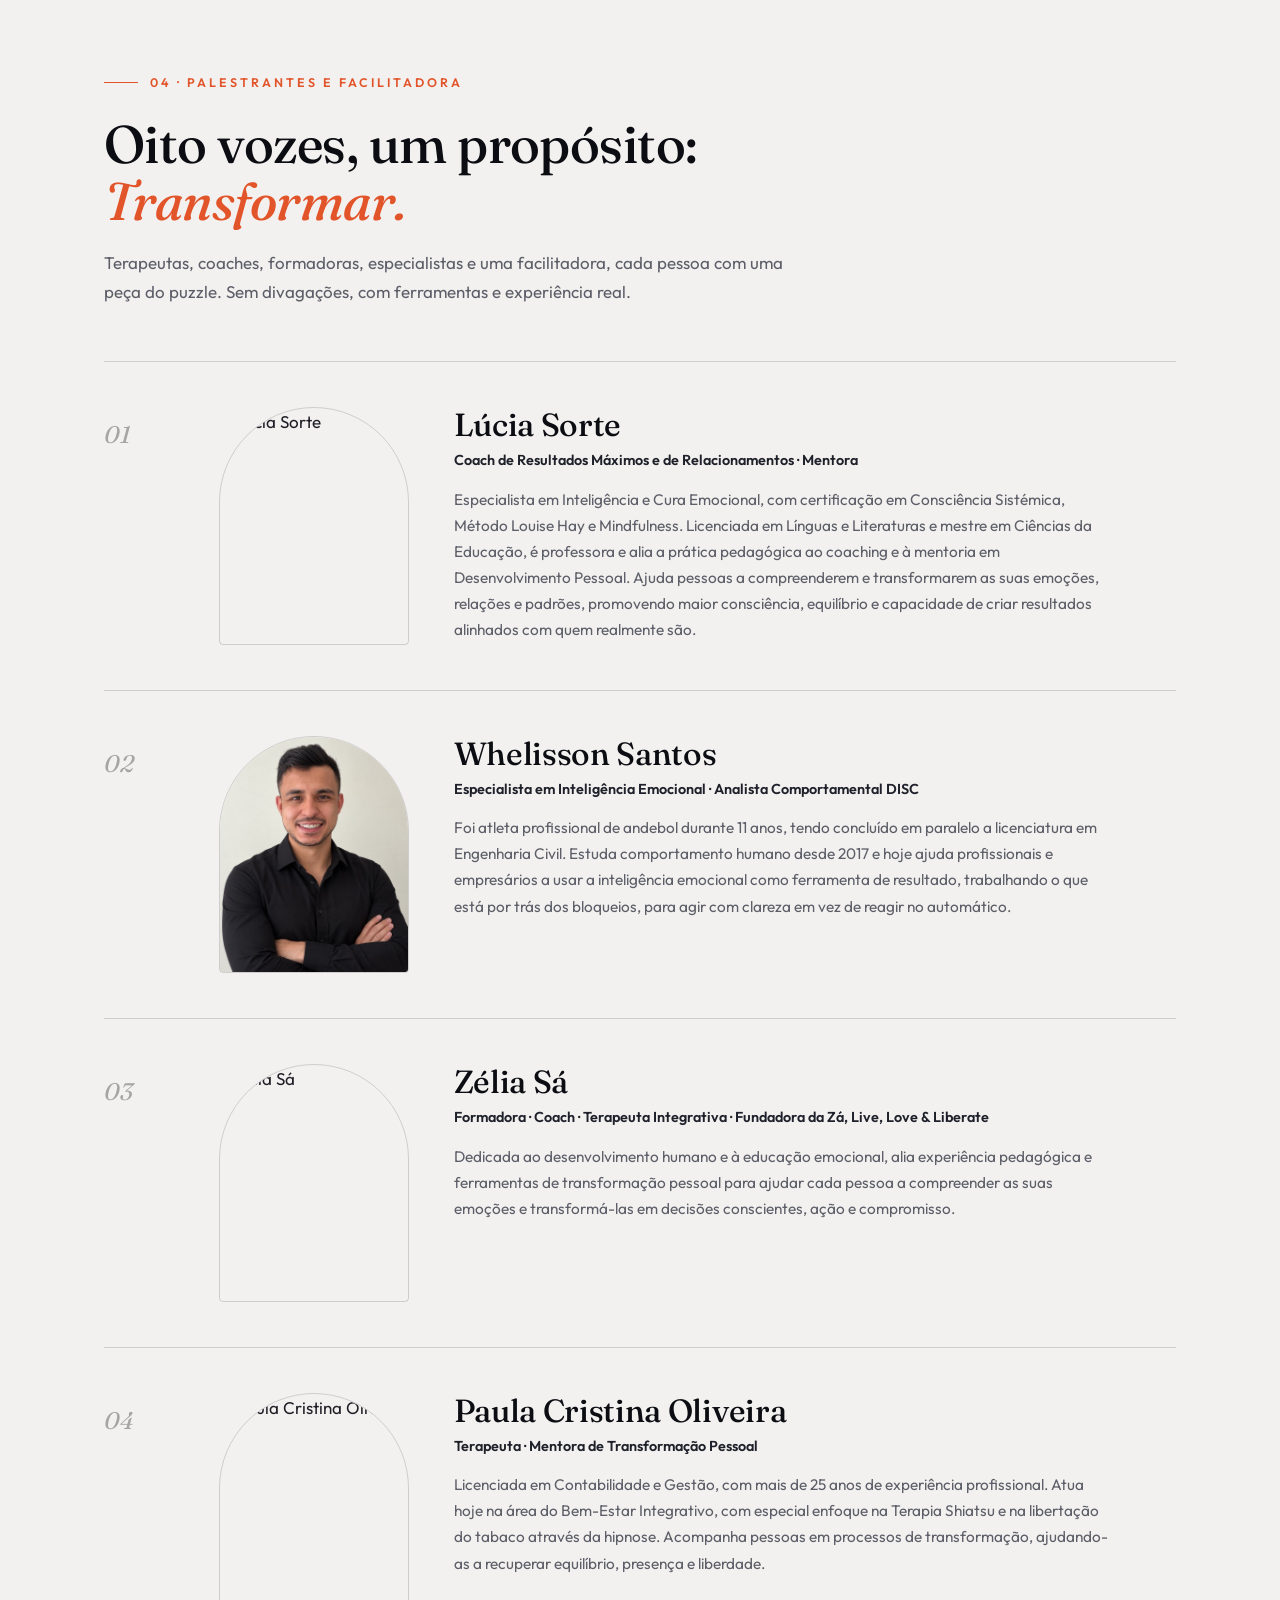
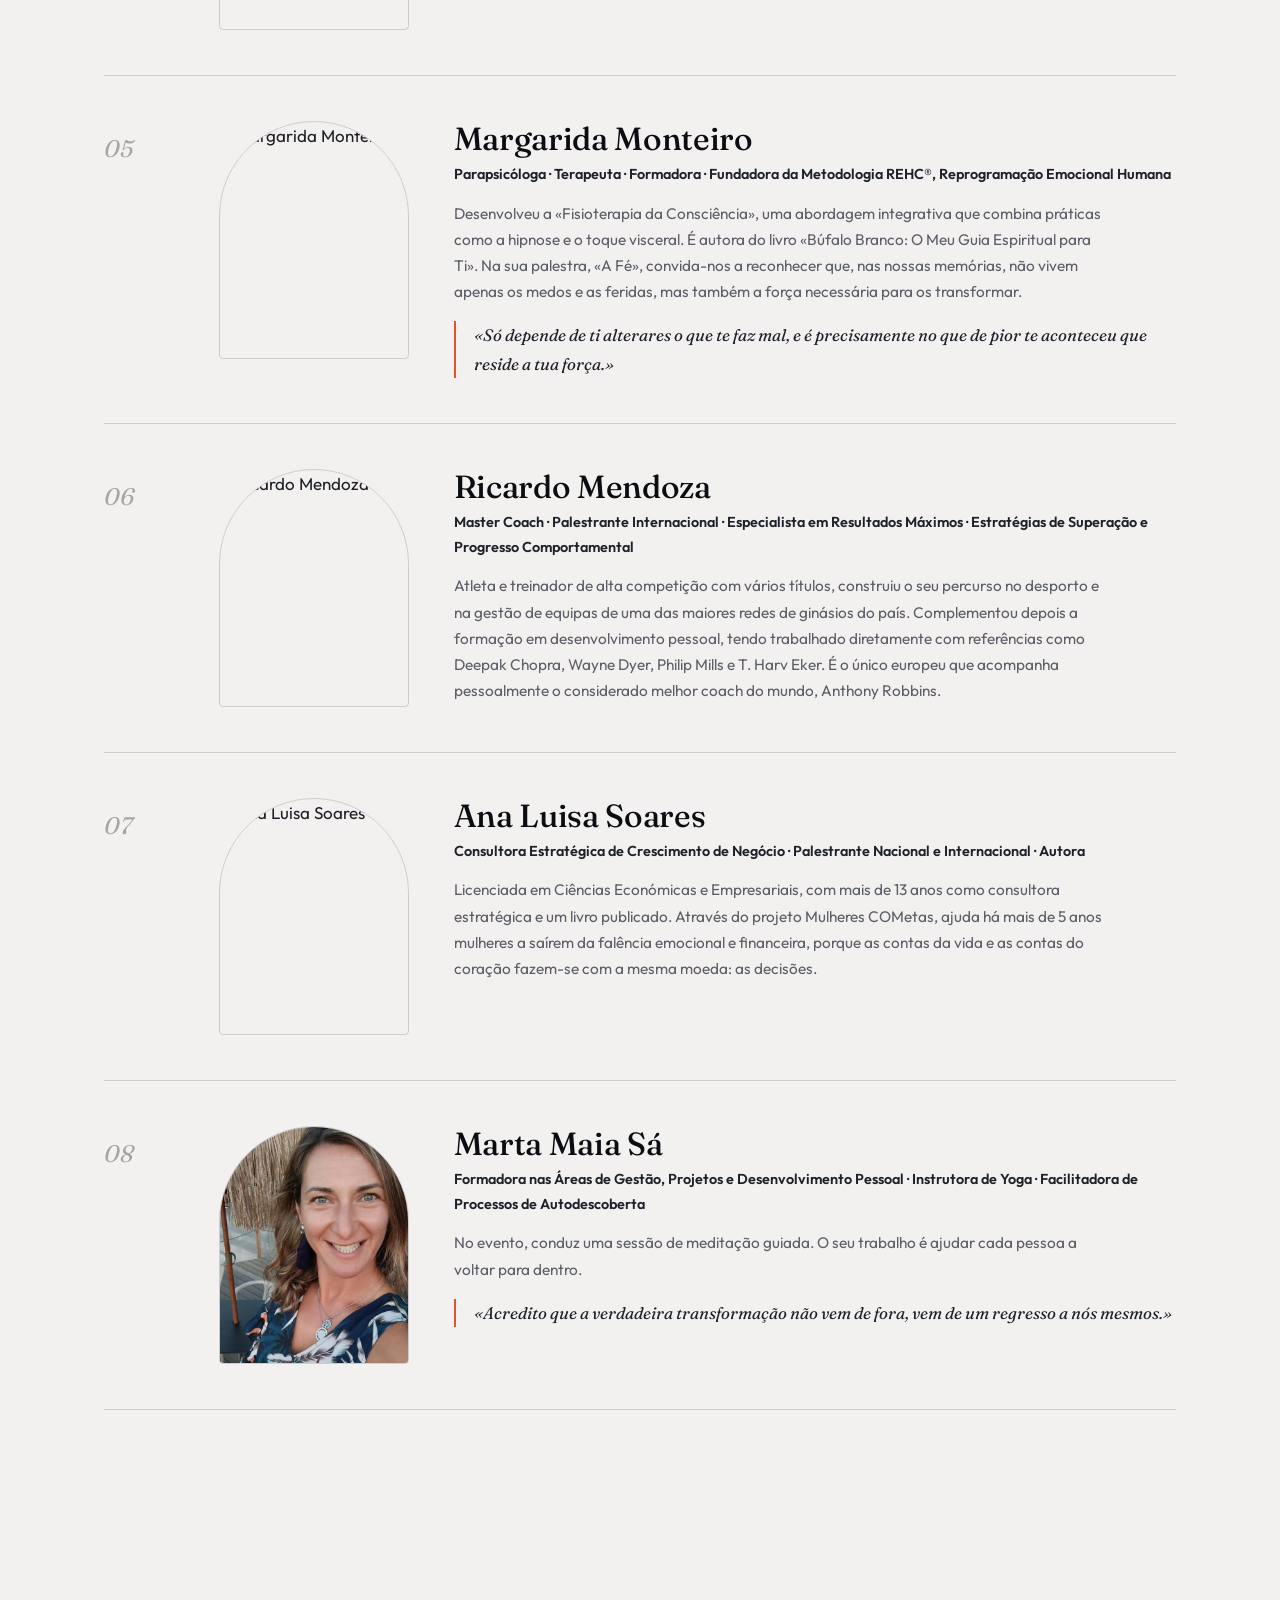
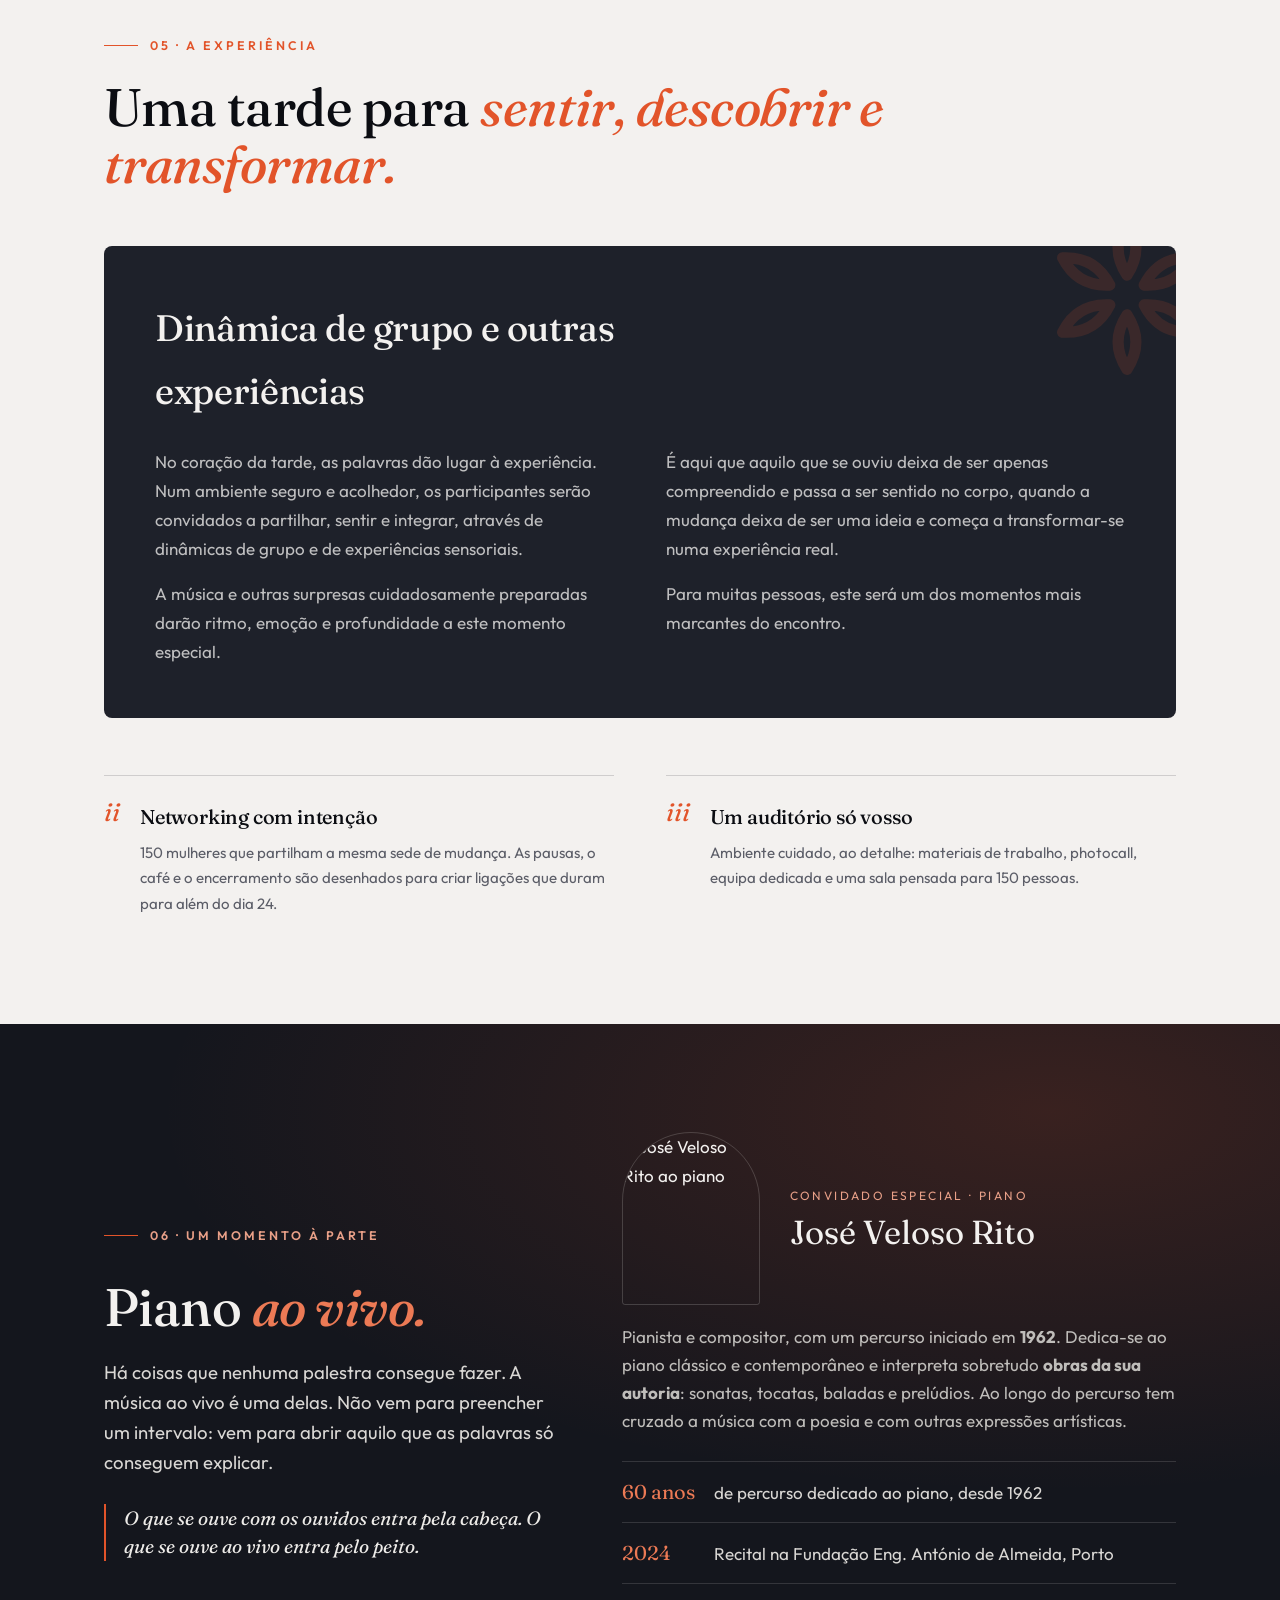
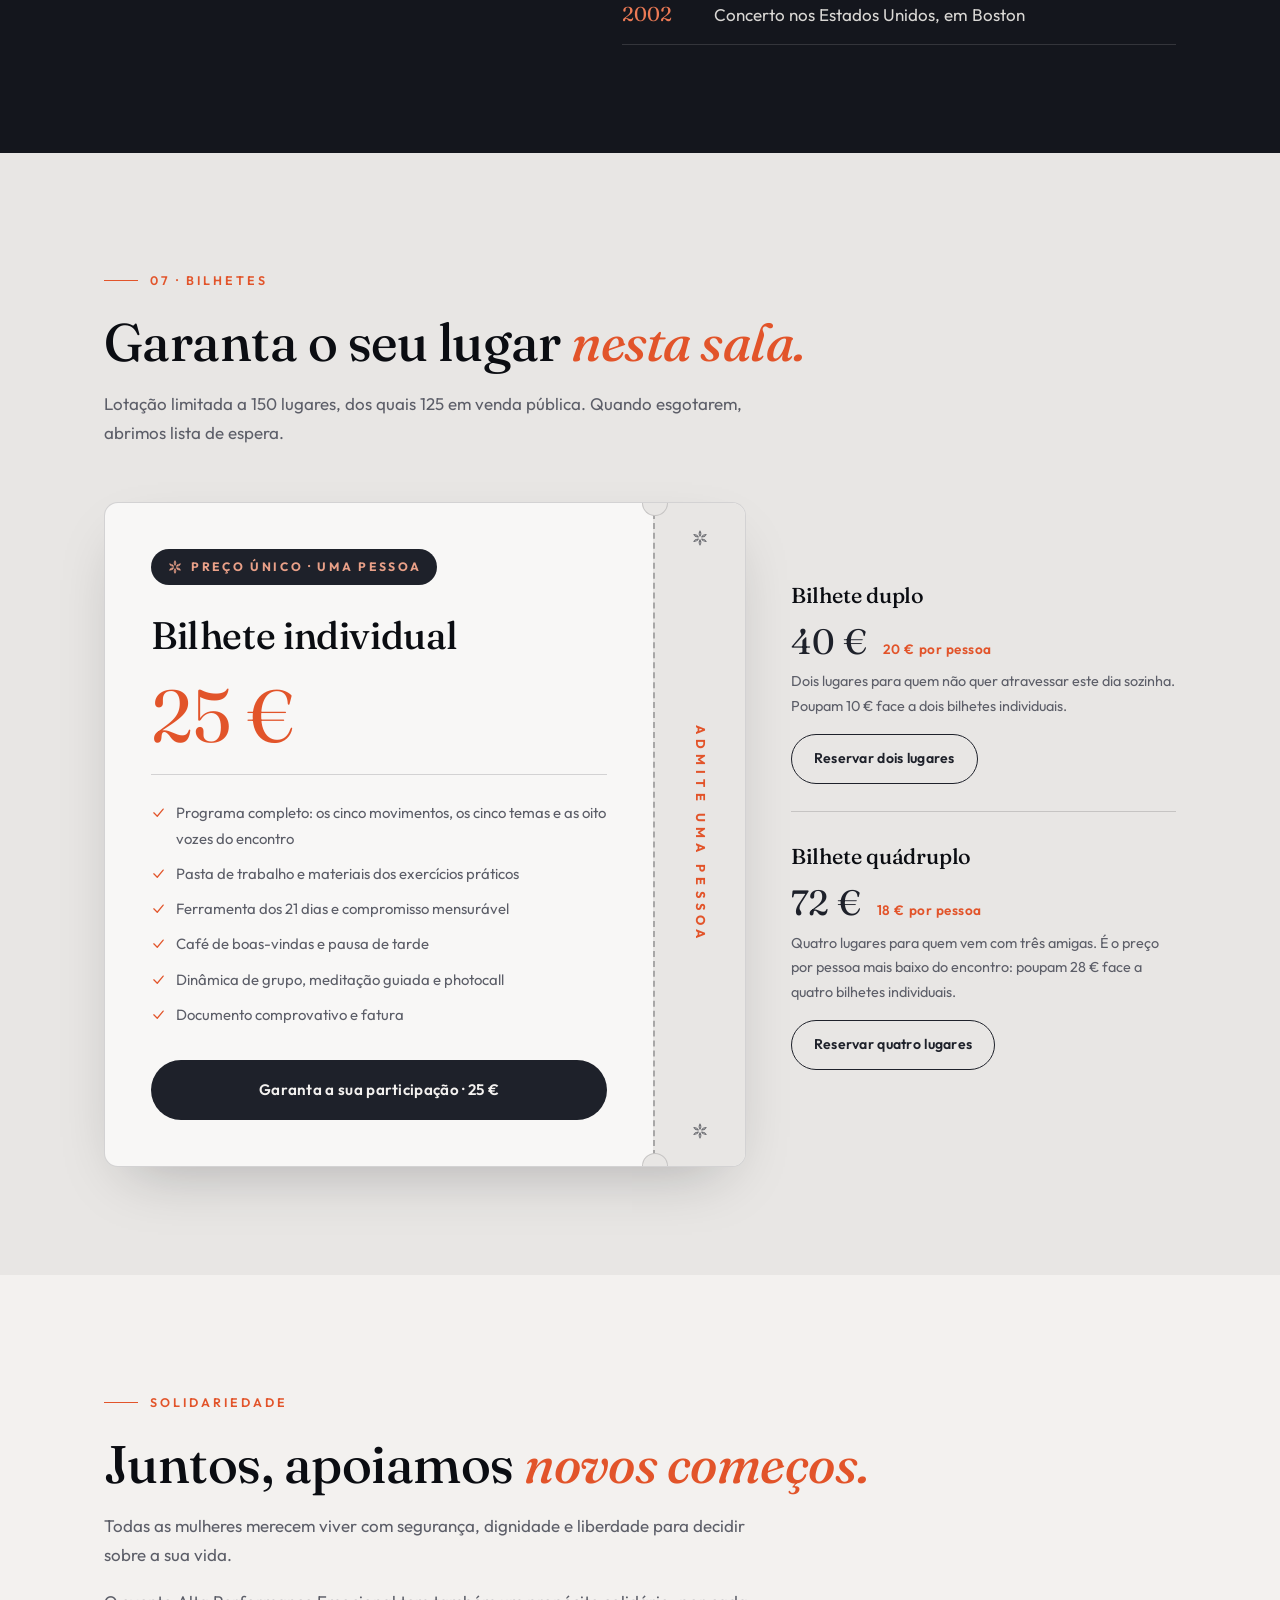
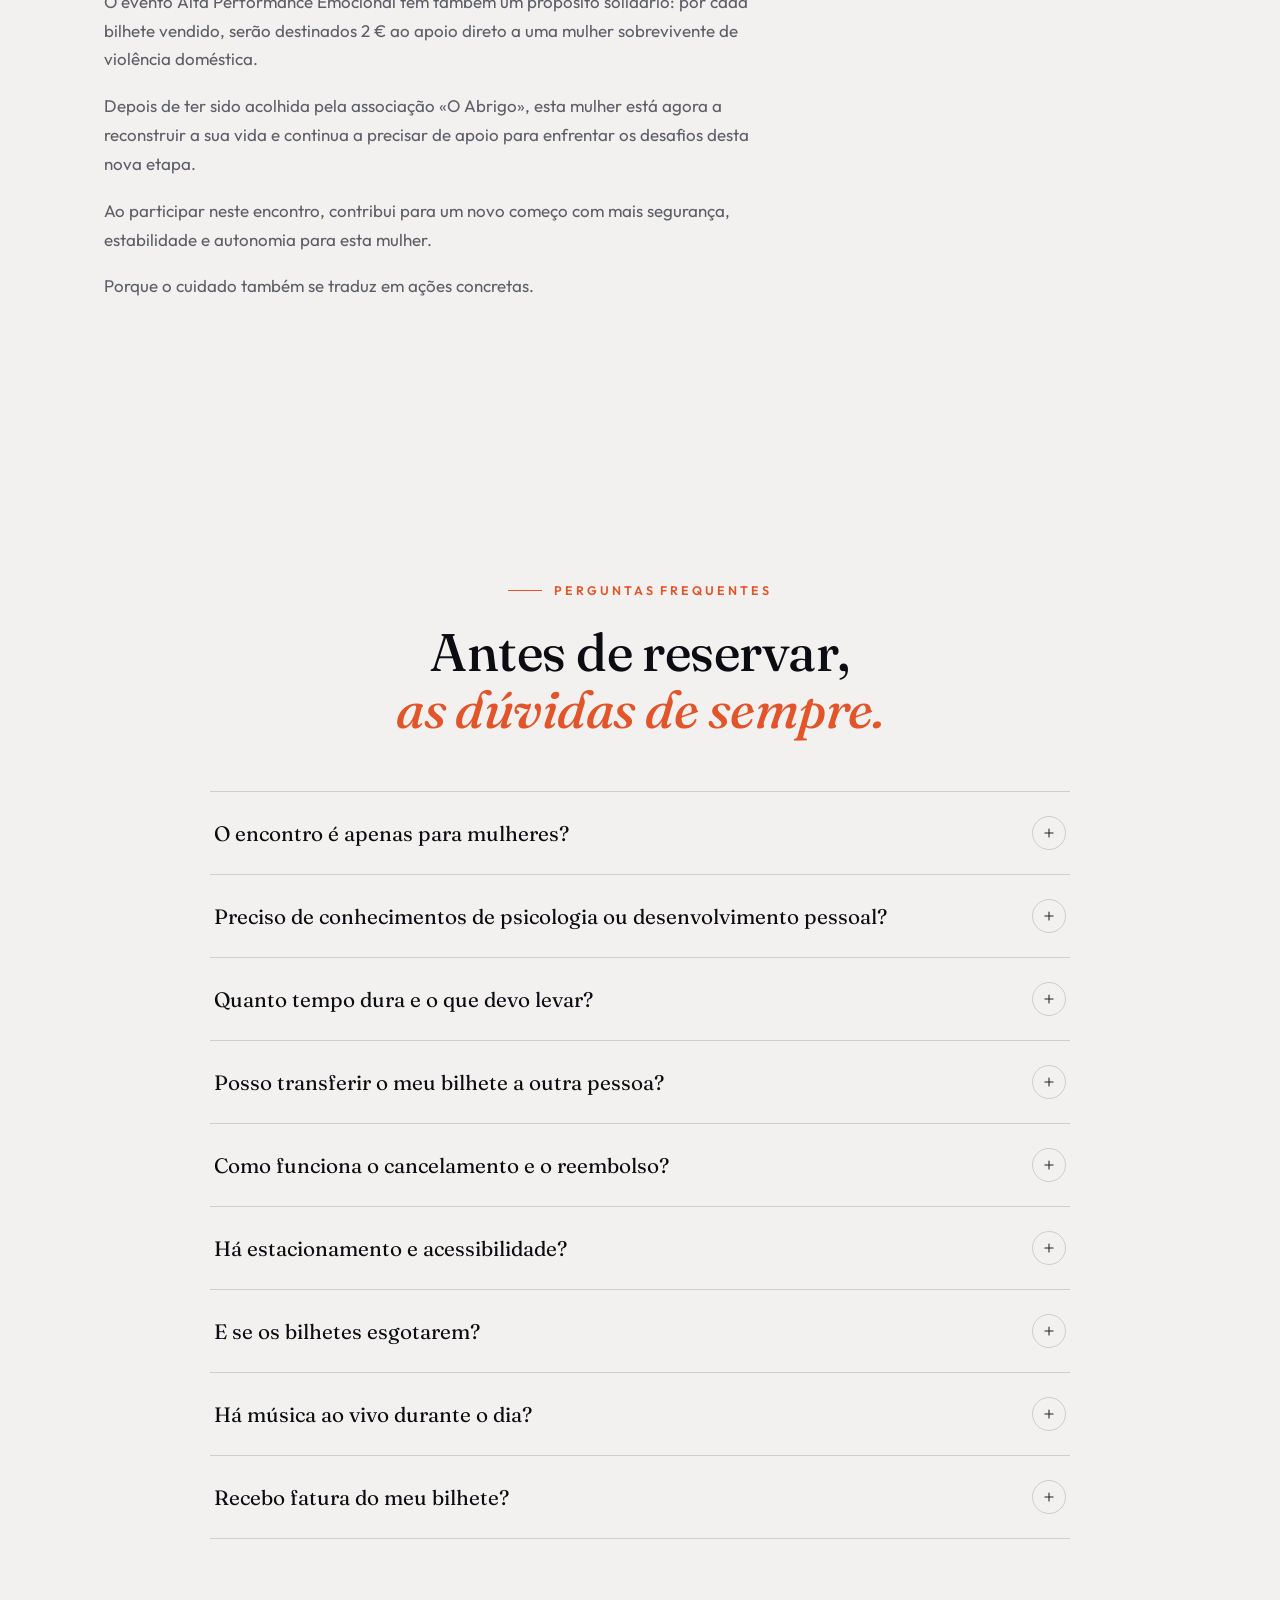
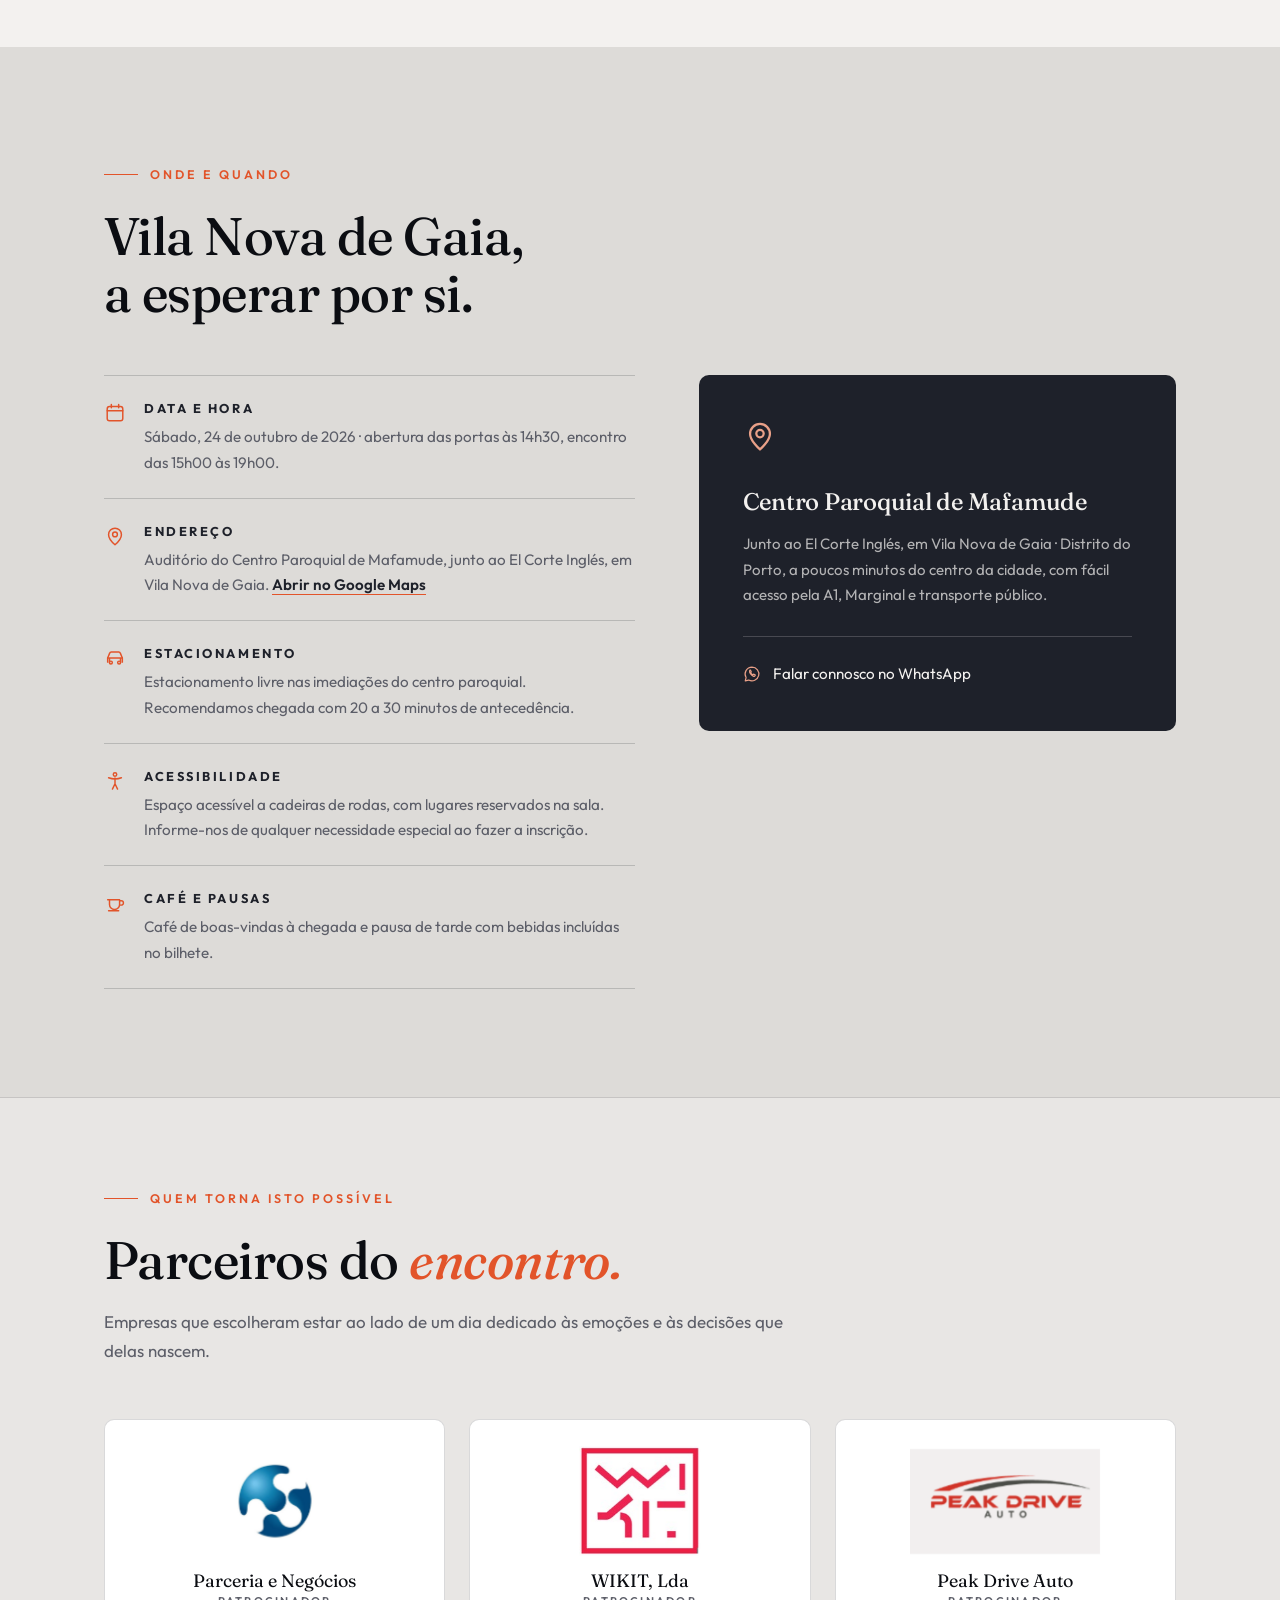
==== commit 4b690b3b: "Tipos de letra alojados no proprio site, sem chamadas ao Google Os mesmos ficheiros woff2 que o font" ====
--- a/index.html
+++ b/index.html
@@ -2,14 +2,12 @@
 <html lang="pt">
 <head>
 <meta charset="UTF-8">
-  <meta http-equiv="Content-Security-Policy" content="default-src 'self'; script-src 'self' 'unsafe-inline'; style-src 'self' 'unsafe-inline' https://fonts.googleapis.com; font-src 'self' data: https://fonts.gstatic.com; img-src 'self' data:; connect-src 'none'; object-src 'none'; frame-src 'none'; form-action 'none'; base-uri 'none'; upgrade-insecure-requests">
+  <meta http-equiv="Content-Security-Policy" content="default-src 'self'; script-src 'self' 'unsafe-inline'; style-src 'self' 'unsafe-inline'; font-src 'self'; img-src 'self' data:; connect-src 'none'; object-src 'none'; frame-src 'none'; form-action 'none'; base-uri 'none'; upgrade-insecure-requests">
   <meta name="referrer" content="strict-origin-when-cross-origin">
 <meta name="viewport" content="width=device-width, initial-scale=1.0">
 <title>Alta Performance Emocional · 24 outubro 2026 · Vila Nova de Gaia</title>
 <meta name="description" content="Das emoções às decisões que transformam. Um dia para mulheres que querem passar do que sentem ao que fazem. 24 de outubro de 2026, em Mafamude, junto ao El Corte Inglés, Vila Nova de Gaia.">
-<link rel="preconnect" href="https://fonts.googleapis.com">
-<link rel="preconnect" href="https://fonts.gstatic.com" crossorigin>
-<link href="https://fonts.googleapis.com/css2?family=Fraunces:ital,opsz,wght@0,9..144,300..700;1,9..144,300..700&family=Outfit:wght@300;400;500;600;700&display=swap" rel="stylesheet">
+<link rel="stylesheet" href="assets/fonts.css">
 <style>
 /* ============================================================
    ALTA PERFORMANCE EMOCIONAL · identidade
@@ -829,7 +827,7 @@
       <li><a href="#local">Local</a></li>
     </ul>
     <div class="nav-cta">
-      <a class="btn btn-tinta btn-mini" href="https://buy.stripe.com/bJe00jfocaDr7hV3te7EQ01" target="_blank" rel="noopener">Garanta a sua participação</a>
+      <a class="btn btn-tinta btn-mini" href="#bilhetes">Garanta a sua participação</a>
       <button class="hamburger" id="hamburger" aria-label="Abrir menu"><span></span><span></span><span></span></button>
     </div>
   </div>
@@ -843,7 +841,7 @@
   <a href="#bilhetes">Bilhetes</a>
   <a href="#local">Local</a>
   <a href="#parceiros">Parceiros</a>
-  <a class="btn btn-solido" href="https://buy.stripe.com/bJe00jfocaDr7hV3te7EQ01" target="_blank" rel="noopener">Garanta a sua participação <svg class="icone"><use href="#i-seta"/></svg></a>
+  <a class="btn btn-solido" href="#bilhetes">Garanta a sua participação <svg class="icone"><use href="#i-seta"/></svg></a>
 </div>
 
 <!-- ==================== HERO ==================== -->
@@ -874,7 +872,7 @@
       <div><svg class="icone"><use href="#i-pin"/></svg> Auditório do Centro Paroquial de Mafamude, junto ao El Corte Inglés · Vila Nova de Gaia</div>
     </div>
     <div class="hero-acoes">
-      <a class="btn btn-solido" href="https://buy.stripe.com/bJe00jfocaDr7hV3te7EQ01" target="_blank" rel="noopener">Garanta a sua participação <svg class="icone"><use href="#i-seta"/></svg></a>
+      <a class="btn btn-solido" href="#bilhetes">Garanta a sua participação <svg class="icone"><use href="#i-seta"/></svg></a>
       <a class="btn btn-linha" href="#palestrantes">Conhecer os palestrantes <svg class="icone"><use href="#i-seta-baixo"/></svg></a>
     </div>
   </div>
@@ -1459,7 +1457,7 @@
   <div class="container">
     <div class="rodape-topo">
       <p class="rodape-frase">A emoção informa. A consciência escolhe. A ação transforma.</p>
-      <a class="btn btn-solido" href="https://buy.stripe.com/bJe00jfocaDr7hV3te7EQ01" target="_blank" rel="noopener">Garanta a sua participação <svg class="icone"><use href="#i-seta"/></svg></a>
+      <a class="btn btn-solido" href="#bilhetes">Garanta a sua participação <svg class="icone"><use href="#i-seta"/></svg></a>
     </div>
     <div class="rodape-cols">
       <div>
--- a/assets/fonts.css
+++ b/assets/fonts.css
@@ -0,0 +1,117 @@
+/* Tipos de letra alojados no proprio site.
+   Antes vinham do fonts.googleapis.com, o que entregava o IP de cada
+   visitante ao Google. Sao os mesmos ficheiros woff2 que o Google
+   servia, so que a partir daqui. Subsets latin e latin-ext.
+   Como atualizar: ver assets/fonts/ORIGEM.txt */
+@font-face {
+  font-family: 'Fraunces';
+  font-style: italic;
+  font-weight: 300 700;
+  font-display: swap;
+  src: url(fonts/fraunces-italic-300_700-latin-ext.woff2) format('woff2');
+  unicode-range: U+0100-02BA, U+02BD-02C5, U+02C7-02CC, U+02CE-02D7, U+02DD-02FF, U+0304, U+0308, U+0329, U+1D00-1DBF, U+1E00-1E9F, U+1EF2-1EFF, U+2020, U+20A0-20AB, U+20AD-20C4, U+2113, U+2C60-2C7F, U+A720-A7FF;
+}
+@font-face {
+  font-family: 'Fraunces';
+  font-style: italic;
+  font-weight: 300 700;
+  font-display: swap;
+  src: url(fonts/fraunces-italic-300_700-latin.woff2) format('woff2');
+  unicode-range: U+0000-00FF, U+0131, U+0152-0153, U+02BB-02BC, U+02C6, U+02DA, U+02DC, U+0304, U+0308, U+0329, U+2000-206F, U+20AC, U+2122, U+2191, U+2193, U+2212, U+2215, U+FEFF, U+FFFD;
+}
+@font-face {
+  font-family: 'Fraunces';
+  font-style: normal;
+  font-weight: 300 700;
+  font-display: swap;
+  src: url(fonts/fraunces-normal-300_700-latin-ext.woff2) format('woff2');
+  unicode-range: U+0100-02BA, U+02BD-02C5, U+02C7-02CC, U+02CE-02D7, U+02DD-02FF, U+0304, U+0308, U+0329, U+1D00-1DBF, U+1E00-1E9F, U+1EF2-1EFF, U+2020, U+20A0-20AB, U+20AD-20C4, U+2113, U+2C60-2C7F, U+A720-A7FF;
+}
+@font-face {
+  font-family: 'Fraunces';
+  font-style: normal;
+  font-weight: 300 700;
+  font-display: swap;
+  src: url(fonts/fraunces-normal-300_700-latin.woff2) format('woff2');
+  unicode-range: U+0000-00FF, U+0131, U+0152-0153, U+02BB-02BC, U+02C6, U+02DA, U+02DC, U+0304, U+0308, U+0329, U+2000-206F, U+20AC, U+2122, U+2191, U+2193, U+2212, U+2215, U+FEFF, U+FFFD;
+}
+@font-face {
+  font-family: 'Outfit';
+  font-style: normal;
+  font-weight: 300;
+  font-display: swap;
+  src: url(fonts/outfit-normal-300_700-latin-ext.woff2) format('woff2');
+  unicode-range: U+0100-02BA, U+02BD-02C5, U+02C7-02CC, U+02CE-02D7, U+02DD-02FF, U+0304, U+0308, U+0329, U+1D00-1DBF, U+1E00-1E9F, U+1EF2-1EFF, U+2020, U+20A0-20AB, U+20AD-20C4, U+2113, U+2C60-2C7F, U+A720-A7FF;
+}
+@font-face {
+  font-family: 'Outfit';
+  font-style: normal;
+  font-weight: 300;
+  font-display: swap;
+  src: url(fonts/outfit-normal-300_700-latin.woff2) format('woff2');
+  unicode-range: U+0000-00FF, U+0131, U+0152-0153, U+02BB-02BC, U+02C6, U+02DA, U+02DC, U+0304, U+0308, U+0329, U+2000-206F, U+20AC, U+2122, U+2191, U+2193, U+2212, U+2215, U+FEFF, U+FFFD;
+}
+@font-face {
+  font-family: 'Outfit';
+  font-style: normal;
+  font-weight: 400;
+  font-display: swap;
+  src: url(fonts/outfit-normal-300_700-latin-ext.woff2) format('woff2');
+  unicode-range: U+0100-02BA, U+02BD-02C5, U+02C7-02CC, U+02CE-02D7, U+02DD-02FF, U+0304, U+0308, U+0329, U+1D00-1DBF, U+1E00-1E9F, U+1EF2-1EFF, U+2020, U+20A0-20AB, U+20AD-20C4, U+2113, U+2C60-2C7F, U+A720-A7FF;
+}
+@font-face {
+  font-family: 'Outfit';
+  font-style: normal;
+  font-weight: 400;
+  font-display: swap;
+  src: url(fonts/outfit-normal-300_700-latin.woff2) format('woff2');
+  unicode-range: U+0000-00FF, U+0131, U+0152-0153, U+02BB-02BC, U+02C6, U+02DA, U+02DC, U+0304, U+0308, U+0329, U+2000-206F, U+20AC, U+2122, U+2191, U+2193, U+2212, U+2215, U+FEFF, U+FFFD;
+}
+@font-face {
+  font-family: 'Outfit';
+  font-style: normal;
+  font-weight: 500;
+  font-display: swap;
+  src: url(fonts/outfit-normal-300_700-latin-ext.woff2) format('woff2');
+  unicode-range: U+0100-02BA, U+02BD-02C5, U+02C7-02CC, U+02CE-02D7, U+02DD-02FF, U+0304, U+0308, U+0329, U+1D00-1DBF, U+1E00-1E9F, U+1EF2-1EFF, U+2020, U+20A0-20AB, U+20AD-20C4, U+2113, U+2C60-2C7F, U+A720-A7FF;
+}
+@font-face {
+  font-family: 'Outfit';
+  font-style: normal;
+  font-weight: 500;
+  font-display: swap;
+  src: url(fonts/outfit-normal-300_700-latin.woff2) format('woff2');
+  unicode-range: U+0000-00FF, U+0131, U+0152-0153, U+02BB-02BC, U+02C6, U+02DA, U+02DC, U+0304, U+0308, U+0329, U+2000-206F, U+20AC, U+2122, U+2191, U+2193, U+2212, U+2215, U+FEFF, U+FFFD;
+}
+@font-face {
+  font-family: 'Outfit';
+  font-style: normal;
+  font-weight: 600;
+  font-display: swap;
+  src: url(fonts/outfit-normal-300_700-latin-ext.woff2) format('woff2');
+  unicode-range: U+0100-02BA, U+02BD-02C5, U+02C7-02CC, U+02CE-02D7, U+02DD-02FF, U+0304, U+0308, U+0329, U+1D00-1DBF, U+1E00-1E9F, U+1EF2-1EFF, U+2020, U+20A0-20AB, U+20AD-20C4, U+2113, U+2C60-2C7F, U+A720-A7FF;
+}
+@font-face {
+  font-family: 'Outfit';
+  font-style: normal;
+  font-weight: 600;
+  font-display: swap;
+  src: url(fonts/outfit-normal-300_700-latin.woff2) format('woff2');
+  unicode-range: U+0000-00FF, U+0131, U+0152-0153, U+02BB-02BC, U+02C6, U+02DA, U+02DC, U+0304, U+0308, U+0329, U+2000-206F, U+20AC, U+2122, U+2191, U+2193, U+2212, U+2215, U+FEFF, U+FFFD;
+}
+@font-face {
+  font-family: 'Outfit';
+  font-style: normal;
+  font-weight: 700;
+  font-display: swap;
+  src: url(fonts/outfit-normal-300_700-latin-ext.woff2) format('woff2');
+  unicode-range: U+0100-02BA, U+02BD-02C5, U+02C7-02CC, U+02CE-02D7, U+02DD-02FF, U+0304, U+0308, U+0329, U+1D00-1DBF, U+1E00-1E9F, U+1EF2-1EFF, U+2020, U+20A0-20AB, U+20AD-20C4, U+2113, U+2C60-2C7F, U+A720-A7FF;
+}
+@font-face {
+  font-family: 'Outfit';
+  font-style: normal;
+  font-weight: 700;
+  font-display: swap;
+  src: url(fonts/outfit-normal-300_700-latin.woff2) format('woff2');
+  unicode-range: U+0000-00FF, U+0131, U+0152-0153, U+02BB-02BC, U+02C6, U+02DA, U+02DC, U+0304, U+0308, U+0329, U+2000-206F, U+20AC, U+2122, U+2191, U+2193, U+2212, U+2215, U+FEFF, U+FFFD;
+}
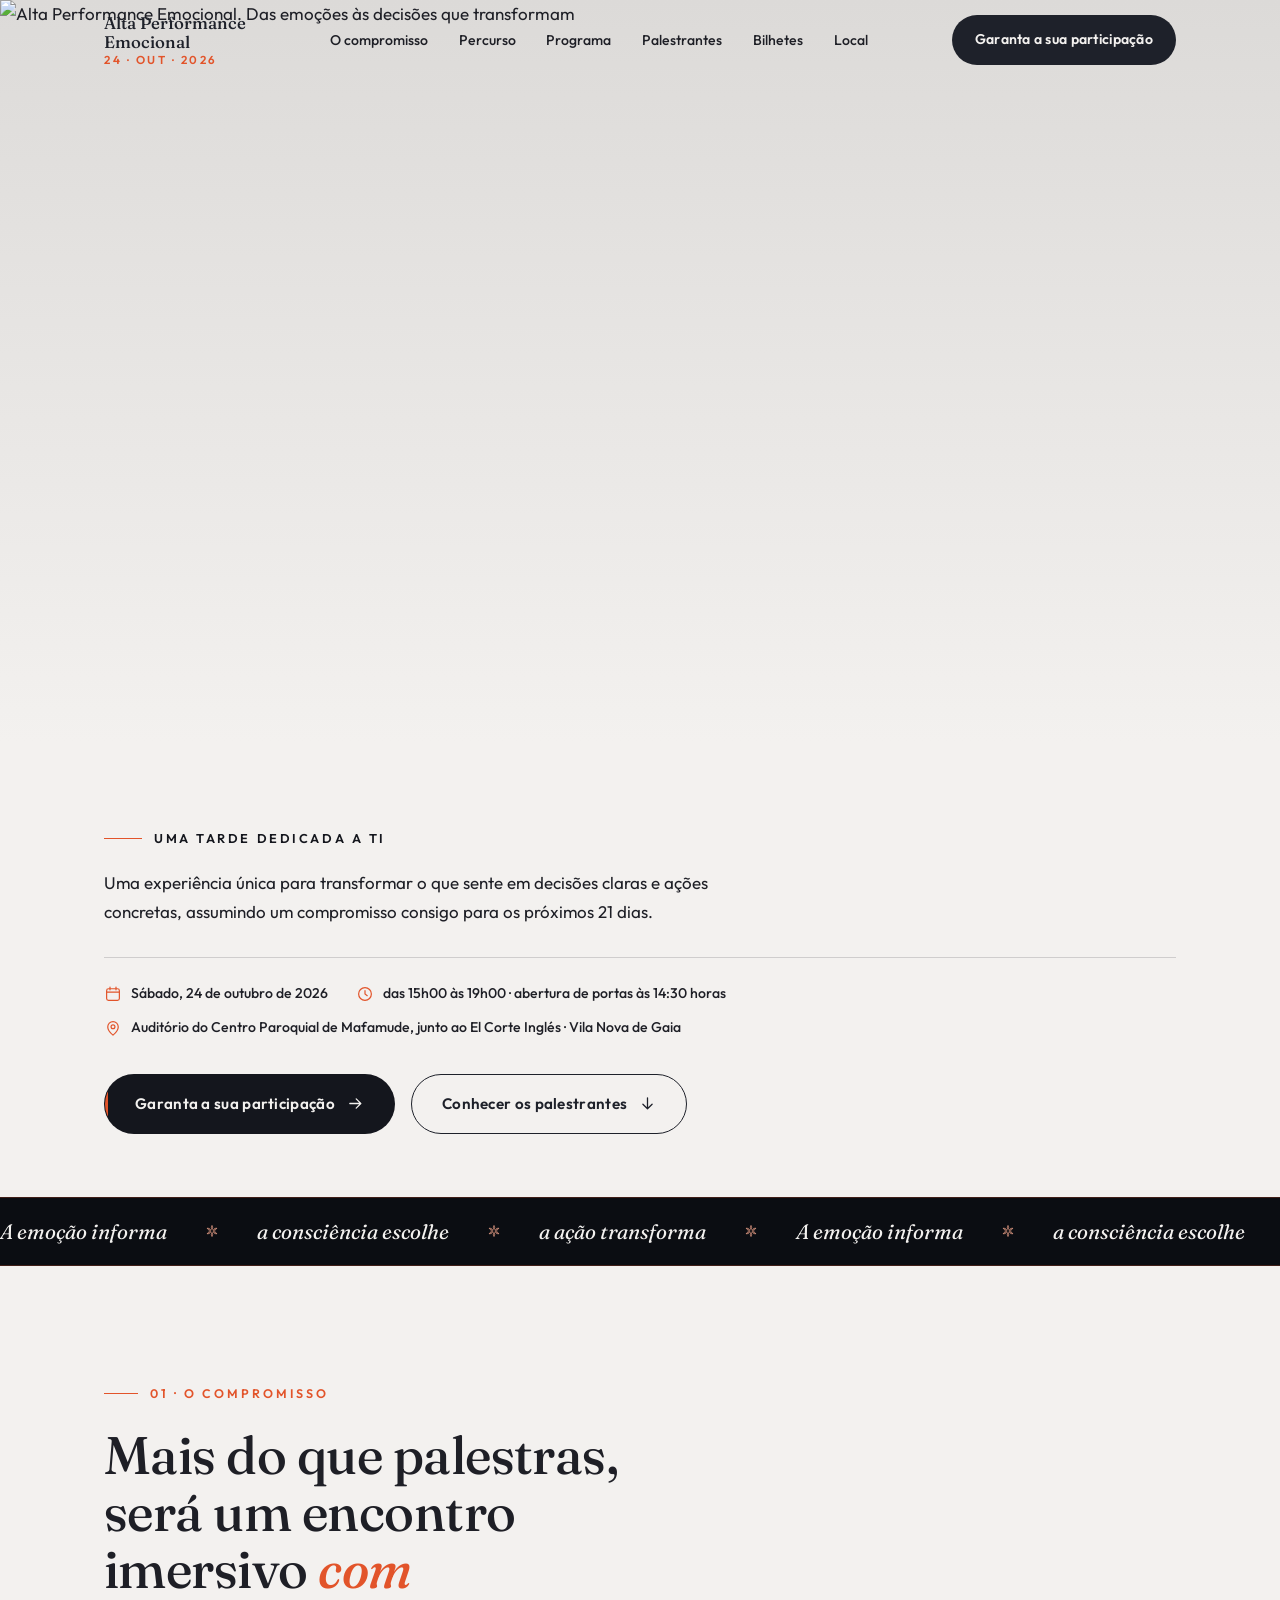
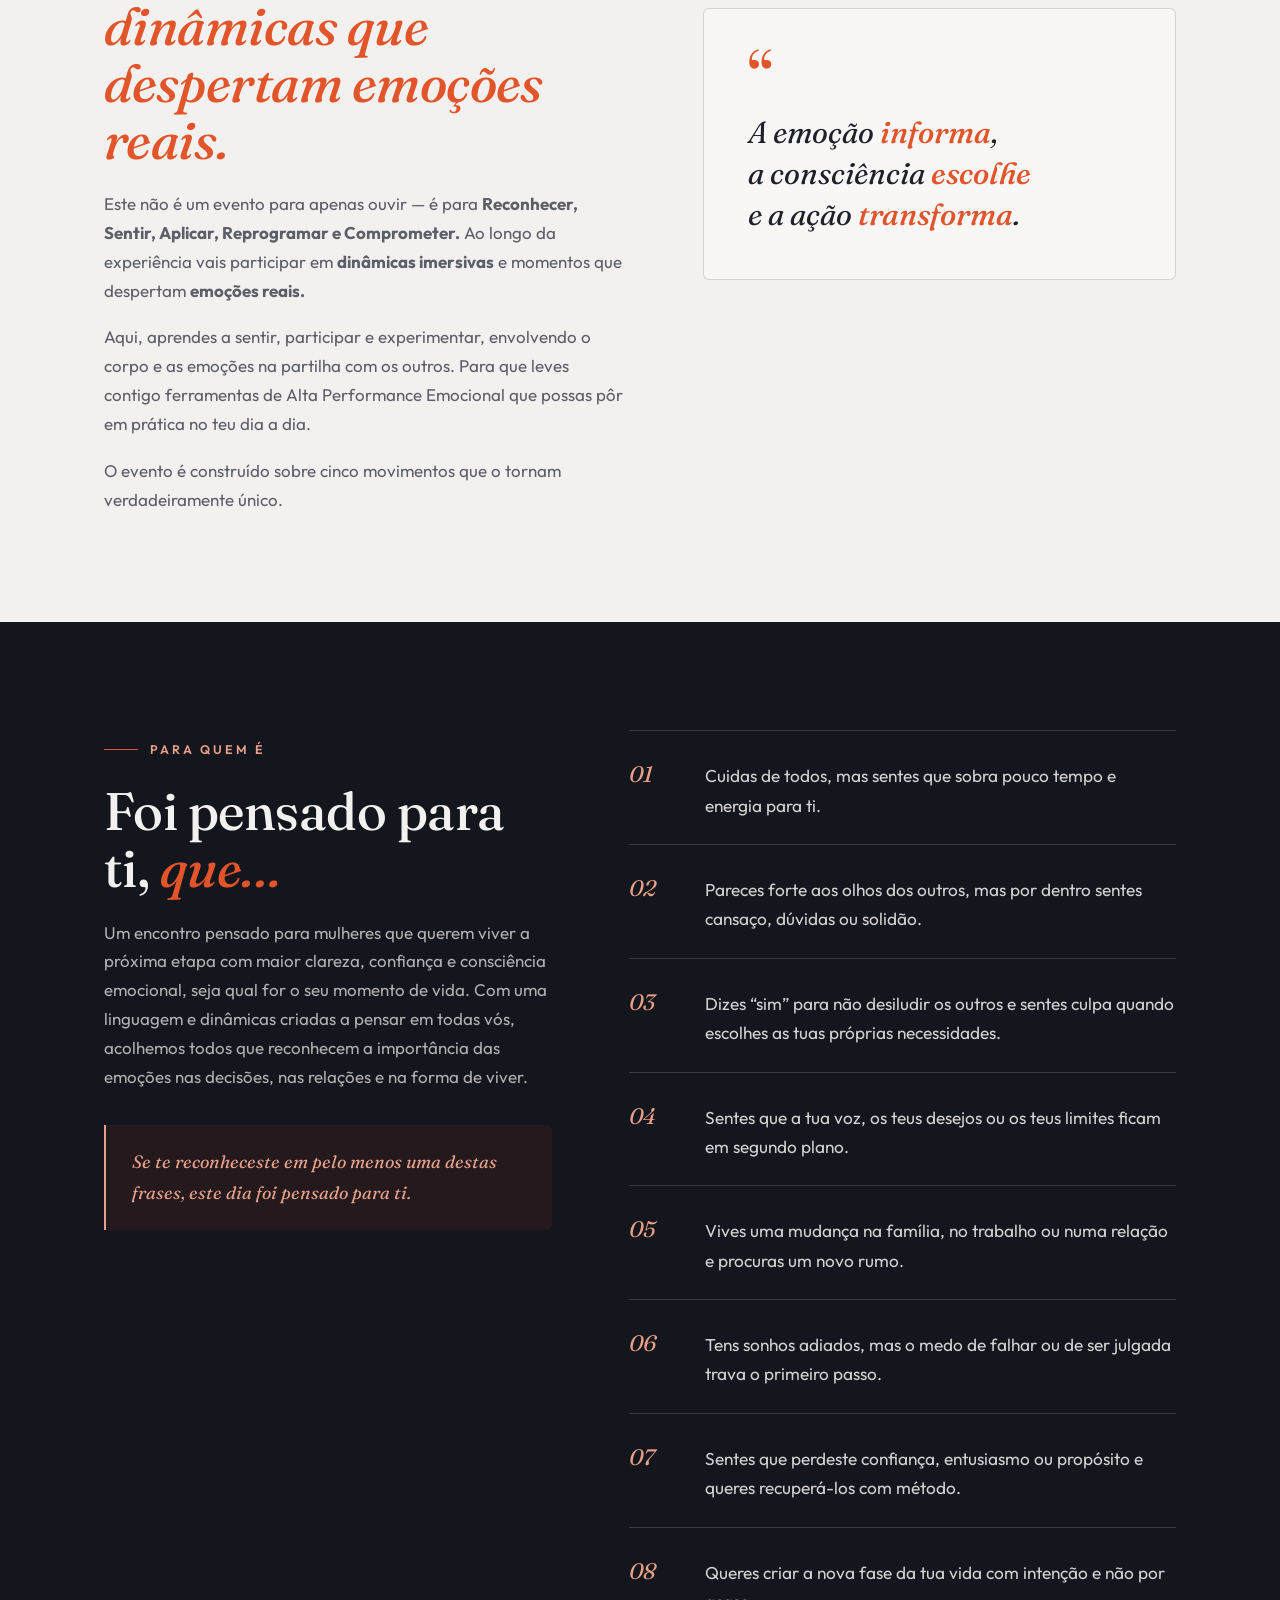
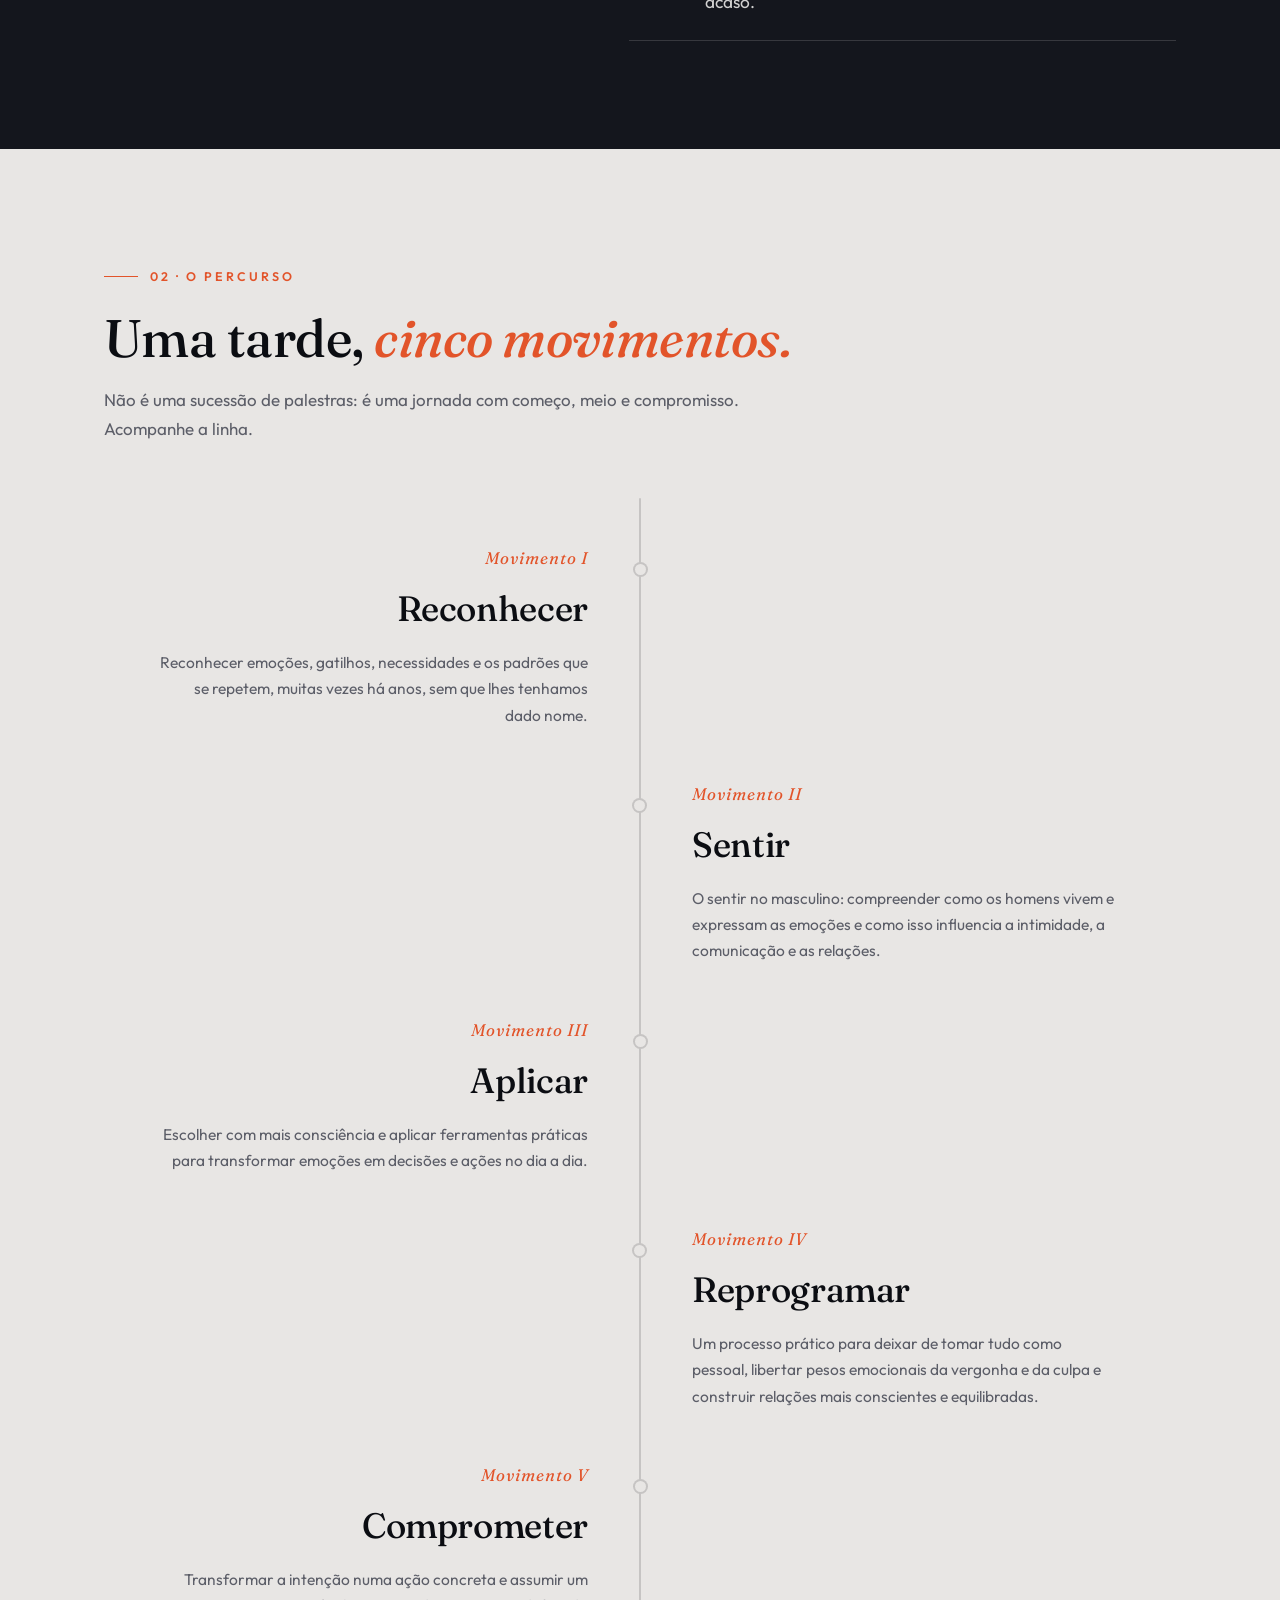
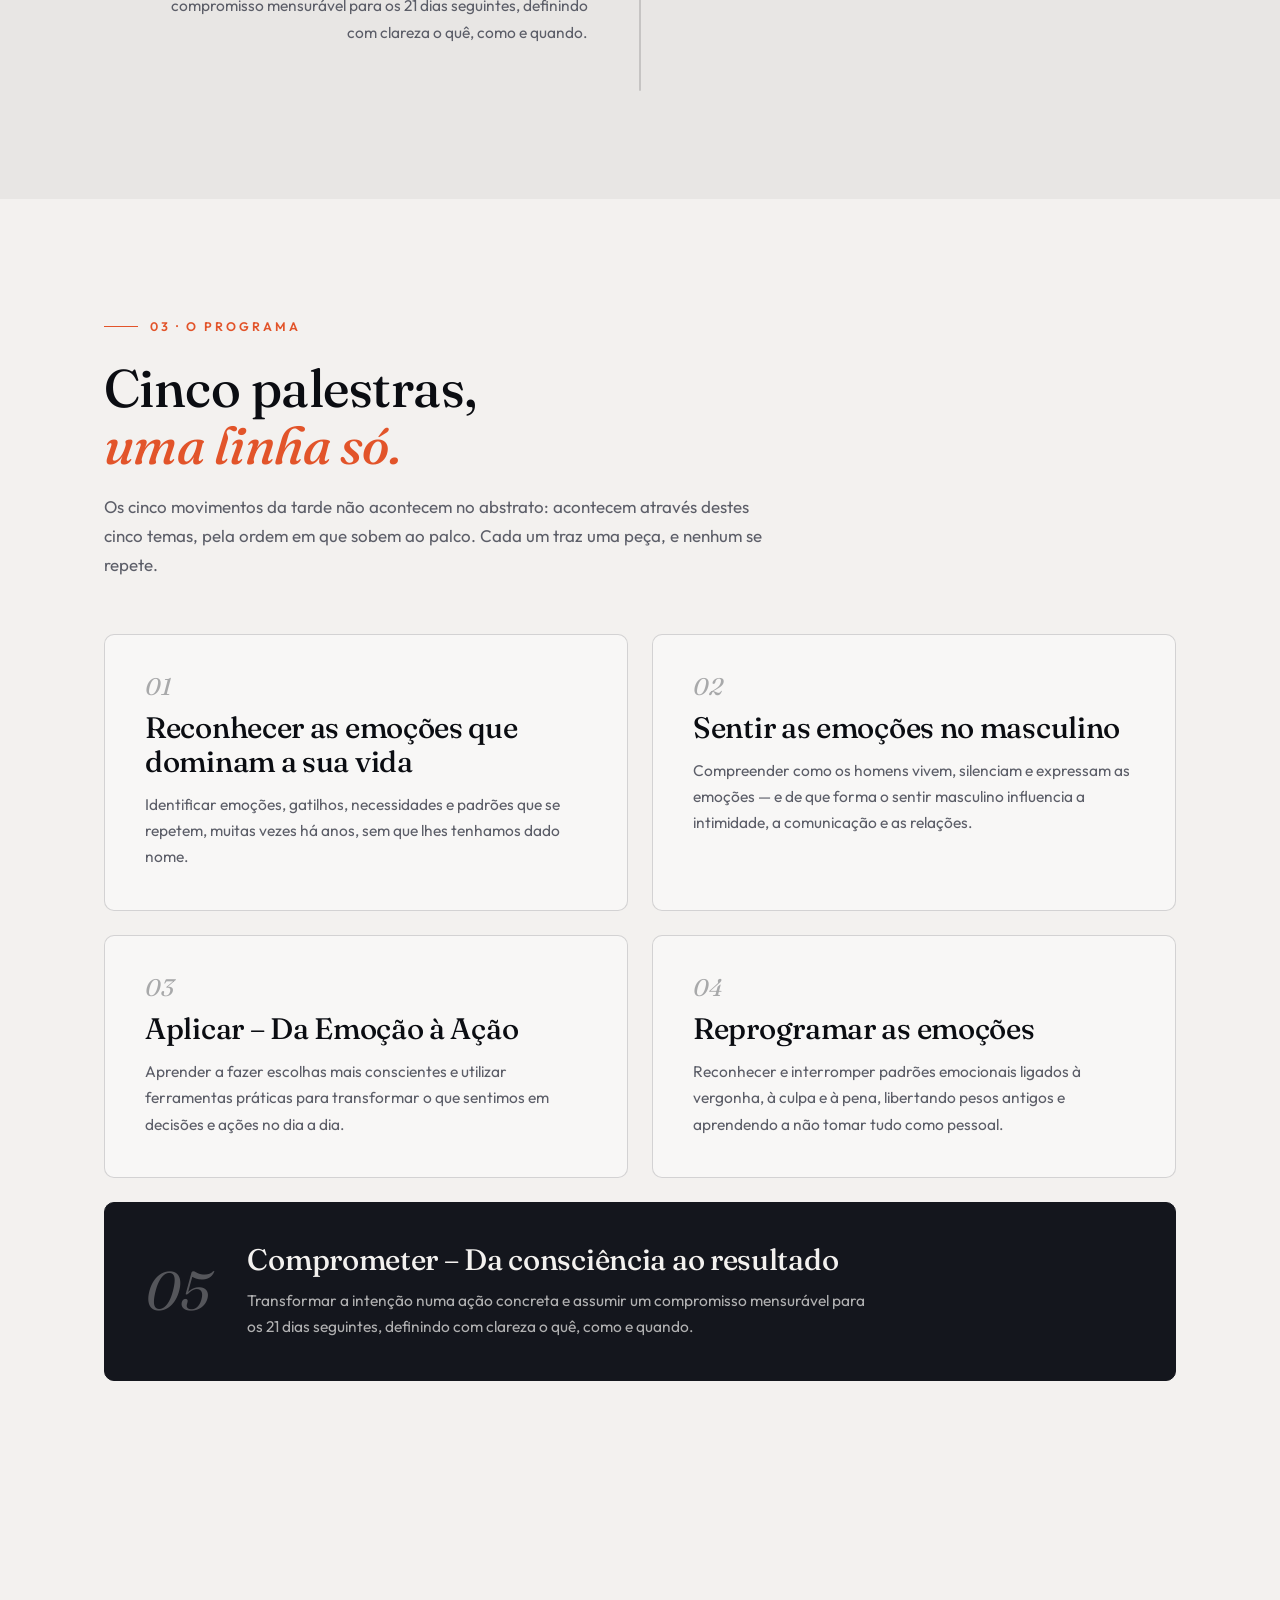
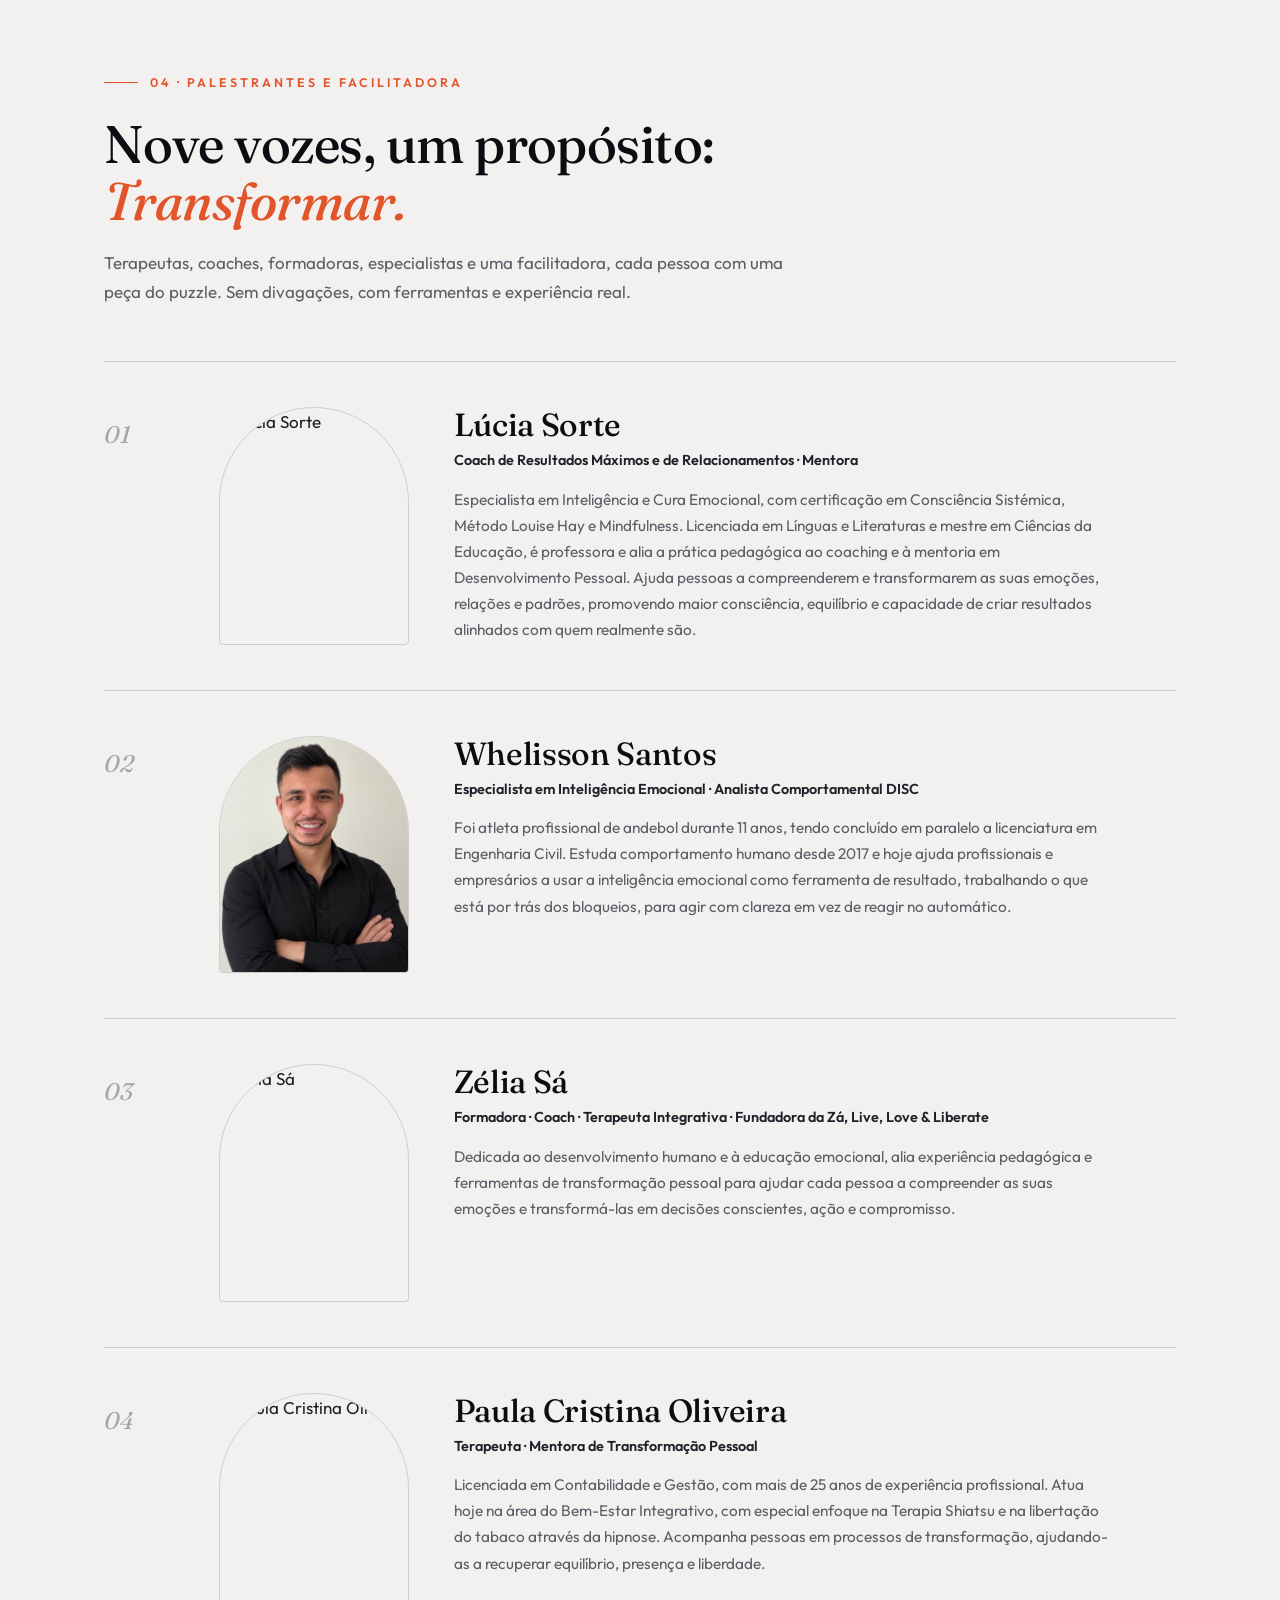
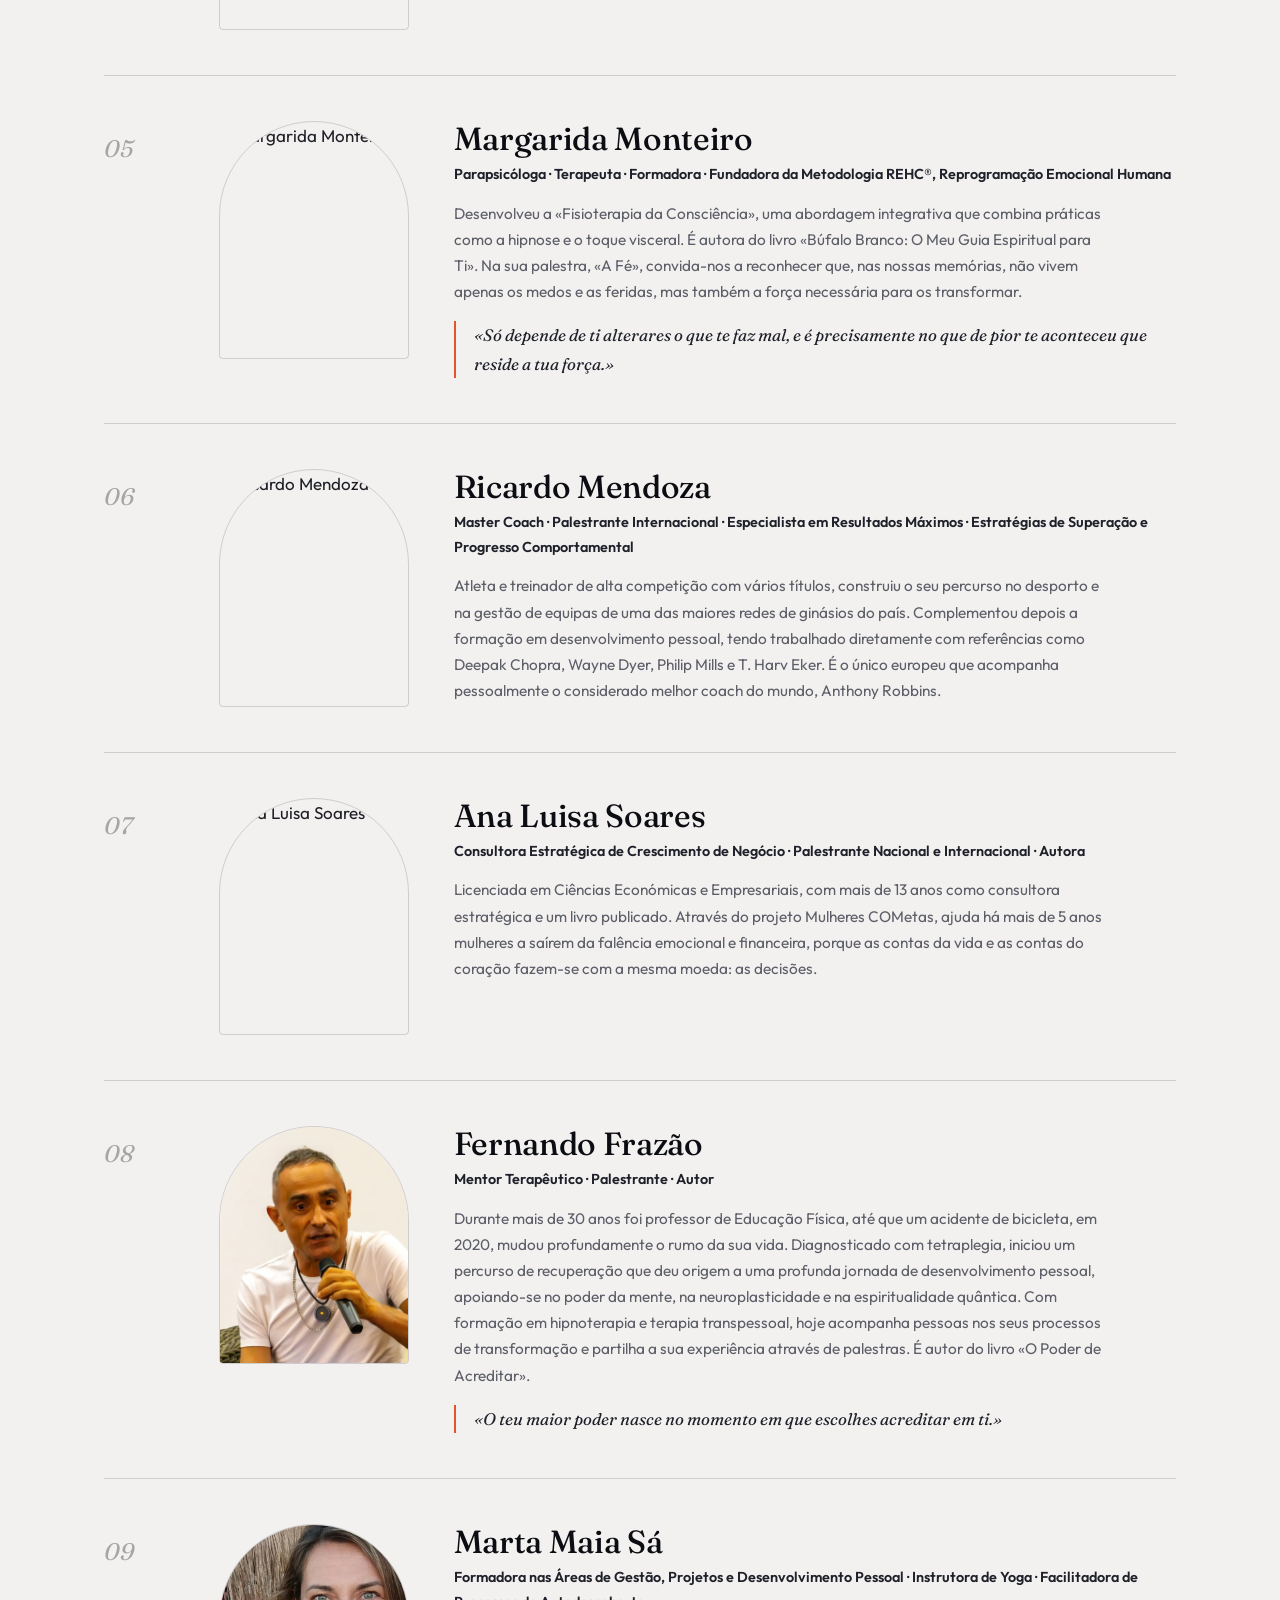
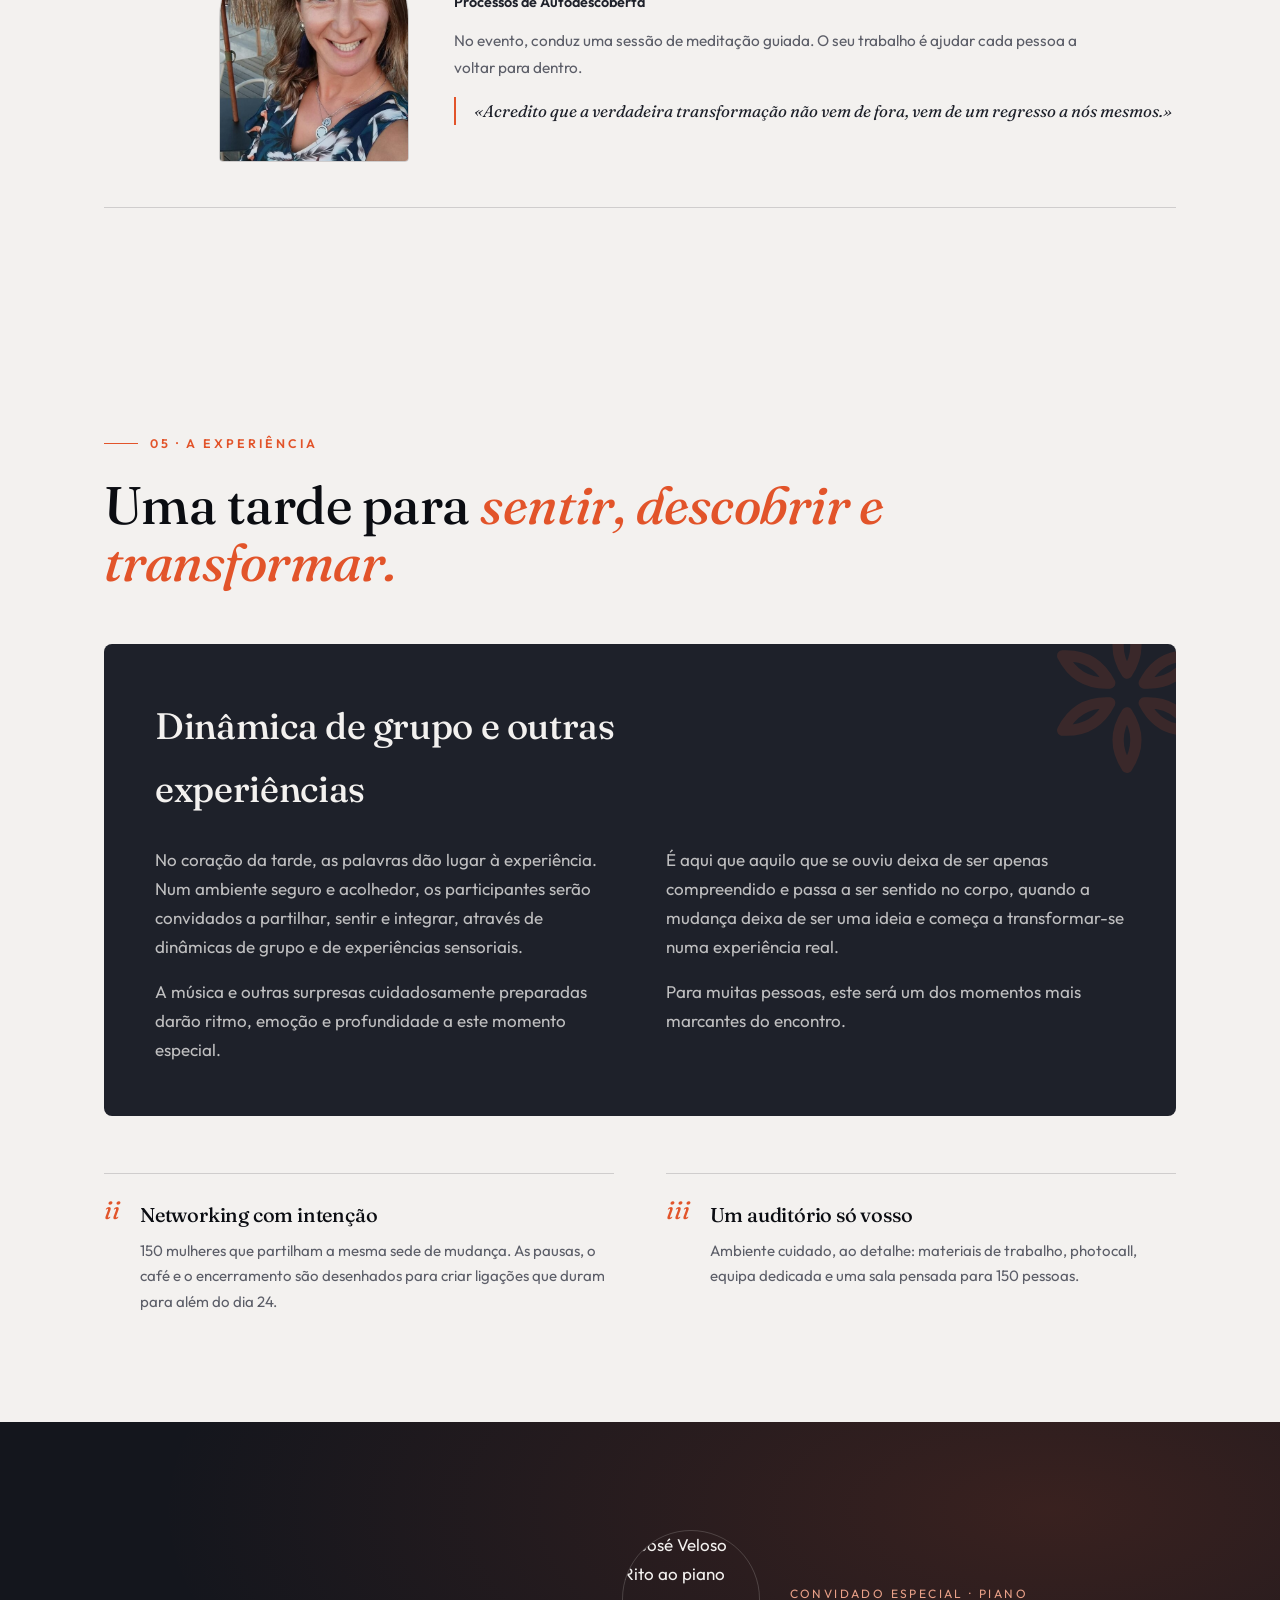
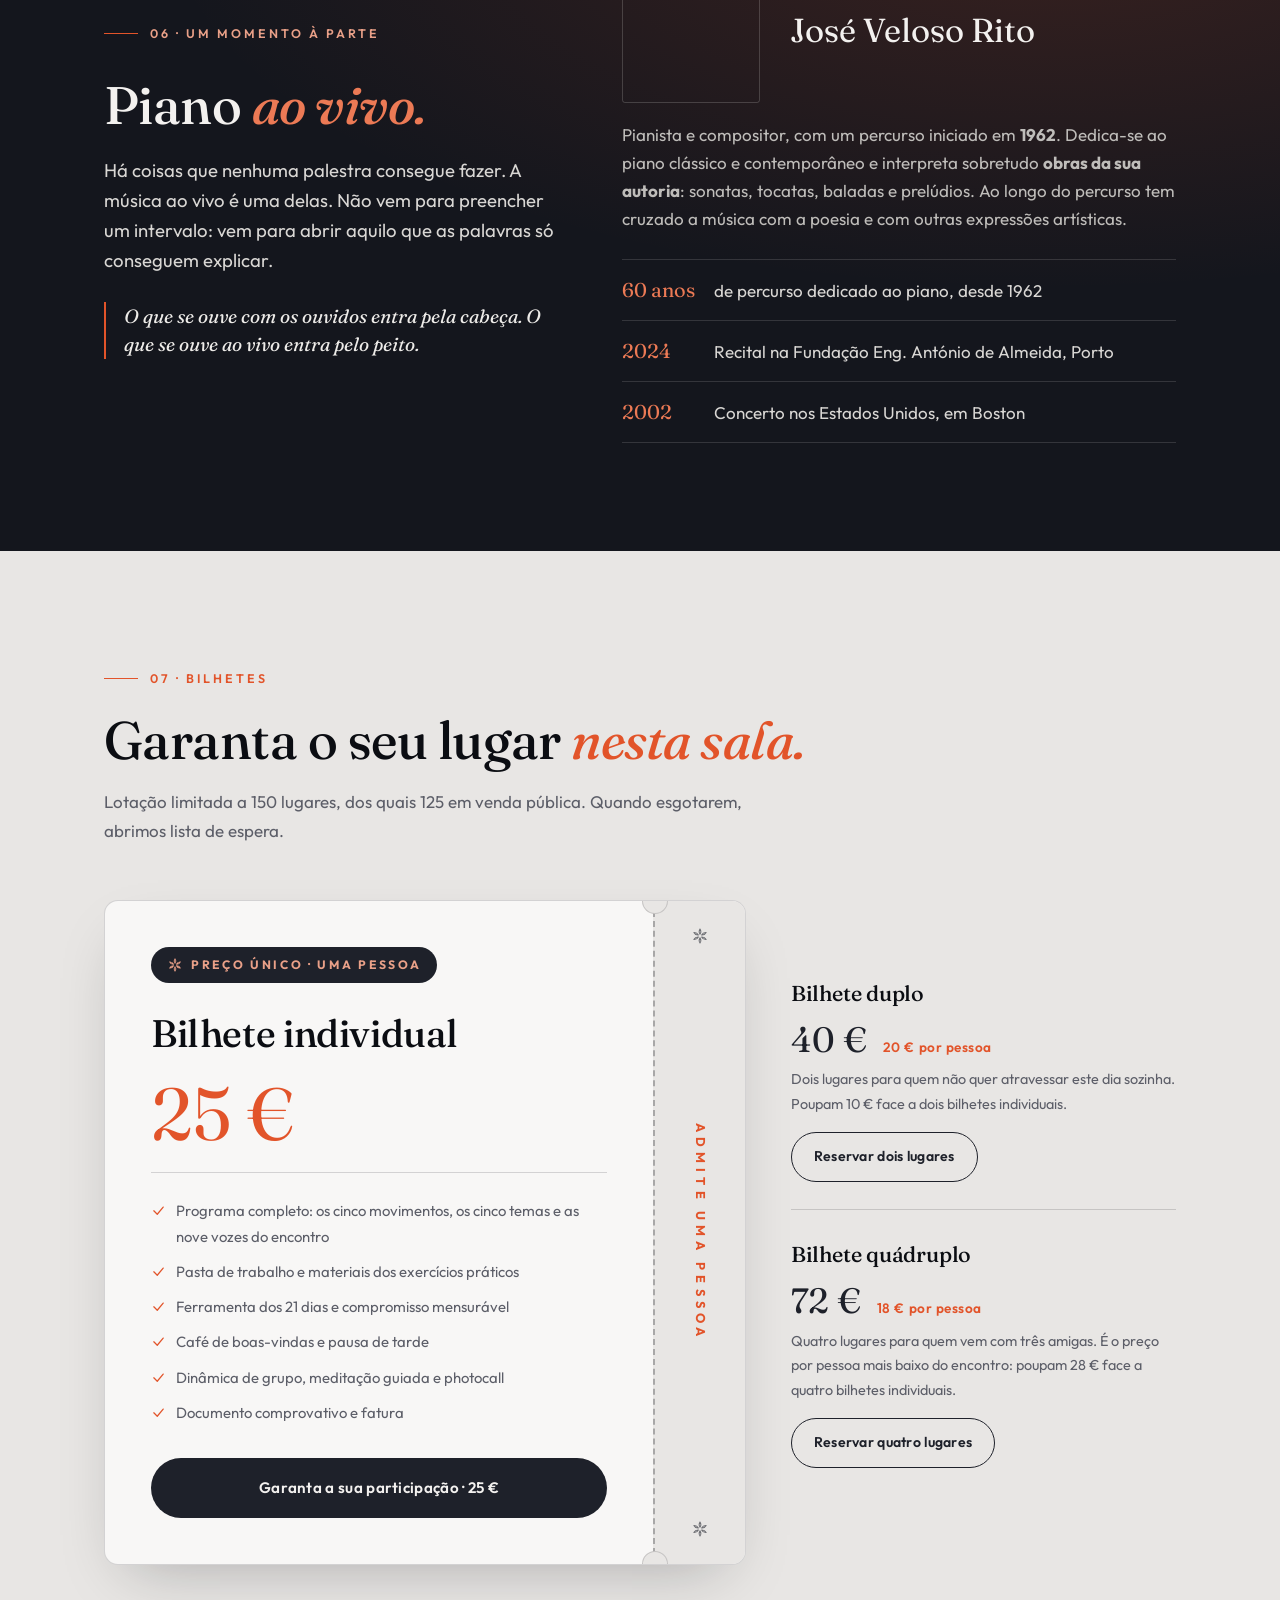
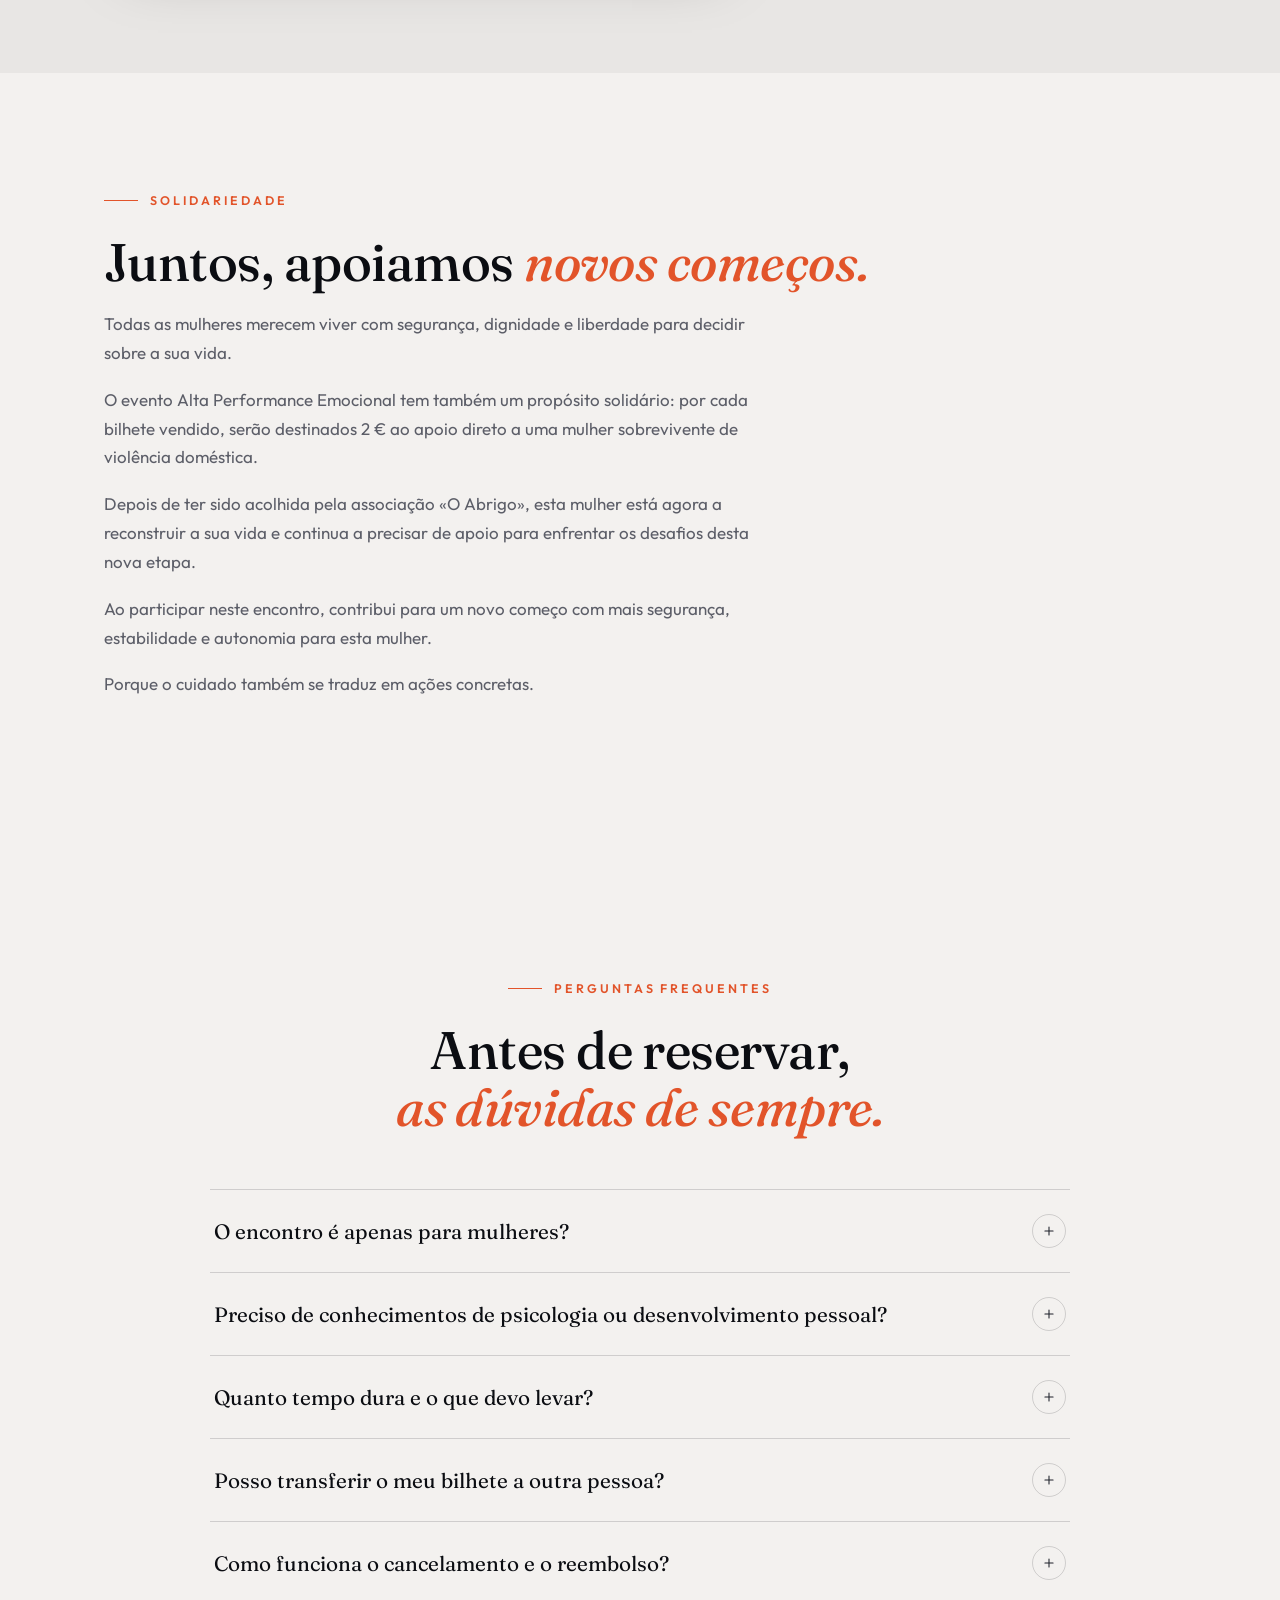
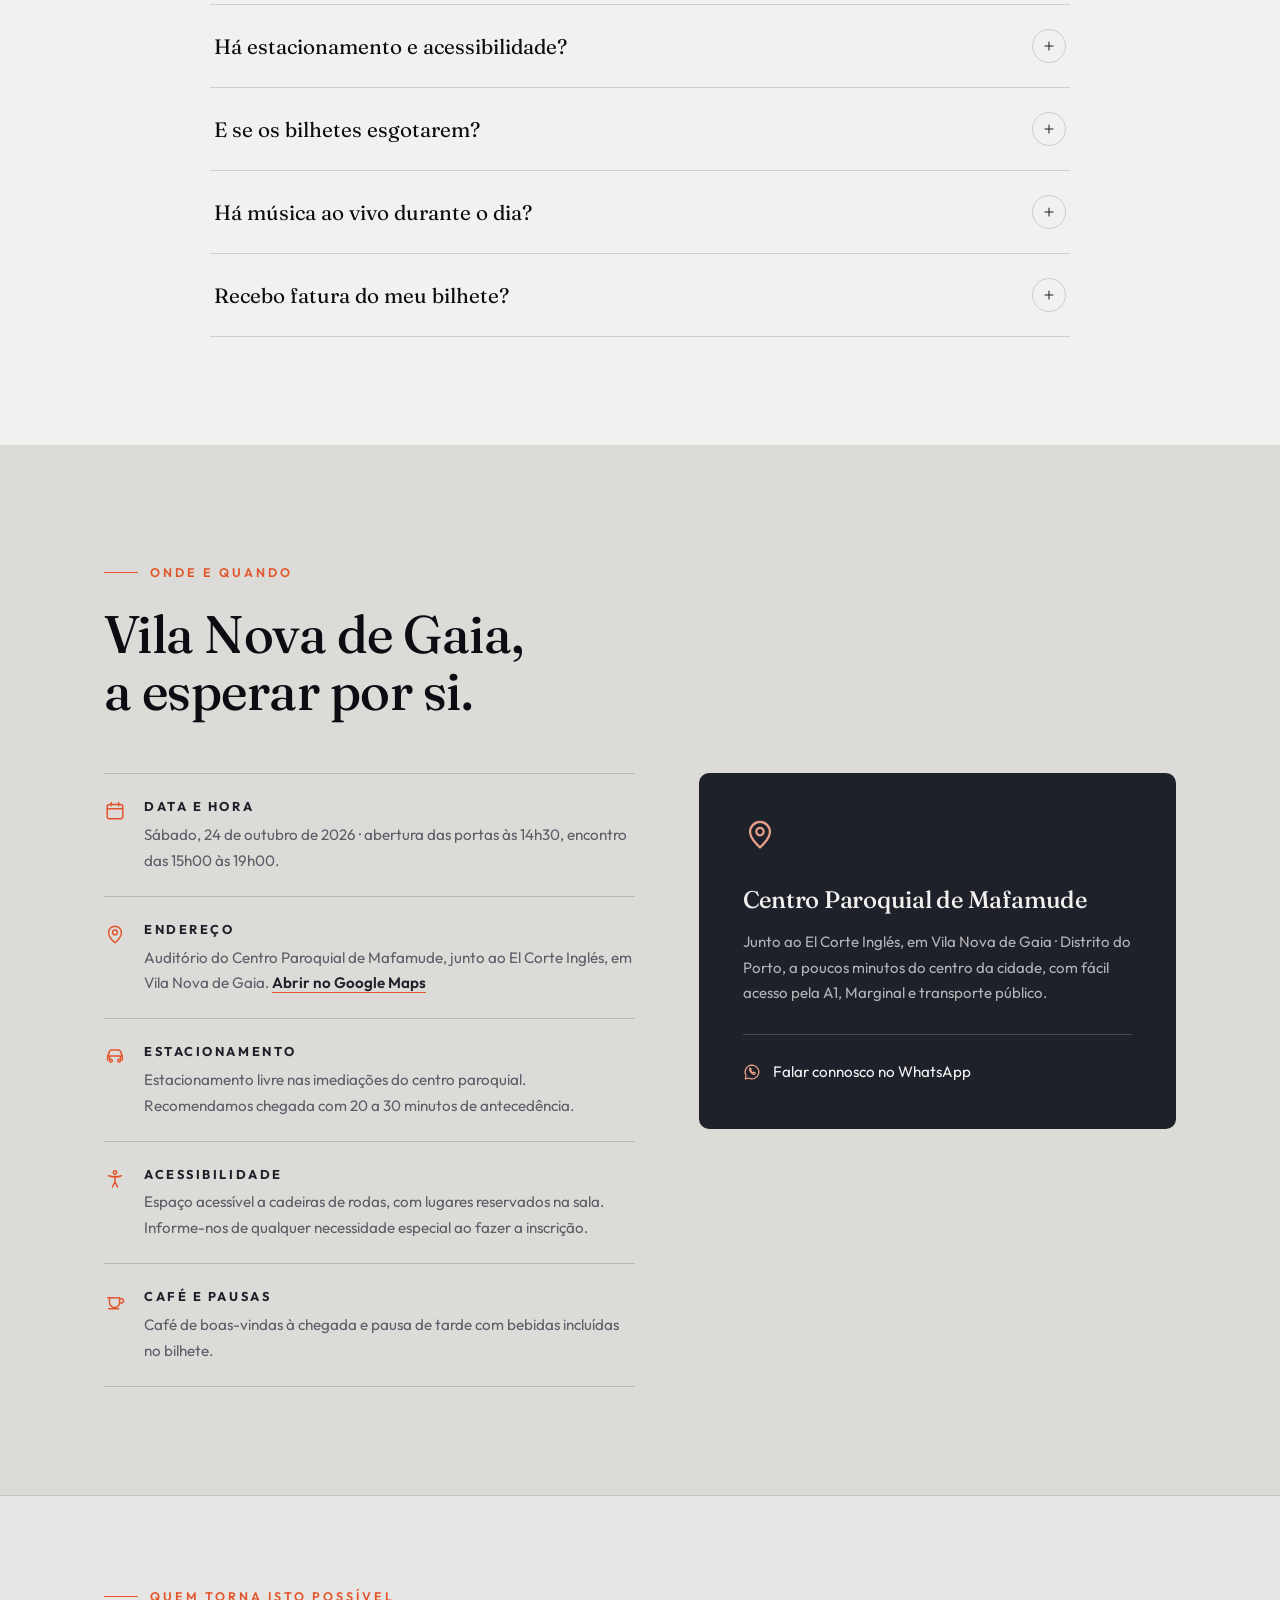
==== commit 1926c64f: "Adiciona Fernando Frazão aos palestrantes (nove vozes) Co-Authored-By: Claude Opus 5.5 <noreply@anth" ====
--- a/index.html
+++ b/index.html
@@ -1053,7 +1053,7 @@
   <div class="container">
     <div class="sec-cab reveal">
       <p class="kicker">04 · Palestrantes e facilitadora</p>
-      <h2>Oito vozes, um propósito: <em class="laranja">Transformar.</em></h2>
+      <h2>Nove vozes, um propósito: <em class="laranja">Transformar.</em></h2>
       <p class="lead" style="margin-top:20px">Terapeutas, coaches, formadoras, especialistas e uma facilitadora, cada pessoa com uma peça do puzzle. Sem divagações, com ferramentas e experiência real.</p>
     </div>
 
@@ -1130,8 +1130,19 @@
         </div>
       </article>
 
+      <article class="palestrante reveal" id="p-fernando">
+        <span class="p-indice">08</span>
+        <div class="p-retrato"><img src="assets/fernando-frazao.jpg" alt="Fernando Frazão" loading="lazy"></div>
+        <div>
+          <h3 class="p-nome">Fernando Frazão</h3>
+          <p class="p-papel">Mentor Terapêutico · Palestrante · Autor</p>
+          <p class="p-bio">Durante mais de 30 anos foi professor de Educação Física, até que um acidente de bicicleta, em 2020, mudou profundamente o rumo da sua vida. Diagnosticado com tetraplegia, iniciou um percurso de recuperação que deu origem a uma profunda jornada de desenvolvimento pessoal, apoiando-se no poder da mente, na neuroplasticidade e na espiritualidade quântica. Com formação em hipnoterapia e terapia transpessoal, hoje acompanha pessoas nos seus processos de transformação e partilha a sua experiência através de palestras. É autor do livro «O Poder de Acreditar».</p>
+          <p class="p-frase">«O teu maior poder nasce no momento em que escolhes acreditar em ti.»</p>
+        </div>
+      </article>
+
       <article class="palestrante reveal" id="p-marta">
-        <span class="p-indice">08</span>
+        <span class="p-indice">09</span>
         <div class="p-retrato"><img src="assets/marta-maia-sa.jpg" alt="Marta Maia Sá" loading="lazy"></div>
         <div>
           <h3 class="p-nome">Marta Maia Sá</h3>
@@ -1237,7 +1248,7 @@
             <span class="valor">25 €</span>
           </div>
           <ul class="ticket-inclui">
-            <li><svg class="icone"><use href="#i-check"/></svg> Programa completo: os cinco movimentos, os cinco temas e as oito vozes do encontro</li>
+            <li><svg class="icone"><use href="#i-check"/></svg> Programa completo: os cinco movimentos, os cinco temas e as nove vozes do encontro</li>
             <li><svg class="icone"><use href="#i-check"/></svg> Pasta de trabalho e materiais dos exercícios práticos</li>
             <li><svg class="icone"><use href="#i-check"/></svg> Ferramenta dos 21 dias e compromisso mensurável</li>
             <li><svg class="icone"><use href="#i-check"/></svg> Café de boas-vindas e pausa de tarde</li>
